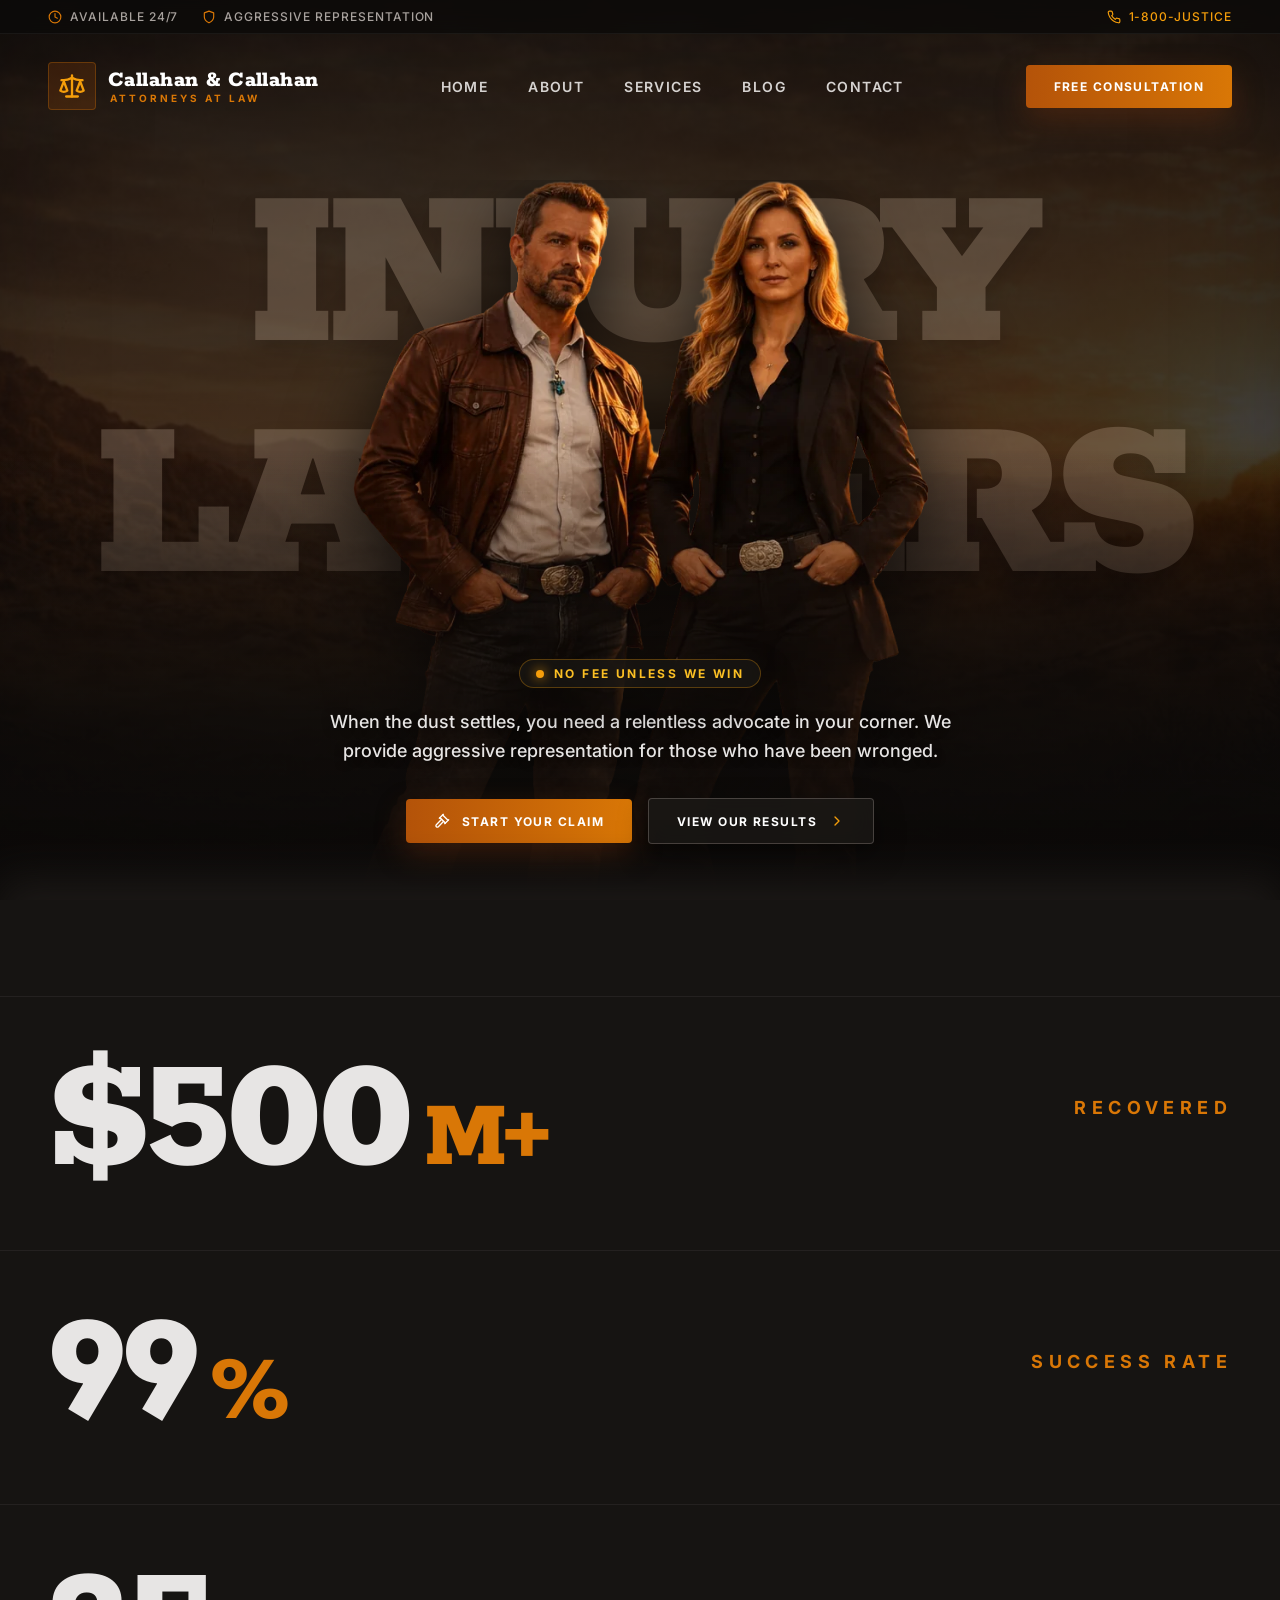
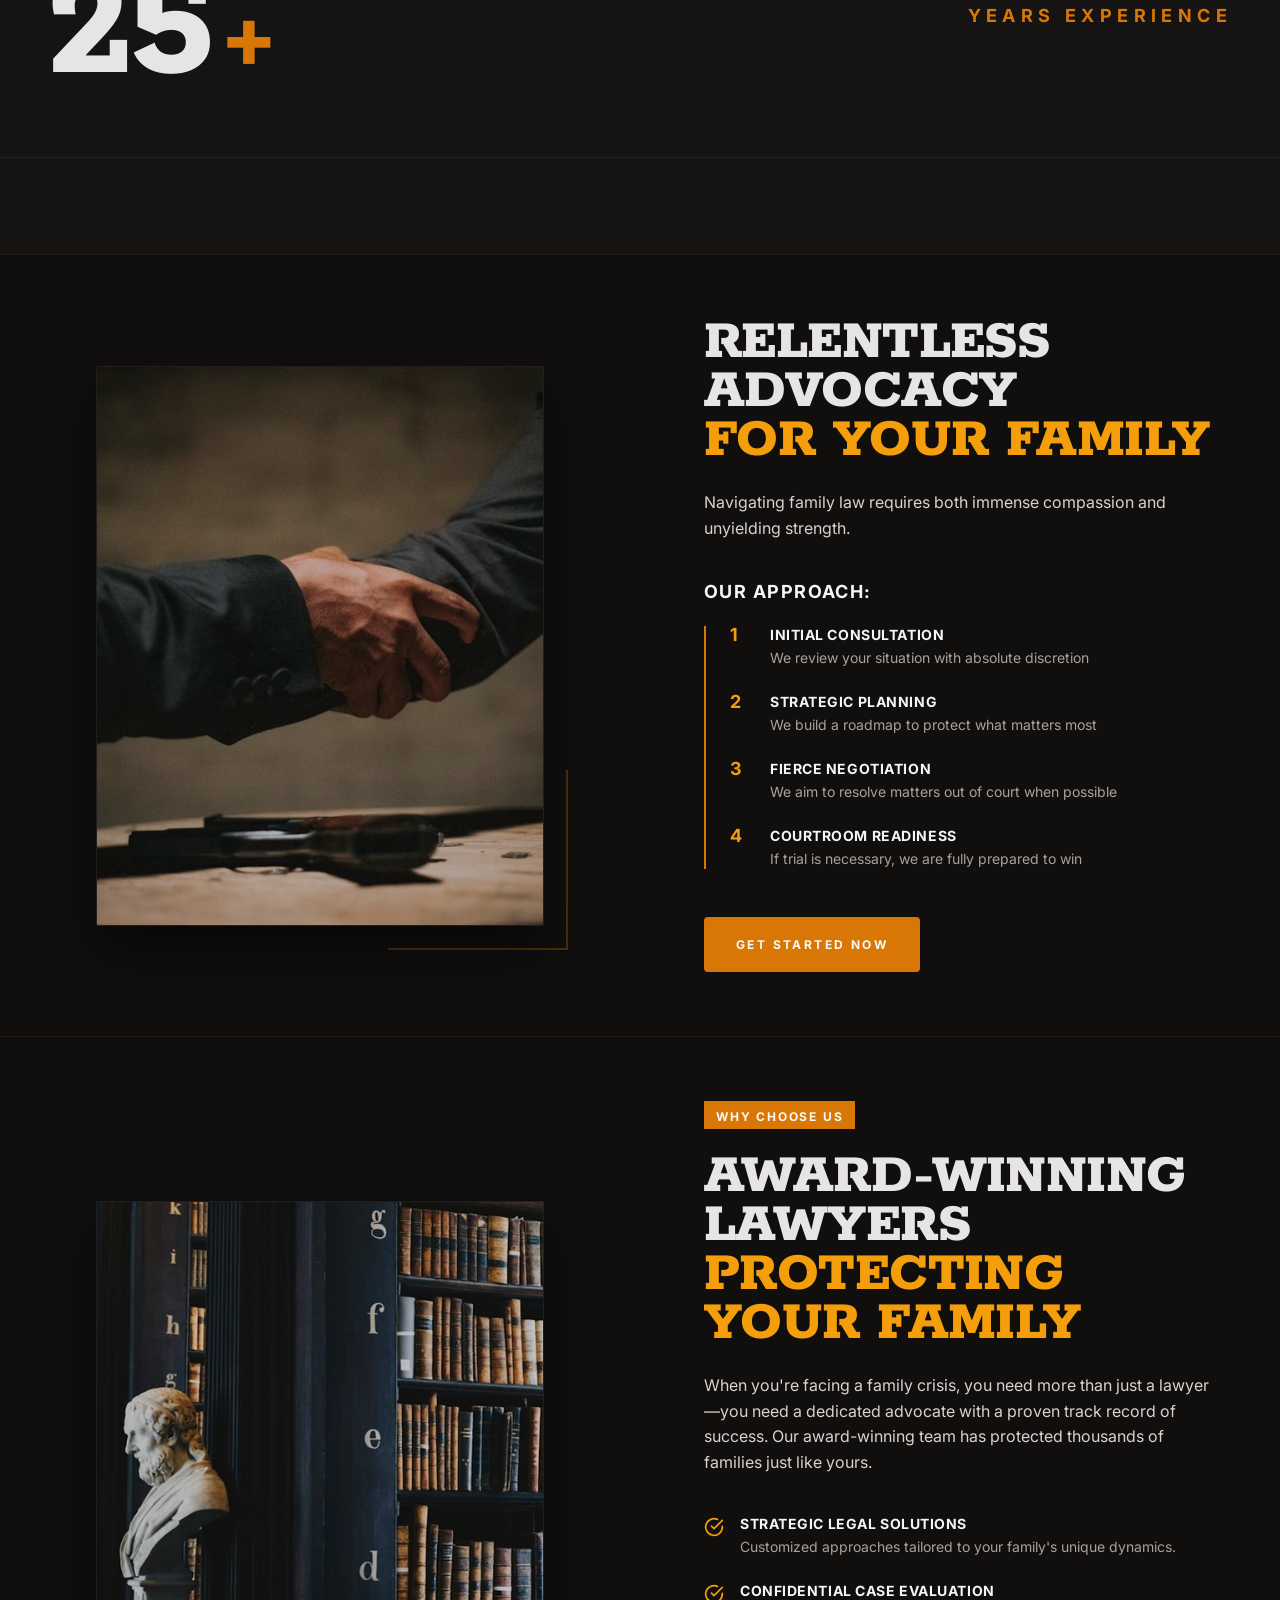
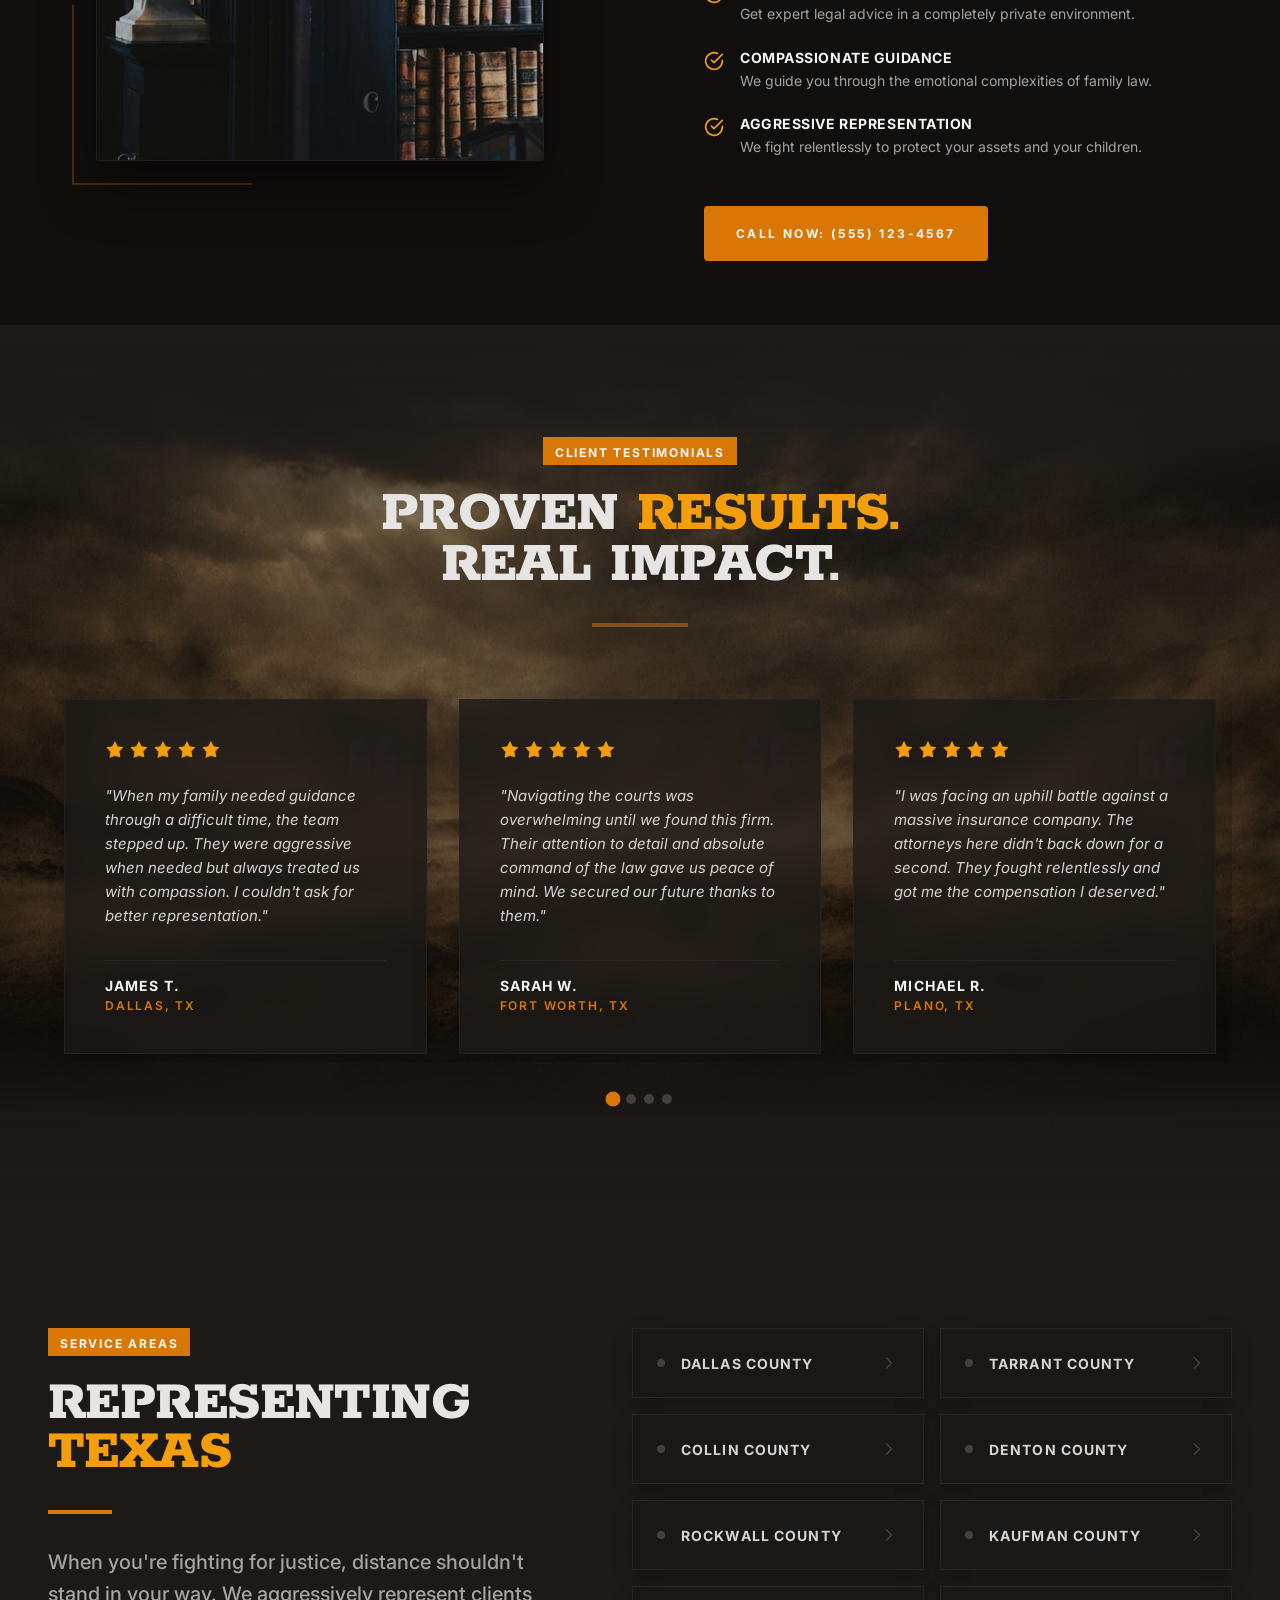
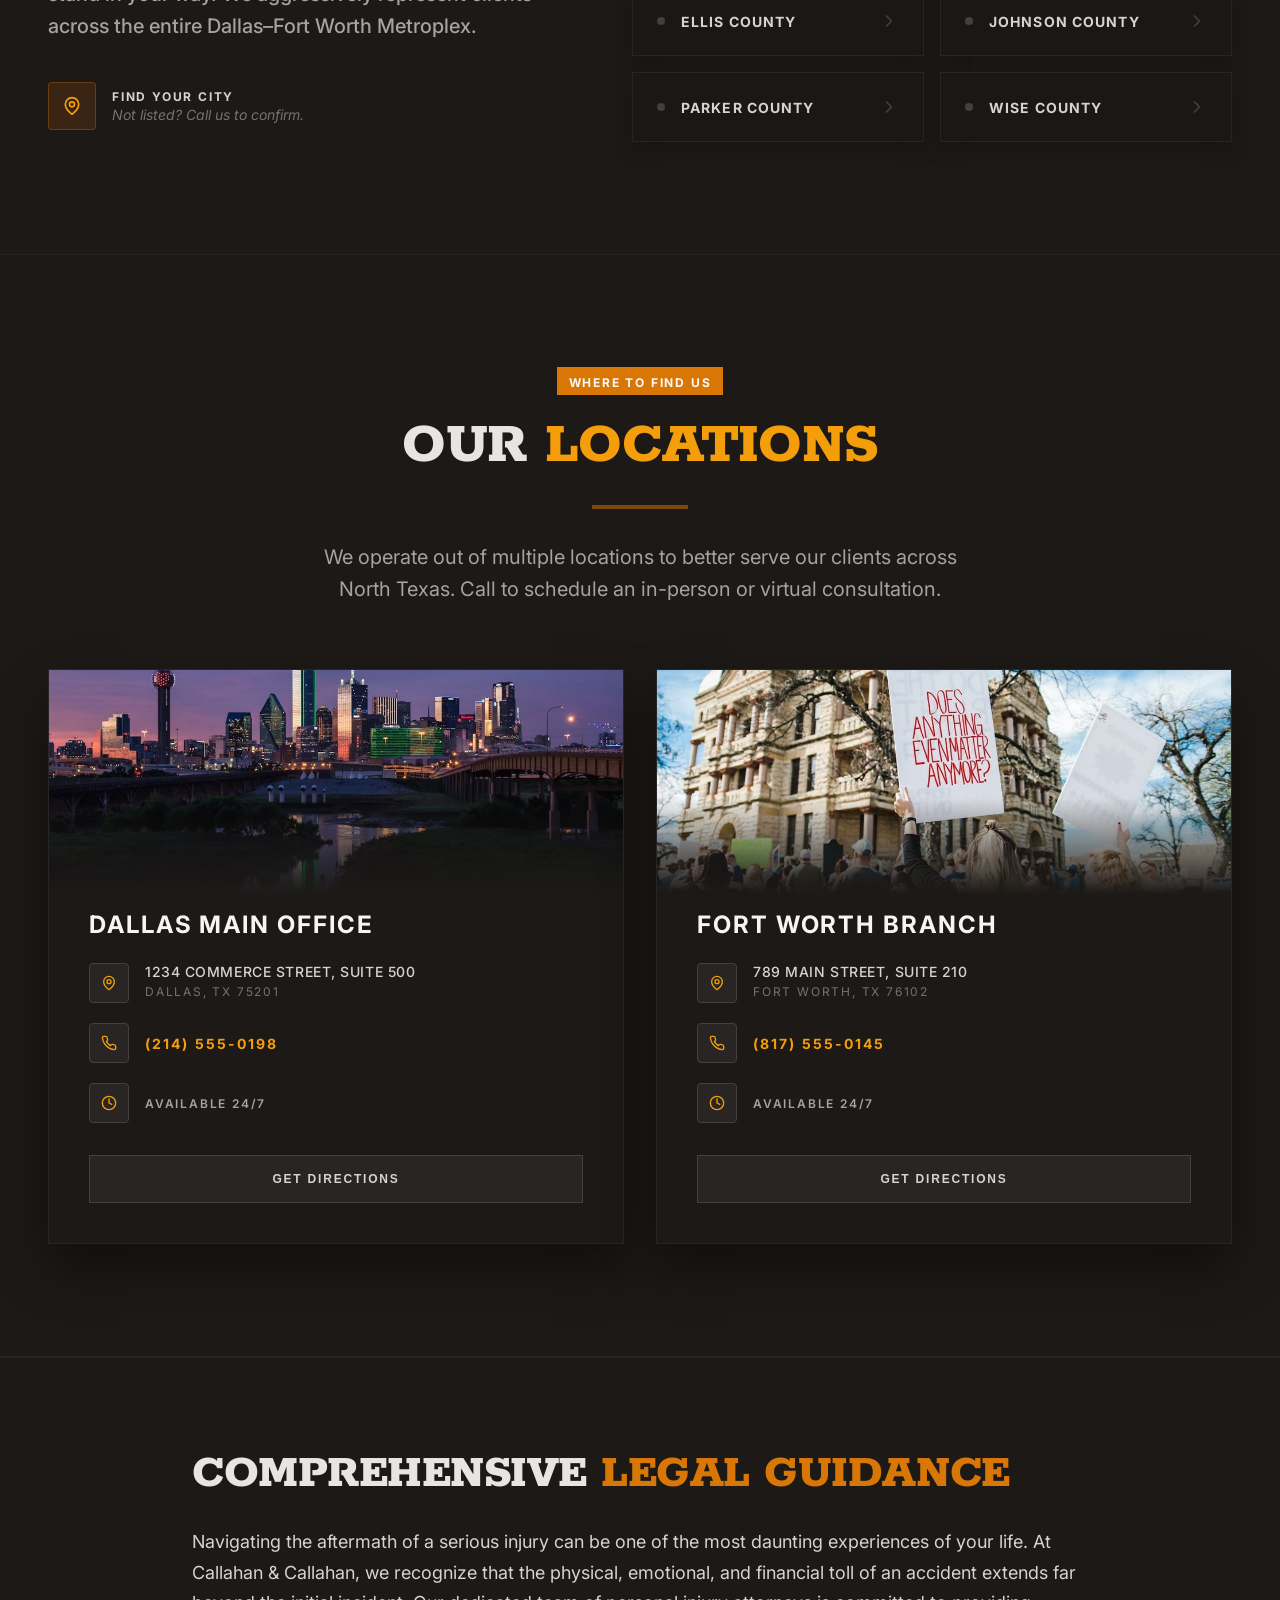
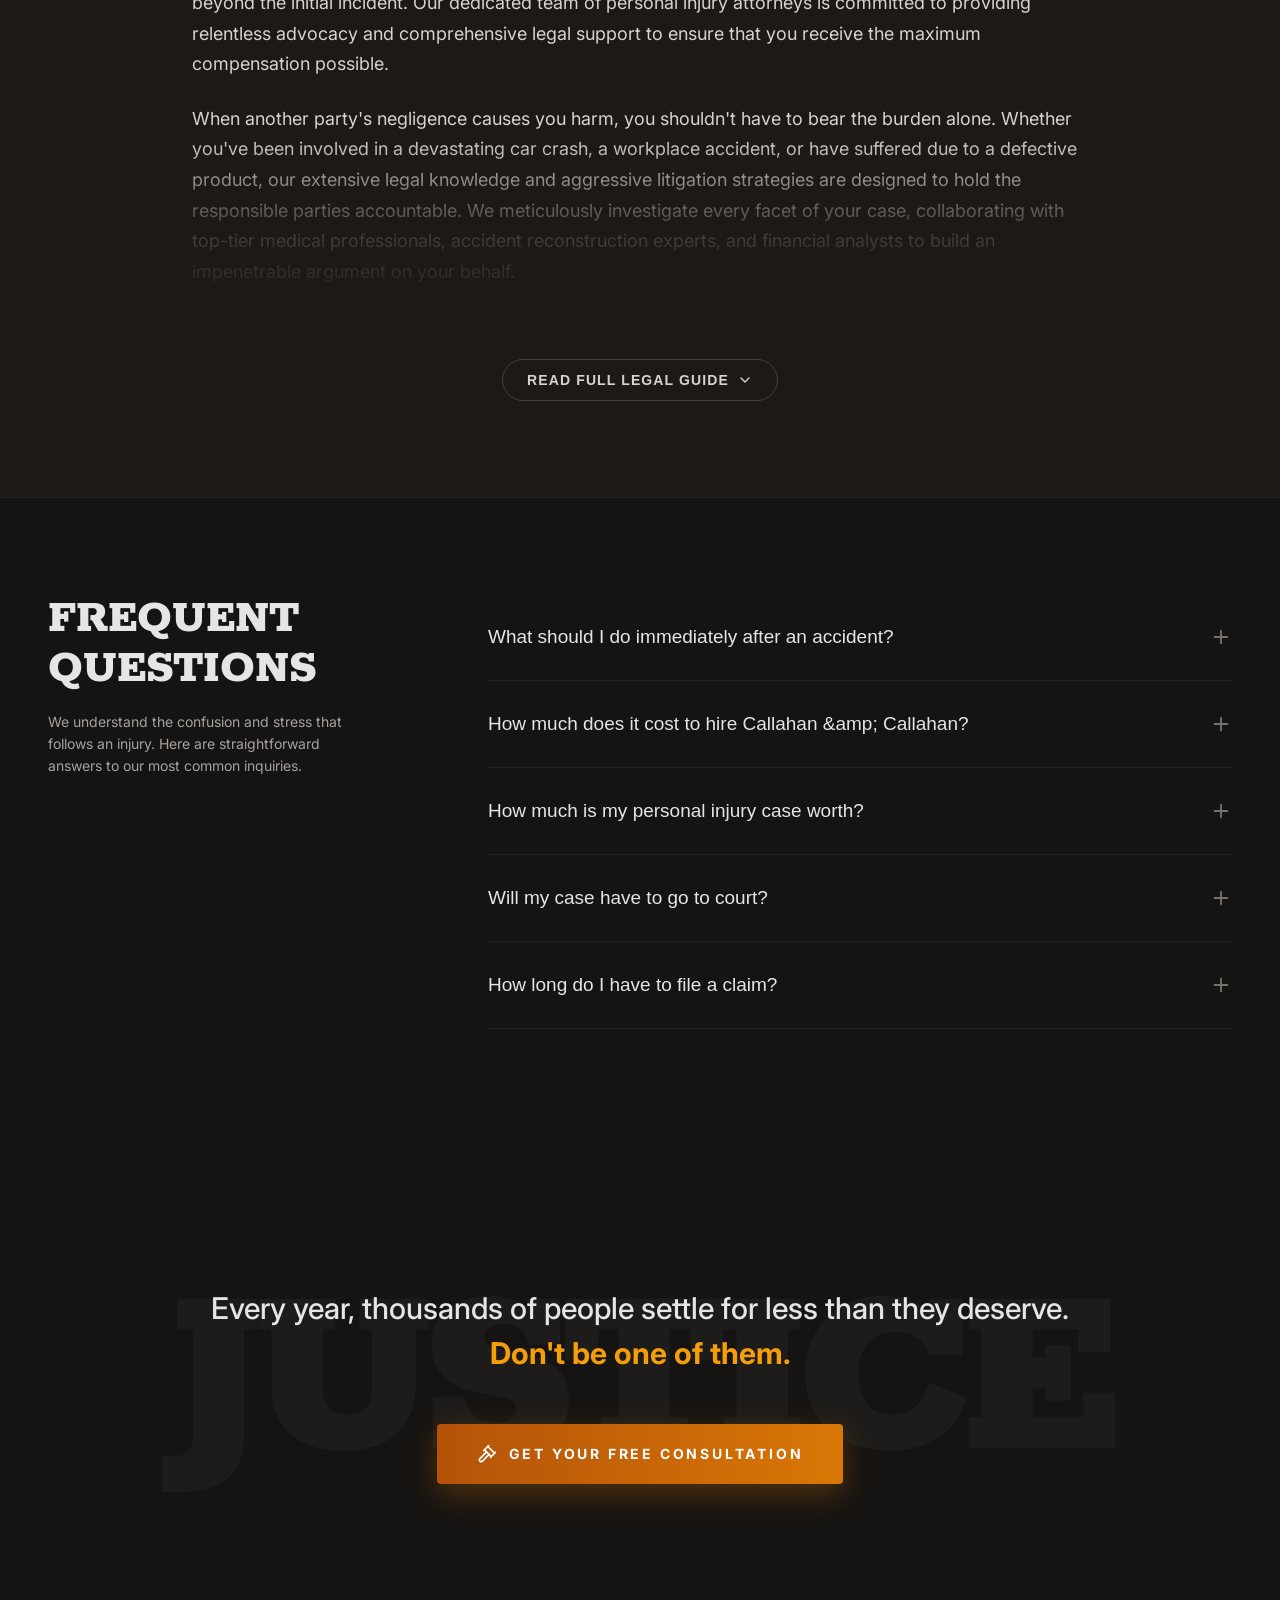
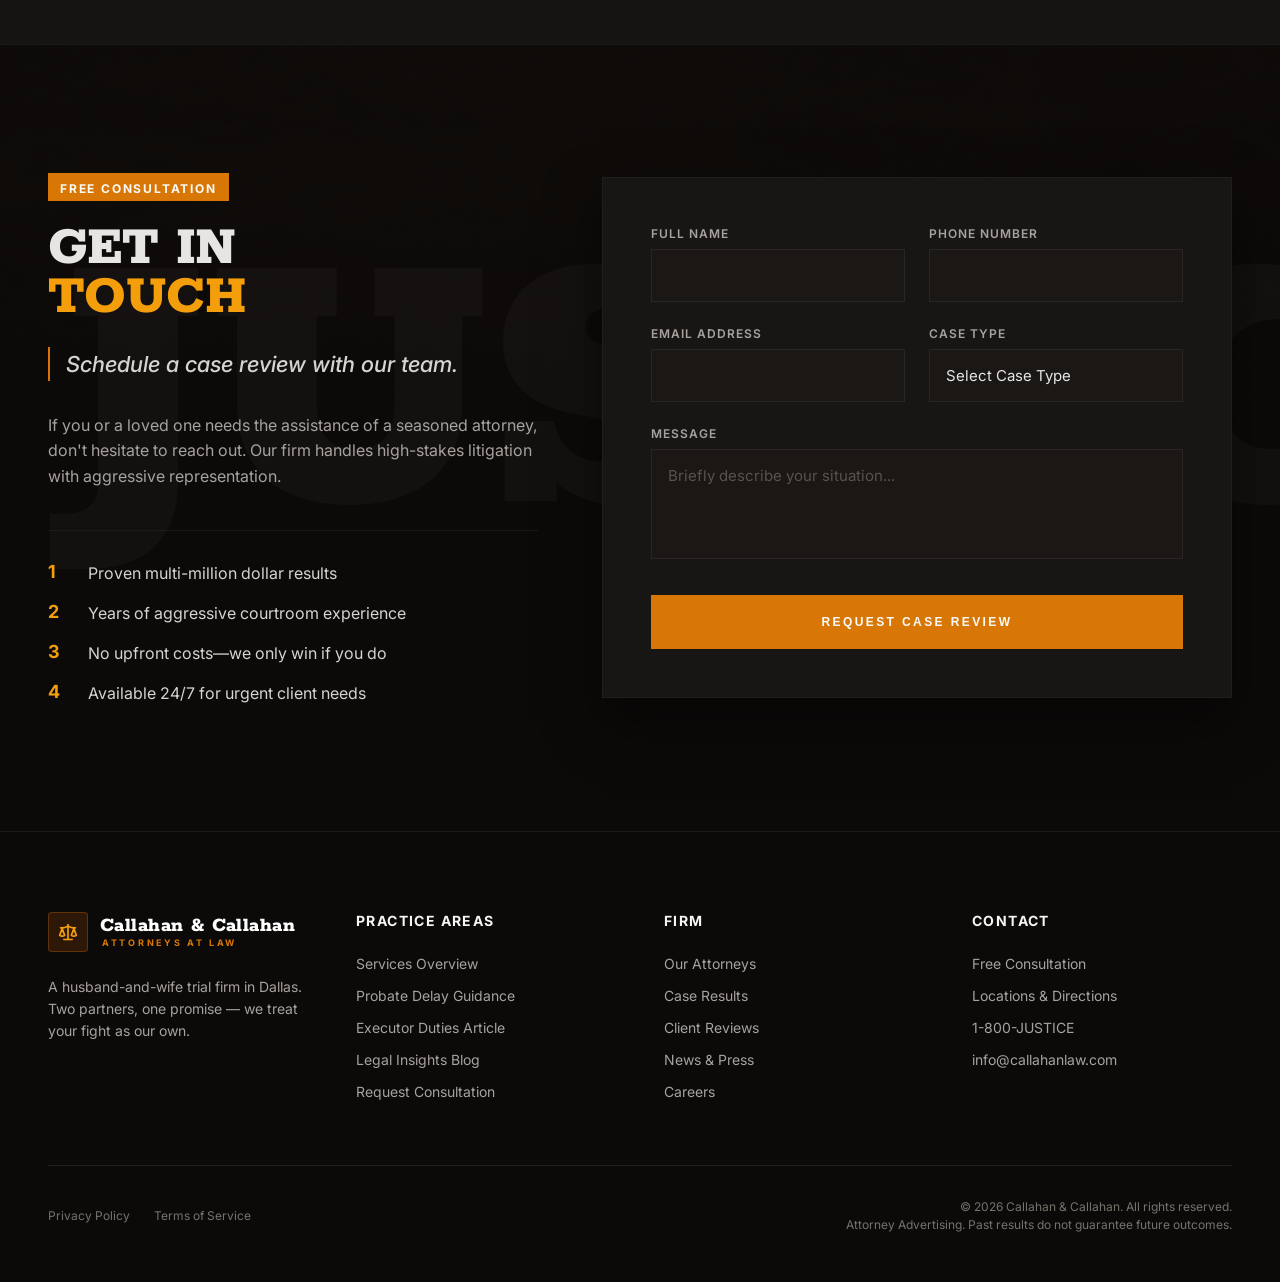
==== index.html @ 763b8dd7 "Animate hero couple sliding in from sides on load" ====
<!DOCTYPE html>
<html lang="en">
<head>
<meta charset="utf-8">
<meta name="viewport" content="width=device-width, initial-scale=1">
<title>Callahan &amp; Callahan — Injury Lawyers</title>
<link rel="preconnect" href="https://fonts.googleapis.com">
<link rel="preconnect" href="https://fonts.gstatic.com" crossorigin>
<link href="https://fonts.googleapis.com/css2?family=Inter:wght@400;500;600;700&family=Rokkitt:wght@500;700;800;900&display=swap" rel="stylesheet">
<style>
/* ===== Tokens ===== */
:root{
  --bg:#1c1917; --bg2:#161412; --bg3:#110f0e; --bg4:#0c0a09; --card:#181615; --card2:#1a1816;
  --amber:#f59e0b; --amber-2:#d97706; --amber-3:#b45309; --amber-l:#fbbf24;
  --t1:#fafaf9; --t2:#f5f5f4; --t3:#e7e5e4; --t4:#d6d3d1; --t5:#a8a29e; --t6:#78716c;
  --line:#292524; --line-2:#44403c; --line-soft:rgba(41,37,36,.8);
  --inter:'Inter',system-ui,sans-serif; --rokkitt:'Rokkitt',Georgia,serif;
}
*{box-sizing:border-box;}
html,body{margin:0;padding:0;}
body{background:var(--bg);color:var(--t1);font-family:var(--inter);-webkit-font-smoothing:antialiased;}
img{display:block;}
a{color:inherit;}
::selection{background:var(--amber-3);color:#fff;}
input::placeholder,textarea::placeholder{color:#57534e;}
@keyframes clgPulse{0%,100%{opacity:1;}50%{opacity:.35;}}

.clg{position:relative;width:100%;overflow-x:hidden;background:var(--bg);}
.clg-wrap{max-width:1280px;margin:0 auto;padding:0 48px;}
.clg-eyebrow{display:inline-block;background:var(--amber-2);padding:4px 12px;margin-bottom:24px;}
.clg-eyebrow span{color:var(--t1);font-size:12px;font-weight:700;text-transform:uppercase;letter-spacing:.15em;}
.clg-rule{width:96px;height:4px;background:var(--amber-2);opacity:.5;}

/* ===== Buttons ===== */
.clg-btn{display:inline-flex;align-items:center;justify-content:center;gap:12px;padding:14px 28px;border:none;border-radius:4px;
  font-family:var(--inter);font-weight:700;font-size:12px;text-transform:uppercase;letter-spacing:.12em;cursor:pointer;text-decoration:none;
  transition:background .3s ease,border-color .3s ease,color .3s ease;}
.clg-btn--primary{background:linear-gradient(to right,var(--amber-3),var(--amber-2));color:#fff;box-shadow:0 12px 30px rgba(120,53,15,.4);}
.clg-btn--primary:hover{background:linear-gradient(to right,var(--amber-2),var(--amber));}
.clg-btn--ghost{background:rgba(28,25,23,.8);color:#fff;border:1px solid rgba(120,113,108,.5);backdrop-filter:blur(10px);box-shadow:0 12px 30px rgba(0,0,0,.4);}
.clg-btn--ghost:hover{border-color:rgba(245,158,11,.7);}
.clg-btn--solid{background:var(--amber-2);color:var(--t1);padding:20px 32px;letter-spacing:.2em;}
.clg-btn--solid:hover{background:var(--amber-3);}

/* ===== Utility bar ===== */
.clg-util{position:absolute;top:0;left:0;right:0;z-index:40;background:rgba(12,10,9,.8);backdrop-filter:blur(10px);
  border-bottom:1px solid rgba(255,255,255,.05);padding:9px 48px;display:flex;justify-content:space-between;align-items:center;
  font-size:12px;font-weight:500;letter-spacing:.08em;color:var(--t5);text-transform:uppercase;}
.clg-util__group{display:flex;align-items:center;gap:24px;}
.clg-util__item{display:flex;align-items:center;gap:8px;}
.clg-util__phone{display:flex;align-items:center;gap:8px;color:var(--amber);text-decoration:none;}
.clg-util__phone:hover{color:var(--amber-l);}

/* ===== Header ===== */
.clg-header{position:absolute;top:38px;left:0;right:0;z-index:30;display:flex;align-items:center;justify-content:space-between;padding:24px 48px;}
.clg-logo{display:flex;align-items:center;gap:12px;cursor:pointer;text-decoration:none;}
.clg-logo__mark{width:48px;height:48px;background:rgba(180,83,9,.2);border:1px solid rgba(217,119,6,.3);border-radius:4px;
  display:flex;align-items:center;justify-content:center;flex-shrink:0;}
.clg-logo__name{font-family:var(--rokkitt);font-weight:800;font-size:30px;line-height:1;color:#fff;letter-spacing:.02em;}
.clg-logo__sub{font-size:10px;text-transform:uppercase;letter-spacing:.3em;color:var(--amber-2);font-weight:700;margin-left:2px;}
.clg-nav{display:flex;align-items:center;gap:40px;font-size:14px;font-weight:600;color:#d6d3d1;text-transform:uppercase;letter-spacing:.1em;}
.clg-nav a{text-decoration:none;color:#d6d3d1;transition:color .2s ease;}
.clg-nav a:hover{color:var(--amber);}
.clg-nav__group{position:relative;display:flex;align-items:center;}
.clg-subnav{position:absolute;top:100%;left:0;min-width:240px;padding-top:12px;display:none;z-index:60;}
.clg-subnav__inner{background:rgba(12,10,9,.97);border:1px solid var(--line);padding:8px 0;}
.clg-subnav a{display:block;padding:12px 14px;font-size:12px;letter-spacing:.12em;color:var(--t4);}
.clg-subnav a:hover,.clg-subnav a.current{background:rgba(217,119,6,.12);color:var(--amber);}
.clg-nav__group:hover .clg-subnav,.clg-nav__group:focus-within .clg-subnav{display:block;}
.clg-burger{display:none;background:none;border:1px solid var(--line-2);border-radius:4px;padding:10px;cursor:pointer;}
.clg-mobnav{display:none;position:absolute;top:100%;left:0;right:0;background:rgba(12,10,9,.97);backdrop-filter:blur(10px);
  border-top:1px solid var(--line);padding:16px 48px 24px;flex-direction:column;gap:4px;z-index:50;}
.clg-mobnav.open{display:flex;}
.clg-mobnav a{padding:14px 0;border-bottom:1px solid var(--line);color:#d6d3d1;text-decoration:none;text-transform:uppercase;
  letter-spacing:.1em;font-size:14px;font-weight:600;}
.clg-mobnav a.clg-mobnav__sub{padding-left:22px;color:var(--t5);font-size:12px;letter-spacing:.12em;}
.clg-mobnav .clg-btn{margin-top:16px;}

/* ===== Hero ===== */
.clg-hero{position:relative;min-height:100vh;width:100%;display:flex;flex-direction:column;align-items:center;justify-content:flex-end;overflow:hidden;}
.clg-hero__bg{position:absolute;inset:-10%;z-index:0;width:120%;height:120%;will-change:transform;}
.clg-hero__bg img{width:100%;height:100%;object-fit:cover;object-position:center;}
.clg-hero__bg .o1{position:absolute;inset:0;background:rgba(12,10,9,.7);mix-blend-mode:multiply;}
.clg-hero__bg .o2{position:absolute;inset:0;background:linear-gradient(to top,#0c0a09,rgba(12,10,9,.2) 50%,rgba(12,10,9,.8));}
.clg-hero__bg .o3{position:absolute;inset:0;box-shadow:inset 0 0 200px rgba(0,0,0,.9);}
.clg-hero__text{position:absolute;inset:0;z-index:10;display:flex;flex-direction:column;align-items:center;justify-content:center;
  margin-top:-12vh;pointer-events:none;will-change:transform;}
.clg-hero__text span{font-family:var(--rokkitt);font-weight:900;text-transform:uppercase;letter-spacing:-.04em;font-size:19vw;
  line-height:.9;color:#d1baa5;opacity:.25;white-space:nowrap;text-shadow:0 10px 20px rgba(0,0,0,.5);}
.clg-hero__text span+span{margin-top:1vw;}
.clg-hero__people{position:absolute;bottom:0;z-index:20;width:100%;display:flex;justify-content:center;pointer-events:none;will-change:transform;}
.clg-hero__people img{height:80vh;object-fit:contain;object-position:bottom;filter:drop-shadow(0 20px 40px rgba(0,0,0,.8));}
.clg-hero__people.has-split img{opacity:0;}
.clg-hero__people.has-split::before,.clg-hero__people.has-split::after{
  content:"";
  position:absolute;
  inset:0;
  background-image:var(--people-src);
  background-repeat:no-repeat;
  background-size:contain;
  background-position:center bottom;
  filter:drop-shadow(0 20px 40px rgba(0,0,0,.8));
  opacity:0;
  transition:transform 1.05s cubic-bezier(.16,1,.3,1),opacity .65s ease;
}
.clg-hero__people.has-split::before{clip-path:inset(0 50% 0 0);transform:translateX(-11vw);}
.clg-hero__people.has-split::after{clip-path:inset(0 0 0 50%);transform:translateX(11vw);}
.clg-hero__people.has-split.is-loaded::before,.clg-hero__people.has-split.is-loaded::after{transform:translateX(0);opacity:1;}
.clg-hero__fade{position:absolute;bottom:0;left:0;right:0;height:50vh;background:linear-gradient(to top,#0c0a09,rgba(12,10,9,.8) 40%,transparent);z-index:20;pointer-events:none;}
.clg-hero__content{position:relative;z-index:30;width:100%;padding:140px 48px 56px;display:flex;flex-direction:column;align-items:center;text-align:center;margin-top:auto;}
.clg-pill{display:inline-flex;align-items:center;gap:10px;padding:6px 16px;margin-bottom:20px;border:1px solid rgba(245,158,11,.3);
  background:rgba(28,25,23,.6);border-radius:999px;backdrop-filter:blur(10px);box-shadow:0 20px 40px rgba(0,0,0,.3);}
.clg-pill__dot{width:8px;height:8px;border-radius:50%;background:var(--amber);box-shadow:0 0 12px rgba(245,158,11,1);animation:clgPulse 2s ease-in-out infinite;}
.clg-pill span:last-child{color:var(--amber-l);font-size:12px;font-weight:700;letter-spacing:.2em;text-transform:uppercase;}
.clg-hero__lede{font-size:18px;color:var(--t3);margin:0 0 32px;max-width:640px;line-height:1.6;font-weight:500;text-shadow:0 2px 8px rgba(0,0,0,.6);}
.clg-hero__cta{display:flex;flex-wrap:wrap;align-items:center;justify-content:center;gap:16px;}

/* ===== Stats ===== */
.clg-stats{position:relative;z-index:30;background:var(--bg2);width:100%;padding:96px 0;box-shadow:0 -20px 40px var(--bg);}
.clg-stats__col{display:flex;flex-direction:column;width:100%;}
.clg-stat{width:100%;border-top:1px solid var(--line-soft);}
.clg-stat:last-child{border-bottom:1px solid var(--line-soft);}
.clg-stat__inner{max-width:1600px;margin:0 auto;display:flex;justify-content:space-between;align-items:flex-start;padding:64px 48px;gap:24px;}
.clg-stat__num{font-family:var(--rokkitt);font-weight:800;font-size:clamp(5rem,13vw,15rem);line-height:.75;color:var(--t3);letter-spacing:-.03em;}
.clg-stat__num span{color:var(--amber-2);font-size:.6em;margin-left:14px;}
.clg-stat__label{font-size:18px;color:var(--amber-2);text-transform:uppercase;letter-spacing:.3em;font-weight:700;margin-top:36px;text-align:right;}

/* ===== Split sections ===== */
.clg-split{position:relative;z-index:30;background:var(--bg3);width:100%;border-top:1px solid var(--bg);overflow:hidden;display:flex;flex-wrap:wrap;align-items:center;}
.clg-split__media{width:50%;min-width:380px;flex:1 1 380px;min-height:80vh;position:relative;display:flex;align-items:center;justify-content:center;padding:96px;}
.clg-split__frame{position:relative;width:100%;max-width:640px;aspect-ratio:4/5;}
.clg-split__img{position:absolute;inset:0;overflow:hidden;border-radius:2px;background:var(--bg);border:1px solid rgba(41,37,36,.5);box-shadow:0 25px 50px rgba(0,0,0,.5);z-index:10;}
.clg-split__img::after{content:"";position:absolute;inset:0;background:rgba(12,10,9,.2);z-index:10;}
.clg-split__img img{width:100%;height:100%;object-fit:cover;object-position:center;}
.clg-split__corner{position:absolute;width:180px;height:180px;z-index:0;}
.clg-split__corner--br{bottom:-24px;right:-24px;border-bottom:2px solid rgba(217,119,6,.3);border-right:2px solid rgba(217,119,6,.3);}
.clg-split__corner--bl{bottom:-24px;left:-24px;border-bottom:2px solid rgba(217,119,6,.3);border-left:2px solid rgba(217,119,6,.3);}
.clg-split__body{width:50%;min-width:380px;flex:1 1 380px;display:flex;flex-direction:column;justify-content:center;padding:64px;}
.clg-split__body-inner{max-width:640px;width:100%;}
.clg-h2{font-family:var(--rokkitt);font-weight:800;text-transform:uppercase;font-size:clamp(2.6rem,4.5vw,5.5rem);color:var(--t3);line-height:.85;letter-spacing:-.01em;margin:0 0 24px;}
.clg-h2 .accent{color:var(--amber);}
.clg-split__lede{color:#d6d3d1;font-size:16px;line-height:1.6;margin:0 0 40px;max-width:560px;}
.clg-approach{margin-bottom:48px;}
.clg-approach__h{font-size:18px;font-weight:700;color:var(--t2);text-transform:uppercase;letter-spacing:.08em;margin:0 0 24px;}
.clg-approach__list{display:flex;flex-direction:column;gap:24px;border-left:2px solid var(--amber-2);padding-left:24px;}
.clg-feat{display:flex;gap:16px;}
.clg-feat__n{color:var(--amber);font-weight:700;font-size:18px;line-height:1;flex-shrink:0;width:24px;}
.clg-feat__ic{flex-shrink:0;margin-top:2px;}
.clg-feat__t{color:var(--t2);font-weight:700;font-size:14px;text-transform:uppercase;letter-spacing:.04em;margin:0 0 4px;}
.clg-feat__d{color:var(--t5);font-size:14px;line-height:1.55;margin:0;}
.clg-checklist{margin-bottom:48px;display:flex;flex-direction:column;gap:24px;}

/* ===== Testimonials ===== */
.clg-testi{position:relative;z-index:30;padding:112px 0;background:var(--bg);overflow:hidden;}
.clg-testi__storm{position:absolute;inset:-10%;z-index:0;width:120%;height:120%;pointer-events:none;will-change:transform;}
.clg-testi__storm img{width:100%;height:100%;object-fit:cover;opacity:.6;mix-blend-mode:luminosity;}
.clg-testi__storm .o{position:absolute;inset:0;background:rgba(12,10,9,.2);}
.clg-testi__fade-t{position:absolute;top:0;left:0;right:0;height:200px;background:linear-gradient(to bottom,var(--bg),rgba(28,25,23,.9) 50%,transparent);z-index:10;pointer-events:none;}
.clg-testi__fade-b{position:absolute;bottom:0;left:0;right:0;height:200px;background:linear-gradient(to top,var(--bg),rgba(28,25,23,.9) 50%,transparent);z-index:10;pointer-events:none;}
.clg-testi__inner{max-width:1280px;margin:0 auto;padding:0 48px;position:relative;z-index:20;}
.clg-testi__head{text-align:center;margin-bottom:64px;}
.clg-h2--center{font-size:clamp(2.2rem,5vw,3.75rem);text-align:center;}
.clg-testi__head .clg-rule{margin:32px auto 0;}
.clg-carousel{overflow:hidden;}
.clg-carousel__track{display:flex;}
.clg-slide{flex:0 0 33.3333%;padding:8px 16px;box-sizing:border-box;}
.clg-review{background:rgba(28,25,23,.8);backdrop-filter:blur(10px);border:1px solid var(--line-soft);padding:40px;height:100%;
  display:flex;flex-direction:column;position:relative;box-shadow:0 20px 40px rgba(0,0,0,.3);}
.clg-review__quotemark{position:absolute;top:24px;right:24px;}
.clg-review__stars{display:flex;gap:4px;margin-bottom:24px;position:relative;z-index:1;}
.clg-review__text{color:#d6d3d1;font-size:15px;line-height:1.6;margin:0 0 32px;flex-grow:1;position:relative;z-index:1;font-style:italic;}
.clg-review__foot{margin-top:auto;position:relative;z-index:1;border-top:1px solid var(--line);padding-top:16px;}
.clg-review__name{font-weight:700;color:var(--t2);text-transform:uppercase;letter-spacing:.08em;font-size:14px;margin:0;}
.clg-review__loc{color:var(--amber-2);font-size:12px;text-transform:uppercase;letter-spacing:.15em;margin:4px 0 0;font-weight:600;}
.clg-dots{display:flex;justify-content:center;gap:8px;margin-top:32px;}
.clg-dot{width:10px;height:10px;border-radius:50%;cursor:pointer;transition:all .3s ease;background:var(--line-2);transform:scale(1);border:none;padding:0;}
.clg-dot.active{background:var(--amber-2);transform:scale(1.5);}

/* ===== Areas ===== */
.clg-areas{position:relative;z-index:30;background:var(--bg);padding:112px 0;overflow:hidden;border-bottom:1px solid var(--line-soft);}
.clg-areas__inner{max-width:1280px;margin:0 auto;padding:0 48px;display:flex;flex-wrap:wrap;gap:64px;}
.clg-areas__left{flex:1 1 380px;}
.clg-h2--areas{font-size:clamp(3rem,4.5vw,4.5rem);margin:0 0 32px;}
.clg-areas__copy{color:var(--t5);font-size:20px;line-height:1.6;font-weight:500;margin:0 0 40px;}
.clg-find{display:flex;align-items:center;gap:16px;cursor:pointer;}
.clg-find__ic{width:48px;height:48px;background:rgba(180,83,9,.2);border:1px solid rgba(217,119,6,.3);border-radius:4px;display:flex;align-items:center;justify-content:center;}
.clg-find__t{color:#d6d3d1;text-transform:uppercase;letter-spacing:.15em;font-size:12px;font-weight:700;margin:0;}
.clg-find__s{color:var(--t6);font-size:14px;font-style:italic;margin:2px 0 0;}
.clg-areas__right{flex:1 1 460px;}
.clg-areas__grid{display:grid;grid-template-columns:repeat(2,1fr);gap:16px;}
.clg-area{display:flex;align-items:center;justify-content:space-between;padding:24px;background:var(--card2);border:1px solid var(--line);cursor:pointer;
  box-shadow:0 8px 20px rgba(0,0,0,.2);transition:border-color .3s ease,background .3s ease;}
.clg-area:hover{border-color:rgba(217,119,6,.5);background:rgba(28,25,23,.8);}
.clg-area__l{display:flex;align-items:center;gap:16px;}
.clg-area__dot{width:8px;height:8px;border-radius:50%;background:var(--line-2);}
.clg-area__name{color:#d6d3d1;font-weight:700;text-transform:uppercase;letter-spacing:.08em;font-size:14px;}

/* ===== Locations ===== */
.clg-loc{position:relative;z-index:30;background:var(--bg);padding:112px 0;overflow:hidden;border-bottom:1px solid var(--line);}
.clg-loc__head{text-align:center;margin-bottom:64px;}
.clg-h2--loc{font-size:clamp(2.2rem,5vw,3.75rem);text-align:center;line-height:.9;margin:0;}
.clg-loc__head .clg-rule{margin:32px auto 0;}
.clg-loc__sub{margin:32px auto 0;color:var(--t5);font-size:20px;max-width:640px;line-height:1.6;}
.clg-loc__grid{display:grid;grid-template-columns:repeat(auto-fit,minmax(380px,1fr));gap:32px;}
.clg-card{position:relative;overflow:hidden;background:var(--bg);border:1px solid var(--line);box-shadow:0 25px 50px rgba(0,0,0,.4);}
.clg-card__img{height:224px;position:relative;overflow:hidden;}
.clg-card__img img{width:100%;height:100%;object-fit:cover;object-position:center;}
.clg-card__img::after{content:"";position:absolute;bottom:0;left:0;right:0;height:96px;background:linear-gradient(to top,var(--bg),transparent);}
.clg-card__body{padding:40px;position:relative;margin-top:-24px;}
.clg-card__title{font-size:24px;font-weight:700;text-transform:uppercase;color:var(--t2);letter-spacing:.08em;margin:0 0 24px;}
.clg-card__rows{display:flex;flex-direction:column;gap:20px;}
.clg-row{display:flex;align-items:flex-start;gap:16px;}
.clg-row--center{align-items:center;}
.clg-row__ic{width:40px;height:40px;background:var(--line);border:1px solid var(--line-2);border-radius:4px;display:flex;align-items:center;justify-content:center;flex-shrink:0;}
.clg-row__addr{color:#d6d3d1;font-weight:500;text-transform:uppercase;letter-spacing:.04em;font-size:14px;margin:0 0 4px;}
.clg-row__zip{color:var(--t6);text-transform:uppercase;letter-spacing:.15em;font-size:12px;margin:0;}
.clg-row__phone{color:var(--amber);font-weight:700;letter-spacing:.15em;font-size:14px;margin:0;cursor:pointer;}
.clg-row__hours{color:var(--t5);text-transform:uppercase;letter-spacing:.15em;font-size:12px;font-weight:600;margin:0;}
.clg-card__btn{margin-top:32px;width:100%;padding:16px;background:var(--line);color:#d6d3d1;font-weight:700;text-transform:uppercase;
  letter-spacing:.15em;font-size:12px;border:1px solid var(--line-2);cursor:pointer;transition:all .3s ease;}
.clg-card__btn:hover{background:var(--amber-2);color:var(--t1);border-color:var(--amber);}

/* ===== SEO ===== */
.clg-seo{position:relative;z-index:30;background:var(--bg);width:100%;padding:96px 48px;border-top:1px solid var(--line);}
.clg-seo__inner{max-width:896px;margin:0 auto;}
.clg-h2--seo{font-size:clamp(2.2rem,4vw,3rem);margin:0 0 32px;}
.clg-h2--seo .accent{color:var(--amber-2);}
.clg-seo__clip{position:relative;}
.clg-seo__body{max-height:400px;overflow:hidden;transition:max-height .7s ease;}
.clg-seo__body p{color:#d6d3d1;font-size:18px;line-height:1.7;margin:0 0 24px;}
.clg-seo__body h3{font-size:24px;font-weight:700;color:var(--t3);margin:40px 0 16px;border-left:2px solid var(--amber-2);padding-left:16px;}
.clg-seo__body ul{padding-left:24px;color:#d6d3d1;font-size:18px;line-height:1.7;margin:0 0 24px;}
.clg-seo__body li{margin-bottom:12px;}
.clg-seo__body strong{color:var(--t2);}
.clg-seo__fade{position:absolute;bottom:0;left:0;right:0;height:192px;background:linear-gradient(to top,var(--bg),rgba(28,25,23,.8) 50%,transparent);pointer-events:none;}
.clg-seo.expanded .clg-seo__fade{display:none;}
.clg-seo__btnwrap{margin-top:32px;display:flex;justify-content:center;}
.clg-seo__btn{display:inline-flex;align-items:center;gap:8px;padding:12px 24px;border:1px solid var(--line-2);border-radius:999px;background:transparent;
  color:#d6d3d1;font-weight:700;text-transform:uppercase;letter-spacing:.08em;font-size:14px;cursor:pointer;transition:all .3s ease;}
.clg-seo__btn:hover{border-color:var(--amber);color:var(--amber);}
.clg-seo__btn svg{transition:transform .3s ease;}
.clg-seo.expanded .clg-seo__btn svg{transform:rotate(180deg);}

/* ===== FAQ ===== */
.clg-faq{position:relative;z-index:30;background:var(--bg2);width:100%;padding:96px 48px;border-top:1px solid var(--line-soft);}
.clg-faq__inner{max-width:1280px;margin:0 auto;display:flex;flex-wrap:wrap;gap:48px;}
.clg-faq__left{flex:1 1 280px;}
.clg-faq__left h2{font-family:var(--rokkitt);font-weight:800;font-size:clamp(2rem,4vw,3rem);color:var(--t3);line-height:1.05;margin:0;}
.clg-faq__left p{margin:16px 0 0;color:var(--t5);font-size:14px;line-height:1.6;max-width:320px;}
.clg-faq__right{flex:2 1 520px;}
.clg-faq__item{border-bottom:1px solid var(--line-soft);padding:8px 0;}
.clg-faq__q{display:flex;justify-content:space-between;align-items:center;width:100%;padding:24px 0;text-align:left;background:none;border:none;
  cursor:pointer;color:var(--t3);transition:color .3s ease;}
.clg-faq__q span:first-child{font-size:19px;font-weight:500;padding-right:32px;}
.clg-faq__q .ic{flex-shrink:0;display:flex;}
.clg-faq__item.open .clg-faq__q{color:var(--amber);}
.clg-faq__a{overflow:hidden;transition:max-height .4s ease,opacity .4s ease;max-height:0;opacity:0;}
.clg-faq__a-inner{padding-bottom:32px;color:var(--t5);line-height:1.65;font-size:16px;}

/* ===== CTA ===== */
.clg-cta{position:relative;z-index:30;background:var(--bg2);width:100%;padding:160px 24px;border-top:1px solid var(--bg);overflow:hidden;
  display:flex;flex-direction:column;align-items:center;justify-content:center;}
.clg-cta__ghost{position:absolute;inset:0;display:flex;align-items:center;justify-content:center;overflow:hidden;pointer-events:none;opacity:.03;}
.clg-cta__ghost h2{font-family:var(--rokkitt);font-weight:900;font-size:20vw;line-height:1;color:#fff;white-space:nowrap;letter-spacing:-.04em;margin:0;}
.clg-cta__inner{position:relative;z-index:10;max-width:896px;margin:0 auto;text-align:center;display:flex;flex-direction:column;align-items:center;}
.clg-cta__statement{font-size:clamp(1.25rem,3vw,1.875rem);color:var(--t3);font-weight:500;margin:0 0 48px;line-height:1.5;}
.clg-cta__statement .accent{color:var(--amber);font-weight:700;}
.clg-btn--cta{padding:20px 40px;font-size:14px;letter-spacing:.2em;box-shadow:0 10px 30px rgba(217,119,6,.3);}

/* ===== Contact ===== */
.clg-contact{position:relative;z-index:30;width:100%;background:var(--bg4);padding:128px 48px;overflow:hidden;border-top:1px solid var(--bg);}
.clg-contact__bg{position:absolute;inset:-20%;z-index:0;width:140%;height:140%;pointer-events:none;will-change:transform;}
.clg-contact__bg img{width:100%;height:100%;object-fit:cover;opacity:.4;filter:grayscale(.2);}
.clg-contact__bg .o1{position:absolute;inset:0;background:rgba(12,10,9,.8);mix-blend-mode:multiply;}
.clg-contact__bg .o2{position:absolute;inset:0;background:linear-gradient(to top,#0c0a09,rgba(12,10,9,.7) 50%,#0c0a09);}
.clg-contact__ghost{position:absolute;top:20%;left:5%;z-index:0;pointer-events:none;opacity:.03;}
.clg-contact__ghost span{font-family:var(--rokkitt);font-weight:900;font-size:25rem;line-height:1;white-space:nowrap;color:var(--t2);}
.clg-contact__inner{max-width:1440px;margin:0 auto;position:relative;z-index:10;}
.clg-contact__cols{display:flex;flex-wrap:wrap;gap:64px;}
.clg-contact__left{flex:1 1 380px;}
.clg-h2--contact{font-size:clamp(3rem,4.5vw,4.5rem);margin:0 0 24px;}
.clg-contact__tag{font-size:22px;color:#d6d3d1;font-weight:500;font-style:italic;margin:0 0 32px;border-left:2px solid var(--amber-2);padding:4px 0 4px 16px;}
.clg-contact__copy{color:var(--t5);font-size:16px;line-height:1.6;margin:0 0 40px;max-width:560px;}
.clg-points{display:flex;flex-direction:column;gap:20px;border-top:1px solid rgba(41,37,36,.5);padding-top:32px;}
.clg-point{display:flex;gap:16px;}
.clg-point__n{color:var(--amber);font-weight:700;font-size:18px;line-height:1;flex-shrink:0;width:24px;}
.clg-point__t{color:#d6d3d1;font-size:16px;}
.clg-contact__right{flex:1 1 520px;display:flex;flex-direction:column;justify-content:center;}
.clg-formcard{background:var(--card);border:1px solid rgba(41,37,36,.5);padding:48px;position:relative;overflow:hidden;box-shadow:0 25px 50px rgba(0,0,0,.5);}
.clg-formcard .corner{position:absolute;width:128px;height:128px;}
.clg-formcard .corner.tr{top:-24px;right:-24px;border-top:2px solid rgba(217,119,6,.3);border-right:2px solid rgba(217,119,6,.3);}
.clg-formcard .corner.bl{bottom:-24px;left:-24px;border-bottom:2px solid rgba(217,119,6,.3);border-left:2px solid rgba(217,119,6,.3);}
.clg-form{position:relative;z-index:10;display:flex;flex-direction:column;gap:24px;}
.clg-form__row{display:flex;flex-wrap:wrap;gap:24px;}
.clg-field{flex:1 1 200px;}
.clg-field--full{flex:1 1 100%;}
.clg-field label{display:block;color:var(--t5);font-size:12px;text-transform:uppercase;letter-spacing:.08em;margin-bottom:8px;font-weight:600;}
.clg-field input,.clg-field select,.clg-field textarea{width:100%;background:rgba(28,25,23,.5);border:1px solid var(--line);padding:16px;
  color:var(--t3);font-family:var(--inter);font-size:15px;outline:none;transition:border-color .2s ease;}
.clg-field select{appearance:none;cursor:pointer;}
.clg-field textarea{resize:none;}
.clg-field input:focus,.clg-field select:focus,.clg-field textarea:focus{border-color:var(--amber);}
.clg-form__submit{width:100%;margin-top:8px;padding:20px;background:var(--amber-2);color:var(--t1);font-weight:700;text-transform:uppercase;
  letter-spacing:.2em;font-size:12px;border:none;cursor:pointer;transition:background .3s ease;}
.clg-form__submit:hover{background:var(--amber-3);}

/* ===== Footer ===== */
.clg-footer{position:relative;z-index:30;background:var(--bg4);border-top:1px solid var(--bg);padding:80px 48px 48px;}
.clg-footer__grid{max-width:1280px;margin:0 auto 64px;display:grid;grid-template-columns:repeat(auto-fit,minmax(220px,1fr));gap:48px;}
.clg-footer__logo{display:flex;align-items:center;gap:12px;margin-bottom:24px;}
.clg-footer__logo .clg-logo__mark{width:40px;height:40px;}
.clg-footer__logo .clg-logo__name{font-size:24px;}
.clg-footer__logo .clg-logo__sub{font-size:9px;}
.clg-footer__about{color:var(--t5);font-size:14px;line-height:1.6;margin:0;}
.clg-footer__grid h4{color:var(--t2);font-weight:700;text-transform:uppercase;letter-spacing:.1em;font-size:14px;margin:0 0 24px;}
.clg-footer__grid ul{list-style:none;padding:0;margin:0;display:flex;flex-direction:column;gap:12px;}
.clg-footer__grid a{color:var(--t5);text-decoration:none;font-size:14px;transition:color .2s ease;}
.clg-footer__grid a:hover{color:var(--amber);}
.clg-footer__bar{max-width:1280px;margin:0 auto;border-top:1px solid var(--line-soft);padding-top:32px;display:flex;flex-wrap:wrap;
  justify-content:space-between;align-items:center;gap:24px;}
.clg-footer__legal{display:flex;gap:24px;color:var(--t6);font-size:12px;}
.clg-footer__legal a{color:var(--t6);text-decoration:none;}
.clg-footer__legal a:hover{color:var(--amber);}
.clg-footer__copy{color:var(--t6);font-size:12px;text-align:right;line-height:1.5;}

/* ===== Reveal ===== */
.reveal{opacity:0;transition:opacity .8s ease,transform .9s cubic-bezier(.16,1,.3,1);}
.reveal.up{transform:translateY(40px);}
.reveal.left{transform:translateX(-50px);}
.reveal.right{transform:translateX(50px);}
.reveal.is-visible{opacity:1;transform:none;}

/* ===== Responsive ===== */
@media (max-width:1023px){
  .clg-util{padding:9px 20px;}
  .clg-util__group{gap:14px;}
  .clg-header{padding:18px 20px;}
  .clg-nav,.clg-header>.clg-btn{display:none;}
  .clg-burger{display:inline-flex;}
  .clg-wrap,.clg-testi__inner,.clg-areas__inner,.clg-faq__inner,.clg-loc__head,.clg-loc__grid{padding-left:24px;padding-right:24px;}
  .clg-hero__content{padding:120px 24px 48px;}
  .clg-stat__inner{padding:40px 24px;}
  .clg-split__media{padding:48px 24px;min-height:0;}
  .clg-split__body{padding:32px 24px 56px;}
  .clg-split__media[data-order="2"]{order:-1;}
  .clg-slide{flex-basis:100%;}
  .clg-areas__grid{grid-template-columns:1fr;}
  .clg-seo,.clg-faq,.clg-contact{padding-left:24px;padding-right:24px;}
  .clg-contact{padding-top:80px;padding-bottom:80px;}
}
@media (max-width:560px){
  .clg-util__group .clg-util__item:nth-child(2){display:none;}
  .clg-stat__inner{flex-direction:column;gap:8px;}
  .clg-stat__label{text-align:left;margin-top:0;}
  .clg-loc__grid{grid-template-columns:1fr;}
  .clg-card,.clg-loc__grid{min-width:0;}
  .clg-loc__grid{grid-template-columns:minmax(0,1fr);}
}
@media (prefers-reduced-motion:reduce){
  .reveal{opacity:1!important;transform:none!important;}
  .clg-hero__people.has-split::before,.clg-hero__people.has-split::after{transition:none;transform:none;opacity:1;}
  .clg-pill__dot{animation:none;}
  *{scroll-behavior:auto;}
}
.clg-logo__name{font-size:23px;}
.clg-footer__logo .clg-logo__name{font-size:21px;}
</style>
</head>
<body>
<div class="clg" id="clg">

  <!-- Utility bar -->
  <div class="clg-util">
    <div class="clg-util__group">
      <span class="clg-util__item">
        <svg width="14" height="14" viewBox="0 0 24 24" fill="none" stroke="#d97706" stroke-width="2" stroke-linecap="round" stroke-linejoin="round"><circle cx="12" cy="12" r="10"></circle><path d="M12 6v6l4 2"></path></svg>
        <span>Available 24/7</span>
      </span>
      <span class="clg-util__item">
        <svg width="14" height="14" viewBox="0 0 24 24" fill="none" stroke="#d97706" stroke-width="2" stroke-linecap="round" stroke-linejoin="round"><path d="M12 22s8-4 8-10V5l-8-3-8 3v7c0 6 8 10 8 10z"></path></svg>
        <span>Aggressive Representation</span>
      </span>
    </div>
    <a href="tel:18005878423" class="clg-util__phone">
      <svg width="14" height="14" viewBox="0 0 24 24" fill="none" stroke="currentColor" stroke-width="2" stroke-linecap="round" stroke-linejoin="round"><path d="M22 16.92v3a2 2 0 0 1-2.18 2 19.79 19.79 0 0 1-8.63-3.07 19.5 19.5 0 0 1-6-6 19.79 19.79 0 0 1-3.07-8.67A2 2 0 0 1 4.11 2h3a2 2 0 0 1 2 1.72c.13.96.36 1.9.7 2.81a2 2 0 0 1-.45 2.11L8.09 9.91a16 16 0 0 0 6 6l1.27-1.27a2 2 0 0 1 2.11-.45c.91.34 1.85.57 2.81.7A2 2 0 0 1 22 16.92z"></path></svg>
      <span>1-800-JUSTICE</span>
    </a>
  </div>

  <!-- Header -->
  <header class="clg-header">
    <a href="index.html" class="clg-logo">
      <span class="clg-logo__mark">
        <svg width="28" height="28" viewBox="0 0 24 24" fill="none" stroke="#f59e0b" stroke-width="2" stroke-linecap="round" stroke-linejoin="round"><path d="m16 16 3-8 3 8c-.87.65-1.92 1-3 1s-2.13-.35-3-1Z"></path><path d="m2 16 3-8 3 8c-.87.65-1.92 1-3 1s-2.13-.35-3-1Z"></path><path d="M7 21h10"></path><path d="M12 3v18"></path><path d="M3 7h2c2 0 5-1 7-2 2 1 5 2 7 2h2"></path></svg>
      </span>
      <span style="display:flex;flex-direction:column;">
        <span class="clg-logo__name">Callahan &amp; Callahan</span>
        <span class="clg-logo__sub">Attorneys at Law</span>
      </span>
    </a>
    <nav class="clg-nav">
      <a href="index.html">Home</a>
      <a href="About.html">About</a>
      <div class="clg-nav__group">
        <a href="Services.html">Services</a>
        <div class="clg-subnav" aria-label="Services submenu">
          <div class="clg-subnav__inner">
            <a href="Services-Probate-Delays.html">Probate Delay Guidance</a>
          </div>
        </div>
      </div>
      <a href="Blog.html">Blog</a>
      <a href="Contact.html">Contact</a>
    </nav>
    <button class="clg-btn clg-btn--primary">Free Consultation</button>
    <button class="clg-burger" id="clgBurger" aria-label="Menu" aria-expanded="false">
      <svg width="22" height="22" viewBox="0 0 24 24" fill="none" stroke="#f59e0b" stroke-width="2" stroke-linecap="round" stroke-linejoin="round"><path d="M3 6h18M3 12h18M3 18h18"></path></svg>
    </button>
    <div class="clg-mobnav" id="clgMobnav">
      <a href="index.html">Home</a>
      <a href="About.html">About</a>
      <a href="Services.html">Services</a>
      <a href="Services-Probate-Delays.html" class="clg-mobnav__sub">Probate Delay Guidance</a>
      <a href="Blog.html">Blog</a>
      <a href="Contact.html">Contact</a>
      <button class="clg-btn clg-btn--primary">Free Consultation</button>
    </div>
  </header>

  <!-- Hero -->
  <section class="clg-hero">
    <div class="clg-hero__bg" data-parallax="0.3">
      <img src="[data-uri]" alt="Desert landscape at sunset">
      <div class="o1"></div><div class="o2"></div><div class="o3"></div>
    </div>
    <div class="clg-hero__text" data-parallax="0.55">
      <span>INJURY</span>
      <span>LAWYERS</span>
    </div>
    <div class="clg-hero__people" data-parallax="0.12">
      <img src="[data-uri]" alt="Our injury lawyers">
    </div>
    <div class="clg-hero__fade"></div>
    <div class="clg-hero__content reveal up">
      <div class="clg-pill">
        <span class="clg-pill__dot"></span>
        <span>No Fee Unless We Win</span>
      </div>
      <p class="clg-hero__lede">When the dust settles, you need a relentless advocate in your corner. We provide aggressive representation for those who have been wronged.</p>
      <div class="clg-hero__cta">
        <button class="clg-btn clg-btn--primary">
          <svg width="16" height="16" viewBox="0 0 24 24" fill="none" stroke="currentColor" stroke-width="2" stroke-linecap="round" stroke-linejoin="round"><path d="m14.5 12.5-8 8a2.12 2.12 0 1 1-3-3l8-8"></path><path d="m16 16 6-6"></path><path d="m8 8 6-6"></path><path d="m9 7 8 8"></path><path d="m21 11-8-8"></path></svg>
          Start Your Claim
        </button>
        <button class="clg-btn clg-btn--ghost">
          View Our Results
          <svg width="16" height="16" viewBox="0 0 24 24" fill="none" stroke="#f59e0b" stroke-width="2" stroke-linecap="round" stroke-linejoin="round"><path d="m9 18 6-6-6-6"></path></svg>
        </button>
      </div>
    </div>
  </section>

  <!-- Trust stats -->
  <section class="clg-stats">
    <div class="clg-stats__col">
      <div class="clg-stat reveal left"><div class="clg-stat__inner"><div class="clg-stat__num">$500<span>M+</span></div><div class="clg-stat__label">Recovered</div></div></div>
      <div class="clg-stat reveal left"><div class="clg-stat__inner"><div class="clg-stat__num">99<span>%</span></div><div class="clg-stat__label">Success Rate</div></div></div>
      <div class="clg-stat reveal left"><div class="clg-stat__inner"><div class="clg-stat__num">25<span>+</span></div><div class="clg-stat__label">Years Experience</div></div></div>
    </div>
  </section>

  <!-- Split 1: Relentless Advocacy -->
  <section class="clg-split">
    <div class="clg-split__media reveal left">
      <div class="clg-split__frame">
        <div class="clg-split__img"><img src="[data-uri]" alt="Handshake representing agreement"></div>
        <div class="clg-split__corner clg-split__corner--br"></div>
      </div>
    </div>
    <div class="clg-split__body reveal right">
      <div class="clg-split__body-inner">
        <h2 class="clg-h2">Relentless Advocacy<br><span class="accent">For Your Family</span></h2>
        <p class="clg-split__lede">Navigating family law requires both immense compassion and unyielding strength.</p>
        <div class="clg-approach">
          <h4 class="clg-approach__h">Our Approach:</h4>
          <div class="clg-approach__list">
            <div class="clg-feat"><span class="clg-feat__n">1</span><div><h5 class="clg-feat__t">Initial Consultation</h5><p class="clg-feat__d">We review your situation with absolute discretion</p></div></div>
            <div class="clg-feat"><span class="clg-feat__n">2</span><div><h5 class="clg-feat__t">Strategic Planning</h5><p class="clg-feat__d">We build a roadmap to protect what matters most</p></div></div>
            <div class="clg-feat"><span class="clg-feat__n">3</span><div><h5 class="clg-feat__t">Fierce Negotiation</h5><p class="clg-feat__d">We aim to resolve matters out of court when possible</p></div></div>
            <div class="clg-feat"><span class="clg-feat__n">4</span><div><h5 class="clg-feat__t">Courtroom Readiness</h5><p class="clg-feat__d">If trial is necessary, we are fully prepared to win</p></div></div>
          </div>
        </div>
        <button class="clg-btn clg-btn--solid">Get Started Now</button>
      </div>
    </div>
  </section>

  <!-- Split 2: Award-Winning Lawyers -->
  <section class="clg-split">
    <div class="clg-split__media reveal right" data-order="2">
      <div class="clg-split__frame">
        <div class="clg-split__img"><img src="[data-uri]" alt="Lawyer reviewing legal documents in office"></div>
        <div class="clg-split__corner clg-split__corner--bl"></div>
      </div>
    </div>
    <div class="clg-split__body reveal left">
      <div class="clg-split__body-inner">
        <div class="clg-eyebrow"><span>Why Choose Us</span></div>
        <h2 class="clg-h2">Award-Winning Lawyers<br><span class="accent">Protecting Your Family</span></h2>
        <p class="clg-split__lede">When you're facing a family crisis, you need more than just a lawyer&mdash;you need a dedicated advocate with a proven track record of success. Our award-winning team has protected thousands of families just like yours.</p>
        <div class="clg-checklist">
          <div class="clg-feat"><svg class="clg-feat__ic" width="20" height="20" viewBox="0 0 24 24" fill="none" stroke="#f59e0b" stroke-width="2" stroke-linecap="round" stroke-linejoin="round"><path d="M22 11.08V12a10 10 0 1 1-5.93-9.14"></path><path d="m9 11 3 3L22 4"></path></svg><div><h5 class="clg-feat__t">Strategic Legal Solutions</h5><p class="clg-feat__d">Customized approaches tailored to your family's unique dynamics.</p></div></div>
          <div class="clg-feat"><svg class="clg-feat__ic" width="20" height="20" viewBox="0 0 24 24" fill="none" stroke="#f59e0b" stroke-width="2" stroke-linecap="round" stroke-linejoin="round"><path d="M22 11.08V12a10 10 0 1 1-5.93-9.14"></path><path d="m9 11 3 3L22 4"></path></svg><div><h5 class="clg-feat__t">Confidential Case Evaluation</h5><p class="clg-feat__d">Get expert legal advice in a completely private environment.</p></div></div>
          <div class="clg-feat"><svg class="clg-feat__ic" width="20" height="20" viewBox="0 0 24 24" fill="none" stroke="#f59e0b" stroke-width="2" stroke-linecap="round" stroke-linejoin="round"><path d="M22 11.08V12a10 10 0 1 1-5.93-9.14"></path><path d="m9 11 3 3L22 4"></path></svg><div><h5 class="clg-feat__t">Compassionate Guidance</h5><p class="clg-feat__d">We guide you through the emotional complexities of family law.</p></div></div>
          <div class="clg-feat"><svg class="clg-feat__ic" width="20" height="20" viewBox="0 0 24 24" fill="none" stroke="#f59e0b" stroke-width="2" stroke-linecap="round" stroke-linejoin="round"><path d="M22 11.08V12a10 10 0 1 1-5.93-9.14"></path><path d="m9 11 3 3L22 4"></path></svg><div><h5 class="clg-feat__t">Aggressive Representation</h5><p class="clg-feat__d">We fight relentlessly to protect your assets and your children.</p></div></div>
        </div>
        <button class="clg-btn clg-btn--solid">Call Now: (555) 123-4567</button>
      </div>
    </div>
  </section>

  <!-- Testimonials -->
  <section class="clg-testi">
    <div class="clg-testi__storm" data-parallax-rel="70"><img src="[data-uri]" alt="Stormy desert"><div class="o"></div></div>
    <div class="clg-testi__fade-t"></div>
    <div class="clg-testi__fade-b"></div>
    <div class="clg-testi__inner">
      <div class="clg-testi__head reveal up">
        <div class="clg-eyebrow"><span>Client Testimonials</span></div>
        <h2 class="clg-h2 clg-h2--center">Proven <span class="accent">Results.</span><br>Real Impact.</h2>
        <div class="clg-rule"></div>
      </div>
      <div class="clg-carousel">
        <div class="clg-carousel__track" id="clgTrack"></div>
      </div>
      <div class="clg-dots" id="clgDots"></div>
    </div>
  </section>

  <!-- Areas -->
  <section class="clg-areas">
    <div class="clg-areas__inner">
      <div class="clg-areas__left reveal left">
        <div class="clg-eyebrow"><span>Service Areas</span></div>
        <h2 class="clg-h2 clg-h2--areas">Representing<br><span class="accent">Texas</span></h2>
        <div class="clg-rule" style="width:64px;margin-bottom:32px;opacity:1;"></div>
        <p class="clg-areas__copy">When you're fighting for justice, distance shouldn't stand in your way. We aggressively represent clients across the entire Dallas&ndash;Fort Worth Metroplex.</p>
        <div class="clg-find">
          <div class="clg-find__ic"><svg width="20" height="20" viewBox="0 0 24 24" fill="none" stroke="#f59e0b" stroke-width="2" stroke-linecap="round" stroke-linejoin="round"><path d="M20 10c0 6-8 12-8 12s-8-6-8-12a8 8 0 0 1 16 0Z"></path><circle cx="12" cy="10" r="3"></circle></svg></div>
          <div><p class="clg-find__t">Find Your City</p><p class="clg-find__s">Not listed? Call us to confirm.</p></div>
        </div>
      </div>
      <div class="clg-areas__right reveal right">
        <div class="clg-areas__grid" id="clgAreas"></div>
      </div>
    </div>
  </section>

  <!-- Locations -->
  <section class="clg-loc">
    <div class="clg-loc__head reveal up">
      <div class="clg-eyebrow"><span>Where to Find Us</span></div>
      <h2 class="clg-h2 clg-h2--loc">Our <span class="accent">Locations</span></h2>
      <div class="clg-rule"></div>
      <p class="clg-loc__sub">We operate out of multiple locations to better serve our clients across North Texas. Call to schedule an in-person or virtual consultation.</p>
    </div>
    <div class="clg-wrap">
      <div class="clg-loc__grid">
        <div class="clg-card reveal up">
          <div class="clg-card__img"><img src="[data-uri]" alt="Dallas Main Office"></div>
          <div class="clg-card__body">
            <h3 class="clg-card__title">Dallas Main Office</h3>
            <div class="clg-card__rows">
              <div class="clg-row"><div class="clg-row__ic"><svg width="16" height="16" viewBox="0 0 24 24" fill="none" stroke="#f59e0b" stroke-width="2" stroke-linecap="round" stroke-linejoin="round"><path d="M20 10c0 6-8 12-8 12s-8-6-8-12a8 8 0 0 1 16 0Z"></path><circle cx="12" cy="10" r="3"></circle></svg></div><div><p class="clg-row__addr">1234 Commerce Street, Suite 500</p><p class="clg-row__zip">Dallas, TX 75201</p></div></div>
              <div class="clg-row clg-row--center"><div class="clg-row__ic"><svg width="16" height="16" viewBox="0 0 24 24" fill="none" stroke="#f59e0b" stroke-width="2" stroke-linecap="round" stroke-linejoin="round"><path d="M22 16.92v3a2 2 0 0 1-2.18 2 19.79 19.79 0 0 1-8.63-3.07 19.5 19.5 0 0 1-6-6 19.79 19.79 0 0 1-3.07-8.67A2 2 0 0 1 4.11 2h3a2 2 0 0 1 2 1.72c.13.96.36 1.9.7 2.81a2 2 0 0 1-.45 2.11L8.09 9.91a16 16 0 0 0 6 6l1.27-1.27a2 2 0 0 1 2.11-.45c.91.34 1.85.57 2.81.7A2 2 0 0 1 22 16.92z"></path></svg></div><p class="clg-row__phone">(214) 555-0198</p></div>
              <div class="clg-row clg-row--center"><div class="clg-row__ic"><svg width="16" height="16" viewBox="0 0 24 24" fill="none" stroke="#f59e0b" stroke-width="2" stroke-linecap="round" stroke-linejoin="round"><circle cx="12" cy="12" r="10"></circle><path d="M12 6v6l4 2"></path></svg></div><p class="clg-row__hours">Available 24/7</p></div>
            </div>
            <button class="clg-card__btn">Get Directions</button>
          </div>
        </div>
        <div class="clg-card reveal up">
          <div class="clg-card__img"><img src="[data-uri]" alt="Fort Worth Branch"></div>
          <div class="clg-card__body">
            <h3 class="clg-card__title">Fort Worth Branch</h3>
            <div class="clg-card__rows">
              <div class="clg-row"><div class="clg-row__ic"><svg width="16" height="16" viewBox="0 0 24 24" fill="none" stroke="#f59e0b" stroke-width="2" stroke-linecap="round" stroke-linejoin="round"><path d="M20 10c0 6-8 12-8 12s-8-6-8-12a8 8 0 0 1 16 0Z"></path><circle cx="12" cy="10" r="3"></circle></svg></div><div><p class="clg-row__addr">789 Main Street, Suite 210</p><p class="clg-row__zip">Fort Worth, TX 76102</p></div></div>
              <div class="clg-row clg-row--center"><div class="clg-row__ic"><svg width="16" height="16" viewBox="0 0 24 24" fill="none" stroke="#f59e0b" stroke-width="2" stroke-linecap="round" stroke-linejoin="round"><path d="M22 16.92v3a2 2 0 0 1-2.18 2 19.79 19.79 0 0 1-8.63-3.07 19.5 19.5 0 0 1-6-6 19.79 19.79 0 0 1-3.07-8.67A2 2 0 0 1 4.11 2h3a2 2 0 0 1 2 1.72c.13.96.36 1.9.7 2.81a2 2 0 0 1-.45 2.11L8.09 9.91a16 16 0 0 0 6 6l1.27-1.27a2 2 0 0 1 2.11-.45c.91.34 1.85.57 2.81.7A2 2 0 0 1 22 16.92z"></path></svg></div><p class="clg-row__phone">(817) 555-0145</p></div>
              <div class="clg-row clg-row--center"><div class="clg-row__ic"><svg width="16" height="16" viewBox="0 0 24 24" fill="none" stroke="#f59e0b" stroke-width="2" stroke-linecap="round" stroke-linejoin="round"><circle cx="12" cy="12" r="10"></circle><path d="M12 6v6l4 2"></path></svg></div><p class="clg-row__hours">Available 24/7</p></div>
            </div>
            <button class="clg-card__btn">Get Directions</button>
          </div>
        </div>
      </div>
    </div>
  </section>

  <!-- SEO -->
  <section class="clg-seo" id="clgSeo">
    <div class="clg-seo__inner reveal up">
      <h2 class="clg-h2 clg-h2--seo">Comprehensive <span class="accent">Legal Guidance</span></h2>
      <div class="clg-seo__clip">
        <div class="clg-seo__body" id="clgSeoBody">
          <p>Navigating the aftermath of a serious injury can be one of the most daunting experiences of your life. At Callahan &amp; Callahan, we recognize that the physical, emotional, and financial toll of an accident extends far beyond the initial incident. Our dedicated team of personal injury attorneys is committed to providing relentless advocacy and comprehensive legal support to ensure that you receive the maximum compensation possible.</p>
          <p>When another party's negligence causes you harm, you shouldn't have to bear the burden alone. Whether you've been involved in a devastating car crash, a workplace accident, or have suffered due to a defective product, our extensive legal knowledge and aggressive litigation strategies are designed to hold the responsible parties accountable. We meticulously investigate every facet of your case, collaborating with top-tier medical professionals, accident reconstruction experts, and financial analysts to build an impenetrable argument on your behalf.</p>
          <h3>Understanding Your Rights</h3>
          <p>The legal landscape surrounding personal injury claims is intricate and fraught with potential pitfalls. Insurance companies often employ aggressive tactics aimed at minimizing your payout or denying your claim altogether. It is imperative to have a seasoned legal professional who can navigate these complexities, anticipate defense strategies, and counter them effectively. We handle all communications and negotiations, shielding you from unnecessary stress so you can focus entirely on your recovery.</p>
          <h3>Types of Cases We Handle</h3>
          <ul>
            <li><strong>Motor Vehicle Accidents:</strong> Including car, truck, and motorcycle collisions.</li>
            <li><strong>Premises Liability:</strong> Slip and fall incidents, inadequate security, and dangerous property conditions.</li>
            <li><strong>Product Liability:</strong> Injuries caused by defective or dangerous consumer goods.</li>
            <li><strong>Medical Malpractice:</strong> Errors in treatment, misdiagnoses, and surgical mistakes.</li>
            <li><strong>Wrongful Death:</strong> Seeking justice for families who have lost loved ones due to negligence.</li>
          </ul>
          <p>Every detail matters. From the preservation of crucial evidence at the scene to the precise calculation of your long-term medical needs, our approach is exhaustive. We understand that severe injuries often require ongoing care, rehabilitation, and modifications to your daily life. Our goal is not just to secure a quick settlement, but to ensure your future is financially secure. We will take your case to trial if the insurance companies refuse to offer a fair resolution.</p>
          <p>* This section represents our commitment to providing in-depth legal knowledge. While we optimize our site for comprehensiveness, our primary focus remains the aggressive representation of our clients. Contact us today to discuss the specifics of your case in a confidential, no-obligation consultation.</p>
        </div>
        <div class="clg-seo__fade" id="clgSeoFade"></div>
      </div>
      <div class="clg-seo__btnwrap">
        <button class="clg-seo__btn" id="clgSeoBtn">
          <span id="clgSeoLabel">Read Full Legal Guide</span>
          <svg width="16" height="16" viewBox="0 0 24 24" fill="none" stroke="currentColor" stroke-width="2" stroke-linecap="round" stroke-linejoin="round"><path d="m6 9 6 6 6-6"></path></svg>
        </button>
      </div>
    </div>
  </section>

  <!-- FAQ -->
  <section class="clg-faq">
    <div class="clg-faq__inner">
      <div class="clg-faq__left reveal up">
        <h2>FREQUENT<br>QUESTIONS</h2>
        <p>We understand the confusion and stress that follows an injury. Here are straightforward answers to our most common inquiries.</p>
      </div>
      <div class="clg-faq__right reveal up" id="clgFaq"></div>
    </div>
  </section>

  <!-- CTA -->
  <section class="clg-cta">
    <div class="clg-cta__ghost"><h2>JUSTICE</h2></div>
    <div class="clg-cta__inner reveal up">
      <p class="clg-cta__statement">Every year, thousands of people settle for less than they deserve.<br><span class="accent">Don't be one of them.</span></p>
      <button class="clg-btn clg-btn--primary clg-btn--cta">
        <svg width="20" height="20" viewBox="0 0 24 24" fill="none" stroke="currentColor" stroke-width="2" stroke-linecap="round" stroke-linejoin="round"><path d="m14.5 12.5-8 8a2.12 2.12 0 1 1-3-3l8-8"></path><path d="m16 16 6-6"></path><path d="m8 8 6-6"></path><path d="m9 7 8 8"></path><path d="m21 11-8-8"></path></svg>
        Get Your Free Consultation
      </button>
    </div>
  </section>

  <!-- Contact -->
  <section class="clg-contact" id="contact">
    <div class="clg-contact__bg" data-parallax-rel="110"><img src="[data-uri]" alt="Desert background"><div class="o1"></div><div class="o2"></div></div>
    <div class="clg-contact__ghost"><span>JUSTICE</span></div>
    <div class="clg-contact__inner">
      <div class="clg-contact__cols">
        <div class="clg-contact__left reveal left">
          <div class="clg-eyebrow"><span>Free Consultation</span></div>
          <h2 class="clg-h2 clg-h2--contact">Get In<br><span class="accent">Touch</span></h2>
          <h3 class="clg-contact__tag">Schedule a case review with our team.</h3>
          <p class="clg-contact__copy">If you or a loved one needs the assistance of a seasoned attorney, don't hesitate to reach out. Our firm handles high-stakes litigation with aggressive representation.</p>
          <div class="clg-points">
            <div class="clg-point"><span class="clg-point__n">1</span><span class="clg-point__t">Proven multi-million dollar results</span></div>
            <div class="clg-point"><span class="clg-point__n">2</span><span class="clg-point__t">Years of aggressive courtroom experience</span></div>
            <div class="clg-point"><span class="clg-point__n">3</span><span class="clg-point__t">No upfront costs&mdash;we only win if you do</span></div>
            <div class="clg-point"><span class="clg-point__n">4</span><span class="clg-point__t">Available 24/7 for urgent client needs</span></div>
          </div>
        </div>
        <div class="clg-contact__right reveal right">
          <div class="clg-formcard">
            <div class="corner tr"></div><div class="corner bl"></div>
            <form class="clg-form" id="clgForm" novalidate>
              <div class="clg-form__row">
                <div class="clg-field"><label>Full Name</label><input name="name" type="text" required></div>
                <div class="clg-field"><label>Phone Number</label><input name="phone" type="tel" required></div>
              </div>
              <div class="clg-form__row">
                <div class="clg-field"><label>Email Address</label><input name="email" type="email" required></div>
                <div class="clg-field"><label>Case Type</label>
                  <select name="caseType" required>
                    <option value="">Select Case Type</option>
                    <option value="personal-injury">Personal Injury</option>
                    <option value="family-law">Family Law</option>
                    <option value="criminal-defense">Criminal Defense</option>
                    <option value="immigration">Immigration</option>
                  </select>
                </div>
              </div>
              <div class="clg-field clg-field--full"><label>Message</label><textarea name="description" rows="4" placeholder="Briefly describe your situation..." required></textarea></div>
              <button class="clg-form__submit" type="submit">Request Case Review</button>
            </form>
          </div>
        </div>
      </div>
    </div>
  </section>

  <!-- Footer -->
  <footer class="clg-footer">
    <div class="clg-footer__grid">
      <div>
        <div class="clg-footer__logo">
          <span class="clg-logo__mark"><svg width="20" height="20" viewBox="0 0 24 24" fill="none" stroke="#f59e0b" stroke-width="2" stroke-linecap="round" stroke-linejoin="round"><path d="m16 16 3-8 3 8c-.87.65-1.92 1-3 1s-2.13-.35-3-1Z"></path><path d="m2 16 3-8 3 8c-.87.65-1.92 1-3 1s-2.13-.35-3-1Z"></path><path d="M7 21h10"></path><path d="M12 3v18"></path><path d="M3 7h2c2 0 5-1 7-2 2 1 5 2 7 2h2"></path></svg></span>
          <span style="display:flex;flex-direction:column;"><span class="clg-logo__name">Callahan &amp; Callahan</span><span class="clg-logo__sub">Attorneys at Law</span></span>
        </div>
        <p class="clg-footer__about">A husband-and-wife trial firm in Dallas. Two partners, one promise — we treat your fight as our own.</p>
      </div>
      <div>
        <h4>Practice Areas</h4>
        <ul><li><a href="Services.html">Services Overview</a></li><li><a href="Services-Probate-Delays.html">Probate Delay Guidance</a></li><li><a href="Blog-Executor-Duties.html">Executor Duties Article</a></li><li><a href="Blog.html">Legal Insights Blog</a></li><li><a href="Contact.html">Request Consultation</a></li></ul>
      </div>
      <div>
        <h4>Firm</h4>
        <ul><li><a href="About.html">Our Attorneys</a></li><li><a href="About.html">Case Results</a></li><li><a href="About.html">Client Reviews</a></li><li><a href="Blog.html">News &amp; Press</a></li><li><a href="About.html">Careers</a></li></ul>
      </div>
      <div>
        <h4>Contact</h4>
        <ul><li><a href="Contact.html">Free Consultation</a></li><li><a href="Contact.html">Locations &amp; Directions</a></li><li><a href="tel:18005878423">1-800-JUSTICE</a></li><li><a href="mailto:info@callahanlaw.com">info@callahanlaw.com</a></li></ul>
      </div>
    </div>
    <div class="clg-footer__bar">
      <div class="clg-footer__legal"><a href="Privacy-Policy.html">Privacy Policy</a><a href="Terms-Of-Service.html">Terms of Service</a></div>
      <div class="clg-footer__copy">&copy; <span id="clgYear"></span> Callahan &amp; Callahan. All rights reserved.<br>Attorney Advertising. Past results do not guarantee future outcomes.</div>
    </div>
  </footer>

</div>

<script>
(function(){
  var reviews = [
    { name:"James T.", location:"Dallas, TX", text:"When my family needed guidance through a difficult time, the team stepped up. They were aggressive when needed but always treated us with compassion. I couldn't ask for better representation." },
    { name:"Sarah W.", location:"Fort Worth, TX", text:"Navigating the courts was overwhelming until we found this firm. Their attention to detail and absolute command of the law gave us peace of mind. We secured our future thanks to them." },
    { name:"Michael R.", location:"Plano, TX", text:"I was facing an uphill battle against a massive insurance company. The attorneys here didn't back down for a second. They fought relentlessly and got me the compensation I deserved." },
    { name:"Elena G.", location:"Frisco, TX", text:"Professional, fierce, and incredibly knowledgeable. From the very first consultation, I knew I was in the right hands. They took charge of my case and delivered an incredible outcome." }
  ];
  var faqs = [
    { q:"What should I do immediately after an accident?", a:"Seek medical attention first, even if you feel fine. Document the scene by taking photos, gathering witness information, and filing a police report. Finally, contact a qualified personal injury lawyer before speaking with insurance companies." },
    { q:"How much does it cost to hire Callahan &amp; Callahan?", a:"We work on a contingency fee basis. This means you pay absolutely nothing upfront. We only collect a fee if and when we successfully recover compensation for your injuries." },
    { q:"How much is my personal injury case worth?", a:"Every case is unique. The value depends on various factors including medical bills, lost wages, future rehabilitation costs, and pain and suffering. During our free consultation, we can provide a better estimate based on your specific circumstances." },
    { q:"Will my case have to go to court?", a:"While many personal injury cases are settled out of court through negotiation, our firm prepares every case as if it will go to trial. This aggressive approach often pressures insurance companies to offer fair settlements." },
    { q:"How long do I have to file a claim?", a:"The statute of limitations varies by state, but generally ranges from one to three years from the date of the injury. It's critical to act quickly so crucial evidence isn't lost." }
  ];
  var areas = ["Dallas County","Tarrant County","Collin County","Denton County","Rockwall County","Kaufman County","Ellis County","Johnson County","Parker County","Wise County"];

  function esc(s){ return s.replace(/&/g,'&amp;').replace(/</g,'&lt;').replace(/>/g,'&gt;'); }
  var STAR = '<svg width="20" height="20" viewBox="0 0 24 24" fill="#f59e0b" stroke="#f59e0b" stroke-width="1"><path d="M12 2l2.9 6.1 6.6.9-4.8 4.6 1.2 6.6L12 18.5 5.9 20.8l1.2-6.6L2.3 9l6.6-.9z"></path></svg>';
  var QUOTE = '<svg class="clg-review__quotemark" width="64" height="64" viewBox="0 0 24 24" fill="rgba(41,37,36,.4)"><path d="M9.5 4A5.5 5.5 0 0 0 4 9.5V19a1 1 0 0 0 1 1h6a1 1 0 0 0 1-1v-6a1 1 0 0 0-1-1H7a3.5 3.5 0 0 1 3.5-3.5 1 1 0 0 0 0-2zm10 0A5.5 5.5 0 0 0 14 9.5V19a1 1 0 0 0 1 1h6a1 1 0 0 0 1-1v-6a1 1 0 0 0-1-1h-4a3.5 3.5 0 0 1 3.5-3.5 1 1 0 0 0 0-2z"></path></svg>';

  // ----- Areas -----
  document.getElementById('clgAreas').innerHTML = areas.map(function(a){
    return '<div class="clg-area"><div class="clg-area__l"><span class="clg-area__dot"></span><span class="clg-area__name">'+a+'</span></div>'+
      '<svg width="20" height="20" viewBox="0 0 24 24" fill="none" stroke="#44403c" stroke-width="2" stroke-linecap="round" stroke-linejoin="round"><path d="m9 18 6-6-6-6"></path></svg></div>';
  }).join('');

  // ----- FAQ -----
  var faqWrap = document.getElementById('clgFaq');
  faqWrap.innerHTML = faqs.map(function(f,i){
    return '<div class="clg-faq__item" data-i="'+i+'">'+
      '<button class="clg-faq__q"><span>'+esc(f.q)+'</span><span class="ic"></span></button>'+
      '<div class="clg-faq__a"><div class="clg-faq__a-inner">'+esc(f.a)+'</div></div></div>';
  }).join('');
  var PLUS = '<svg width="22" height="22" viewBox="0 0 24 24" fill="none" stroke="#78716c" stroke-width="2" stroke-linecap="round" stroke-linejoin="round"><path d="M5 12h14"></path><path d="M12 5v14"></path></svg>';
  var MINUS = '<svg width="22" height="22" viewBox="0 0 24 24" fill="none" stroke="#f59e0b" stroke-width="2" stroke-linecap="round" stroke-linejoin="round"><path d="M5 12h14"></path></svg>';
  var faqOpen = -1;
  function renderFaq(){
    Array.prototype.forEach.call(faqWrap.children, function(item,i){
      var open = (i===faqOpen);
      item.classList.toggle('open', open);
      item.querySelector('.ic').innerHTML = open ? MINUS : PLUS;
      var ans = item.querySelector('.clg-faq__a');
      ans.style.maxHeight = open ? '320px' : '0px';
      ans.style.opacity = open ? '1' : '0';
    });
  }
  Array.prototype.forEach.call(faqWrap.children, function(item,i){
    item.querySelector('.clg-faq__q').addEventListener('click', function(){
      faqOpen = (faqOpen===i) ? -1 : i; renderFaq();
    });
  });
  renderFaq();

  // ----- Carousel -----
  var track = document.getElementById('clgTrack');
  var dotsWrap = document.getElementById('clgDots');
  var doubled = reviews.concat(reviews);
  track.innerHTML = doubled.map(function(r){
    return '<div class="clg-slide"><div class="clg-review">'+QUOTE+
      '<div class="clg-review__stars">'+STAR+STAR+STAR+STAR+STAR+'</div>'+
      '<p class="clg-review__text">"'+esc(r.text)+'"</p>'+
      '<div class="clg-review__foot"><p class="clg-review__name">'+esc(r.name)+'</p>'+
      '<p class="clg-review__loc">'+esc(r.location)+'</p></div></div></div>';
  }).join('');
  dotsWrap.innerHTML = reviews.map(function(_,i){ return '<button class="clg-dot" data-i="'+i+'" aria-label="Go to review '+(i+1)+'"></button>'; }).join('');

  var n = reviews.length, basis = 100/3, cIndex = 0, timer = null;
  function applyCarousel(anim){
    track.style.transition = anim ? 'transform .6s cubic-bezier(.4,0,.2,1)' : 'none';
    track.style.transform = 'translateX(-'+(cIndex*basis)+'%)';
    var active = ((cIndex % n)+n)%n;
    Array.prototype.forEach.call(dotsWrap.children, function(d,i){ d.classList.toggle('active', i===active); });
  }
  function advance(){
    cIndex++; applyCarousel(true);
    if(cIndex >= n){
      setTimeout(function(){
        track.style.transition='none'; cIndex=0; applyCarousel(false);
        requestAnimationFrame(function(){ applyCarousel(true); });
      }, 650);
    }
  }
  function startTimer(){ clearInterval(timer); timer=setInterval(advance,5000); }
  Array.prototype.forEach.call(dotsWrap.children, function(d,i){
    d.addEventListener('click', function(){ cIndex=i; applyCarousel(true); startTimer(); });
  });
  applyCarousel(false); startTimer();

  // ----- SEO read more -----
  var seo = document.getElementById('clgSeo');
  var seoBody = document.getElementById('clgSeoBody');
  var seoBtn = document.getElementById('clgSeoBtn');
  var seoLabel = document.getElementById('clgSeoLabel');
  var seoExpanded = false;
  seoBtn.addEventListener('click', function(){
    seoExpanded = !seoExpanded;
    seo.classList.toggle('expanded', seoExpanded);
    seoBody.style.maxHeight = seoExpanded ? (seoBody.scrollHeight+80)+'px' : '400px';
    seoLabel.textContent = seoExpanded ? 'Read Less' : 'Read Full Legal Guide';
  });

  // ----- Mobile nav -----
  var burger = document.getElementById('clgBurger');
  var mobnav = document.getElementById('clgMobnav');
  burger.addEventListener('click', function(){
    var open = mobnav.classList.toggle('open');
    burger.setAttribute('aria-expanded', open ? 'true':'false');
  });
  Array.prototype.forEach.call(mobnav.querySelectorAll('a'), function(a){
    a.addEventListener('click', function(){ mobnav.classList.remove('open'); });
  });

  // ----- Form -----
  document.getElementById('clgForm').addEventListener('submit', function(e){
    e.preventDefault();
    if(this.checkValidity()){ window.alert('Thank you! Your case review request has been submitted.'); this.reset(); }
    else { this.reportValidity(); }
  });

  // ----- Year -----
  document.getElementById('clgYear').textContent = new Date().getFullYear();

  // ----- Reveal on scroll -----
  var revealEls = Array.prototype.slice.call(document.querySelectorAll('.reveal'));
  if('IntersectionObserver' in window){
    var io = new IntersectionObserver(function(entries){
      entries.forEach(function(en){ if(en.isIntersecting){ en.target.classList.add('is-visible'); io.unobserve(en.target); } });
    }, { rootMargin:'0px 0px -8% 0px', threshold:0.04 });
    revealEls.forEach(function(el){ io.observe(el); });
    setTimeout(function(){ revealEls.forEach(function(el){ el.classList.add('is-visible'); }); }, 2600);
  } else {
    revealEls.forEach(function(el){ el.classList.add('is-visible'); });
  }

  // ----- Hero split entrance -----
  var heroPeople = document.querySelector('.clg-hero__people');
  if(heroPeople){
    var peopleImg = heroPeople.querySelector('img');
    if(peopleImg){
      heroPeople.style.setProperty('--people-src','url("'+peopleImg.src.replace(/"/g,'\\"')+'")');
      heroPeople.classList.add('has-split');
      var playSplit = function(){ heroPeople.classList.add('is-loaded'); };
      if(peopleImg.complete){
        requestAnimationFrame(function(){ requestAnimationFrame(playSplit); });
      } else {
        peopleImg.addEventListener('load', playSplit, { once:true });
      }
    }
  }

  // ----- Parallax -----
  var pAbs = Array.prototype.slice.call(document.querySelectorAll('[data-parallax]'));
  var pRel = Array.prototype.slice.call(document.querySelectorAll('[data-parallax-rel]'));
  var reduce = window.matchMedia('(prefers-reduced-motion: reduce)').matches;
  function onScroll(){
    if(reduce) return;
    var y = window.scrollY || window.pageYOffset || 0;
    pAbs.forEach(function(el){ el.style.transform = 'translateY('+(y*parseFloat(el.getAttribute('data-parallax')))+'px)'; });
    var vh = window.innerHeight || 800;
    pRel.forEach(function(el){
      var amt = parseFloat(el.getAttribute('data-parallax-rel'));
      var p = el.parentElement; if(!p) return;
      var rect = p.getBoundingClientRect();
      var prog = (vh - rect.top) / (vh + rect.height);
      el.style.transform = 'translateY('+((prog-0.5)*amt)+'px)';
    });
  }
  window.addEventListener('scroll', onScroll, { passive:true });
  onScroll();
})();
</script>
</body>
</html>
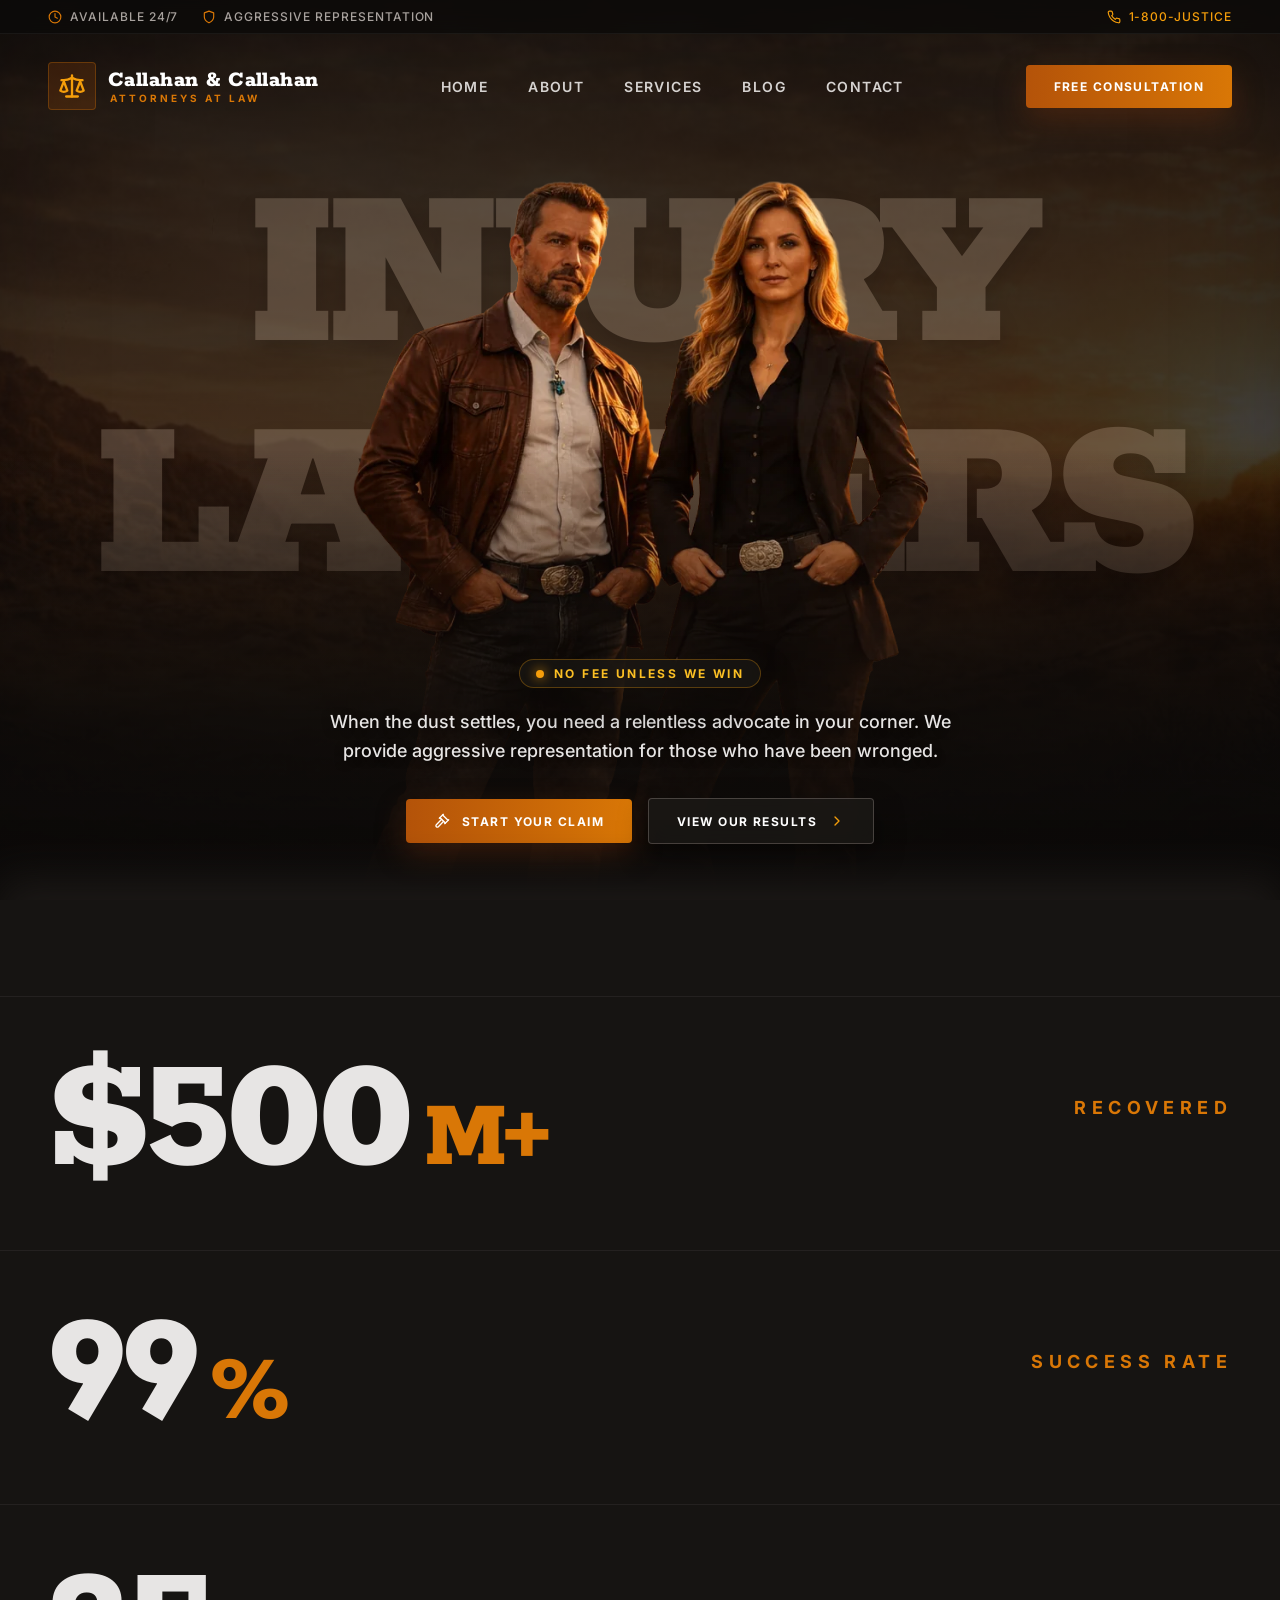
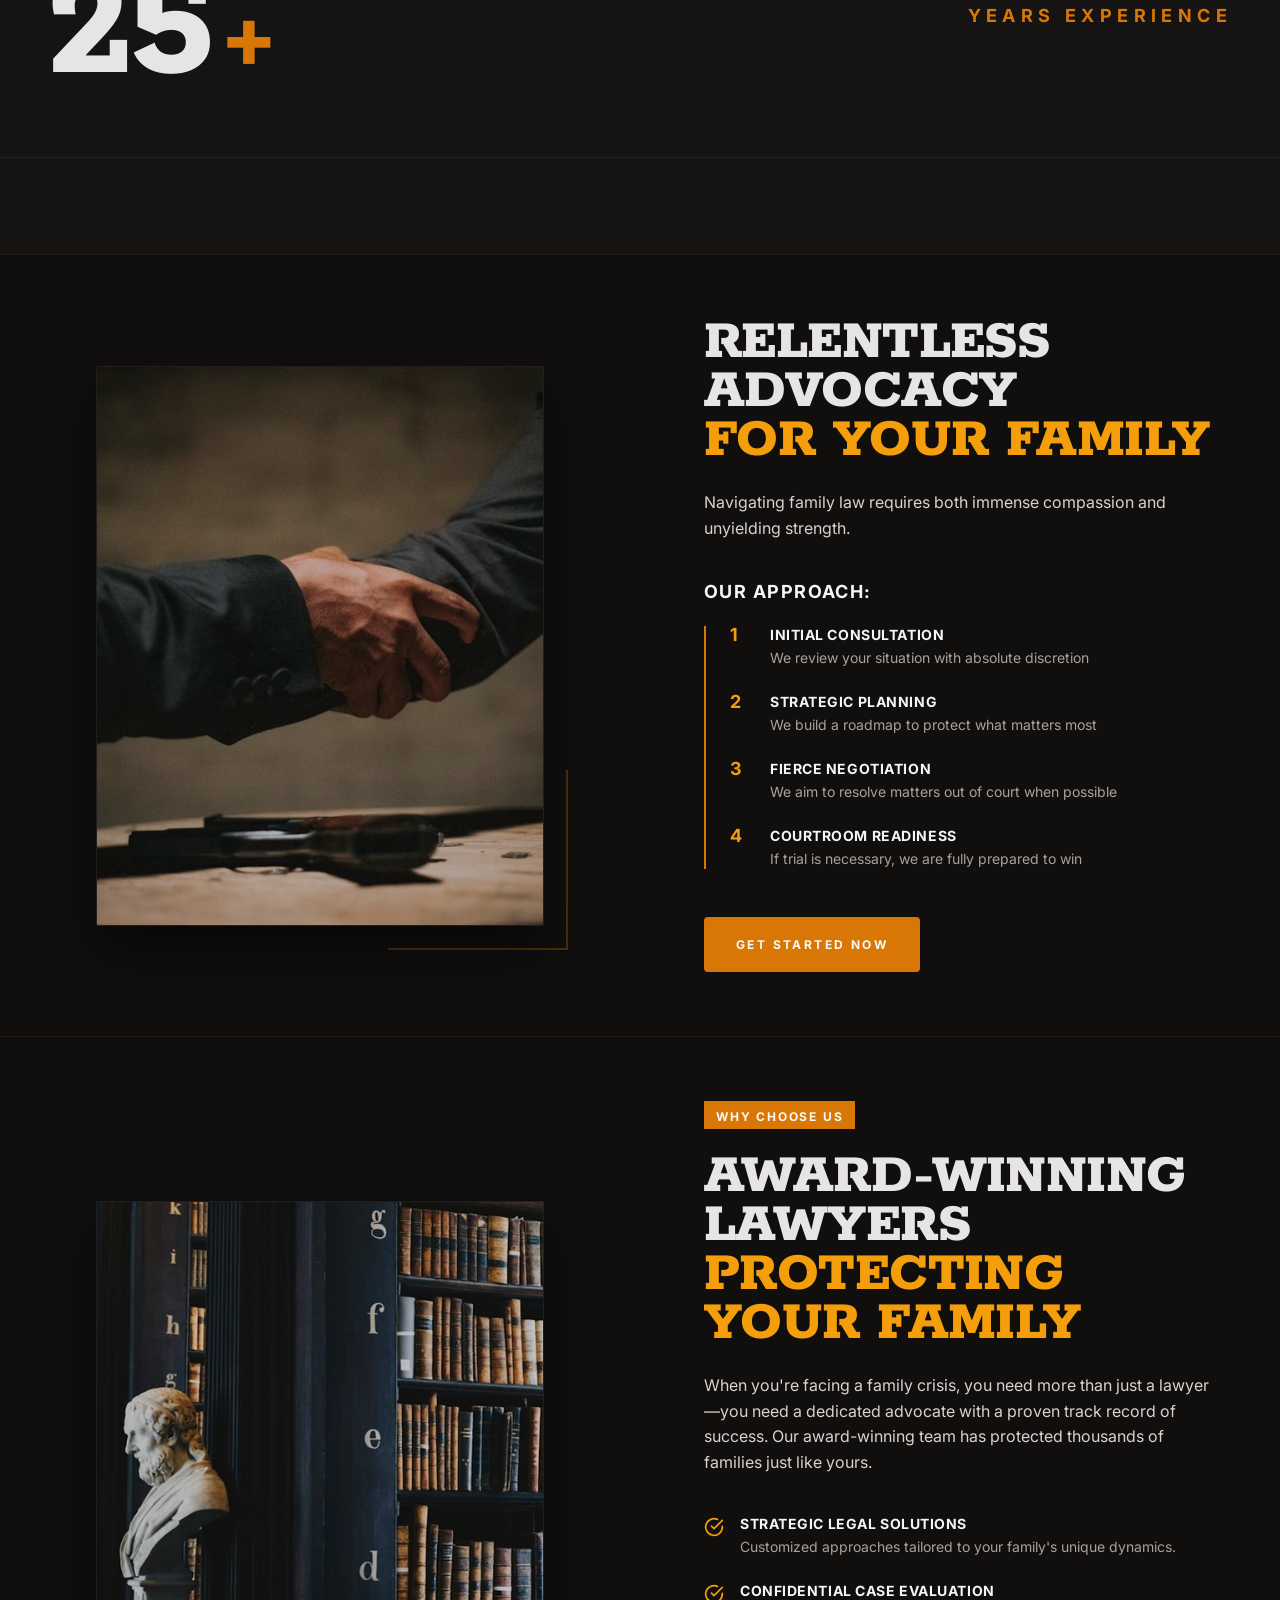
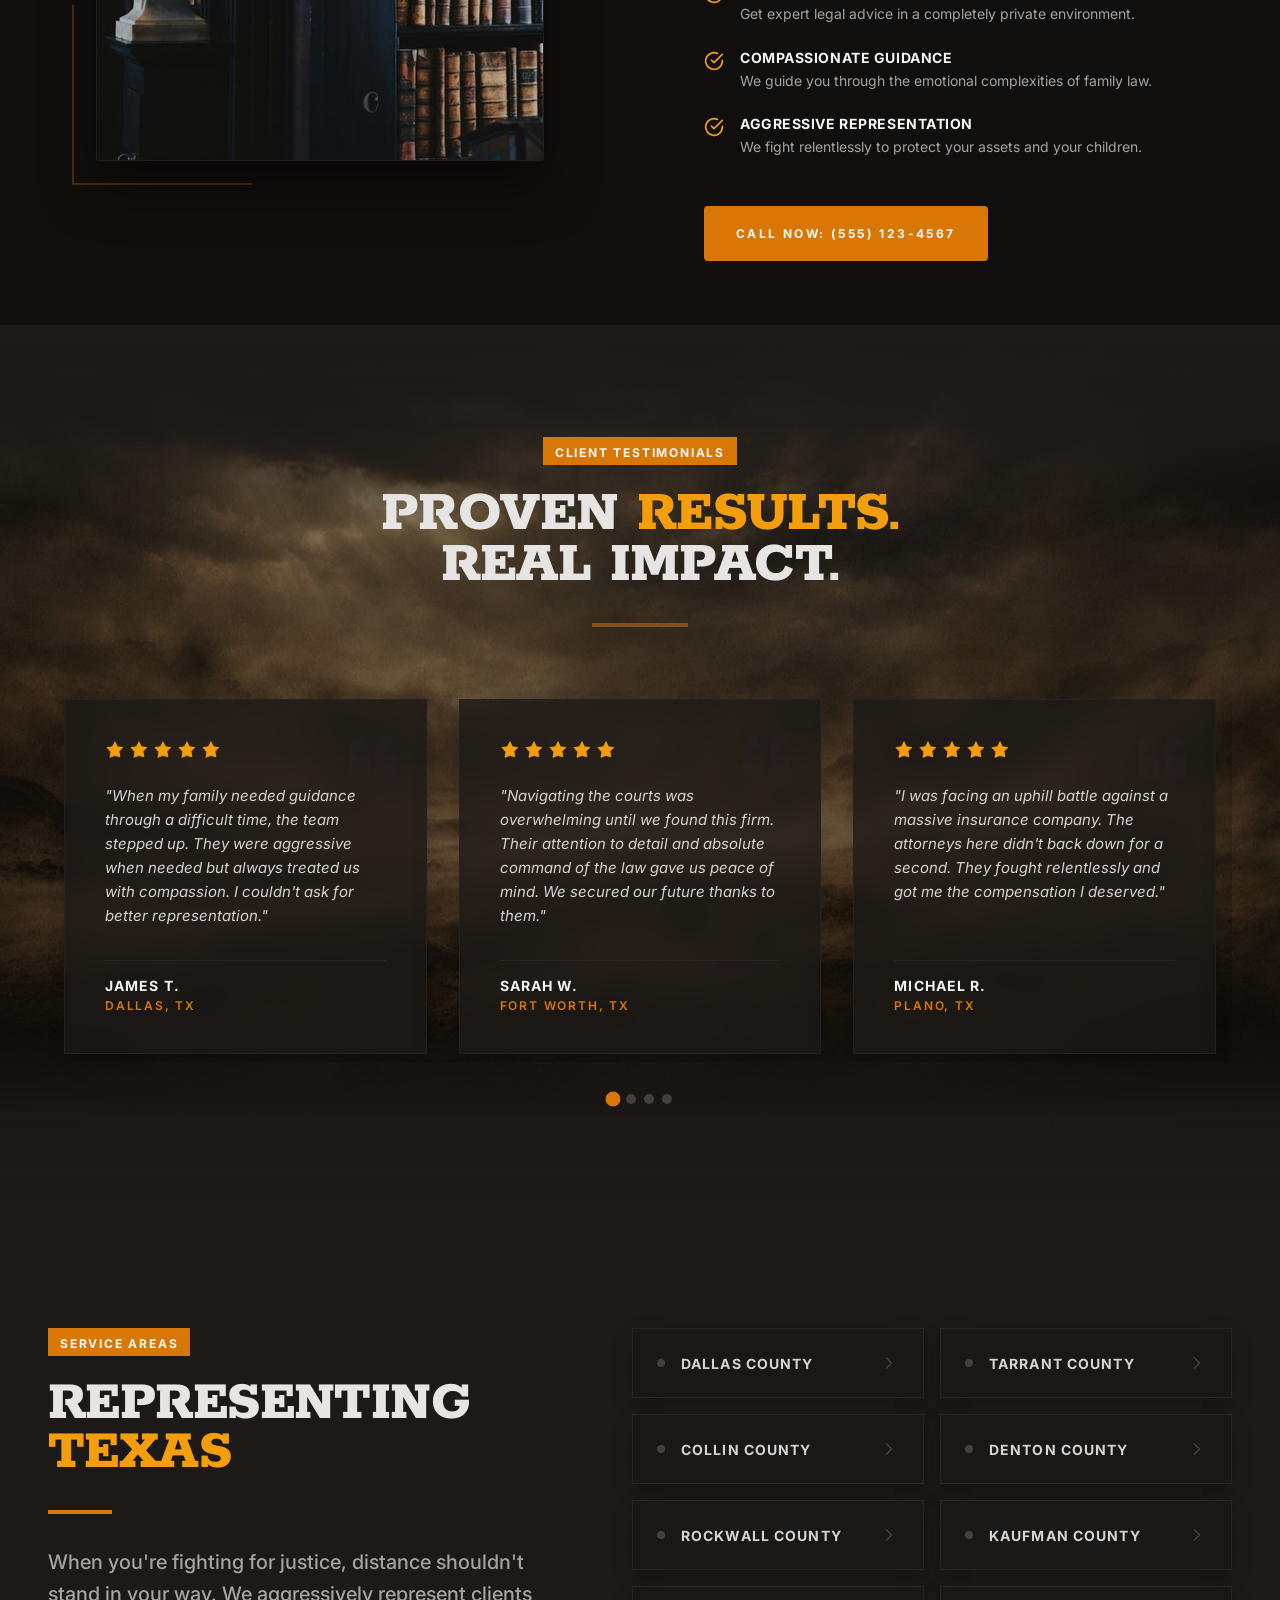
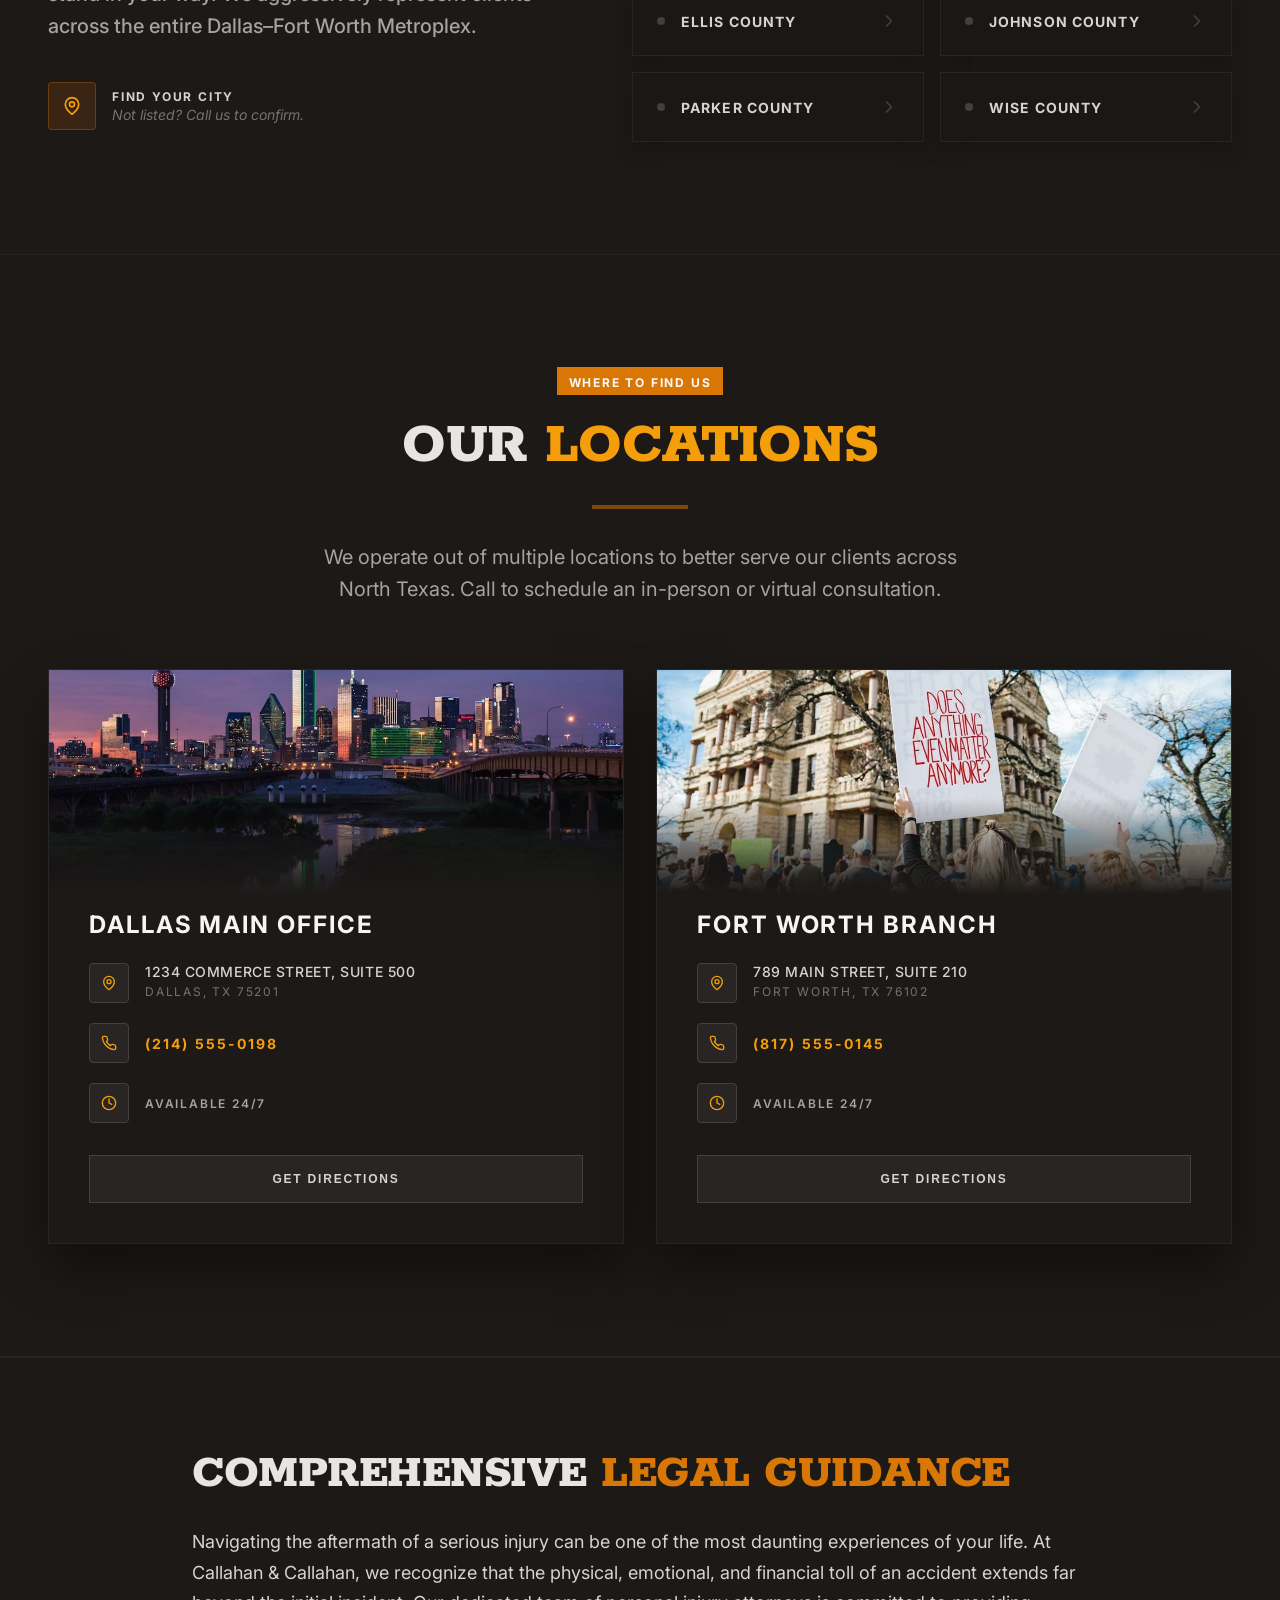
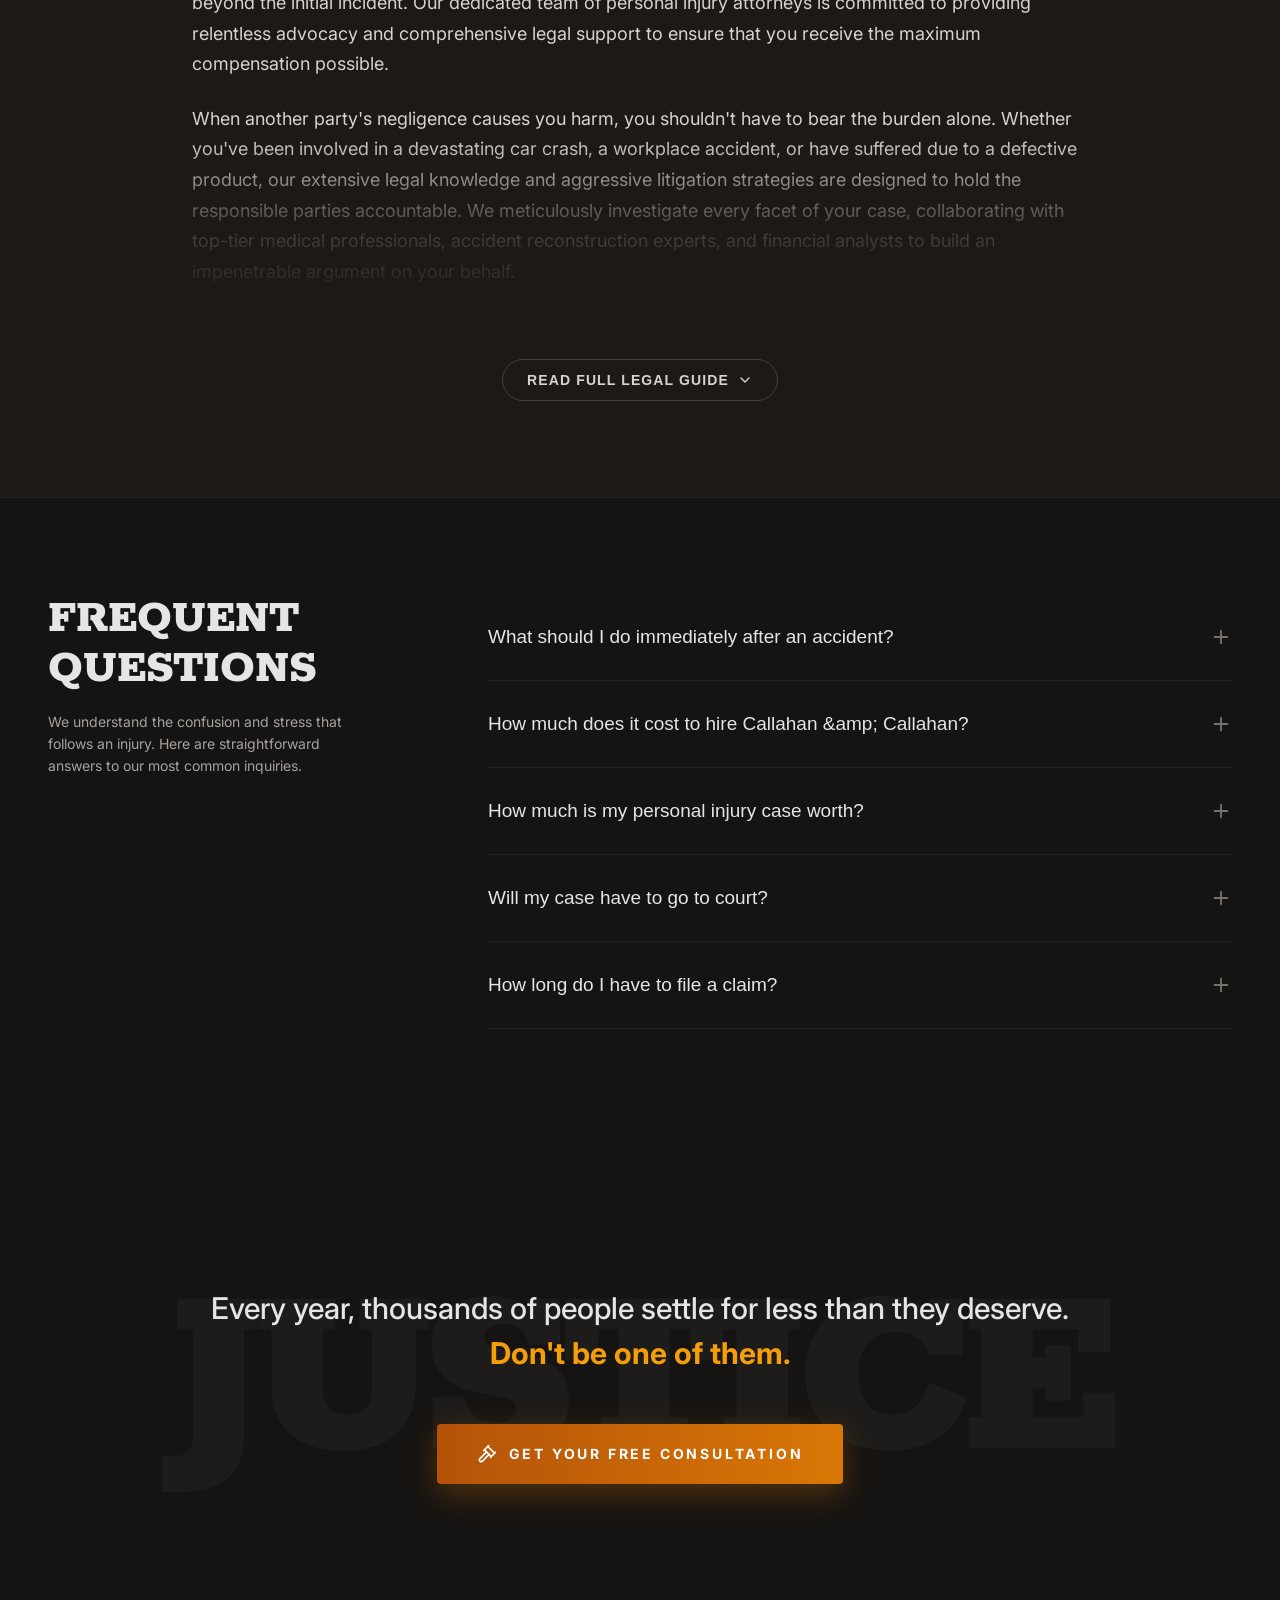
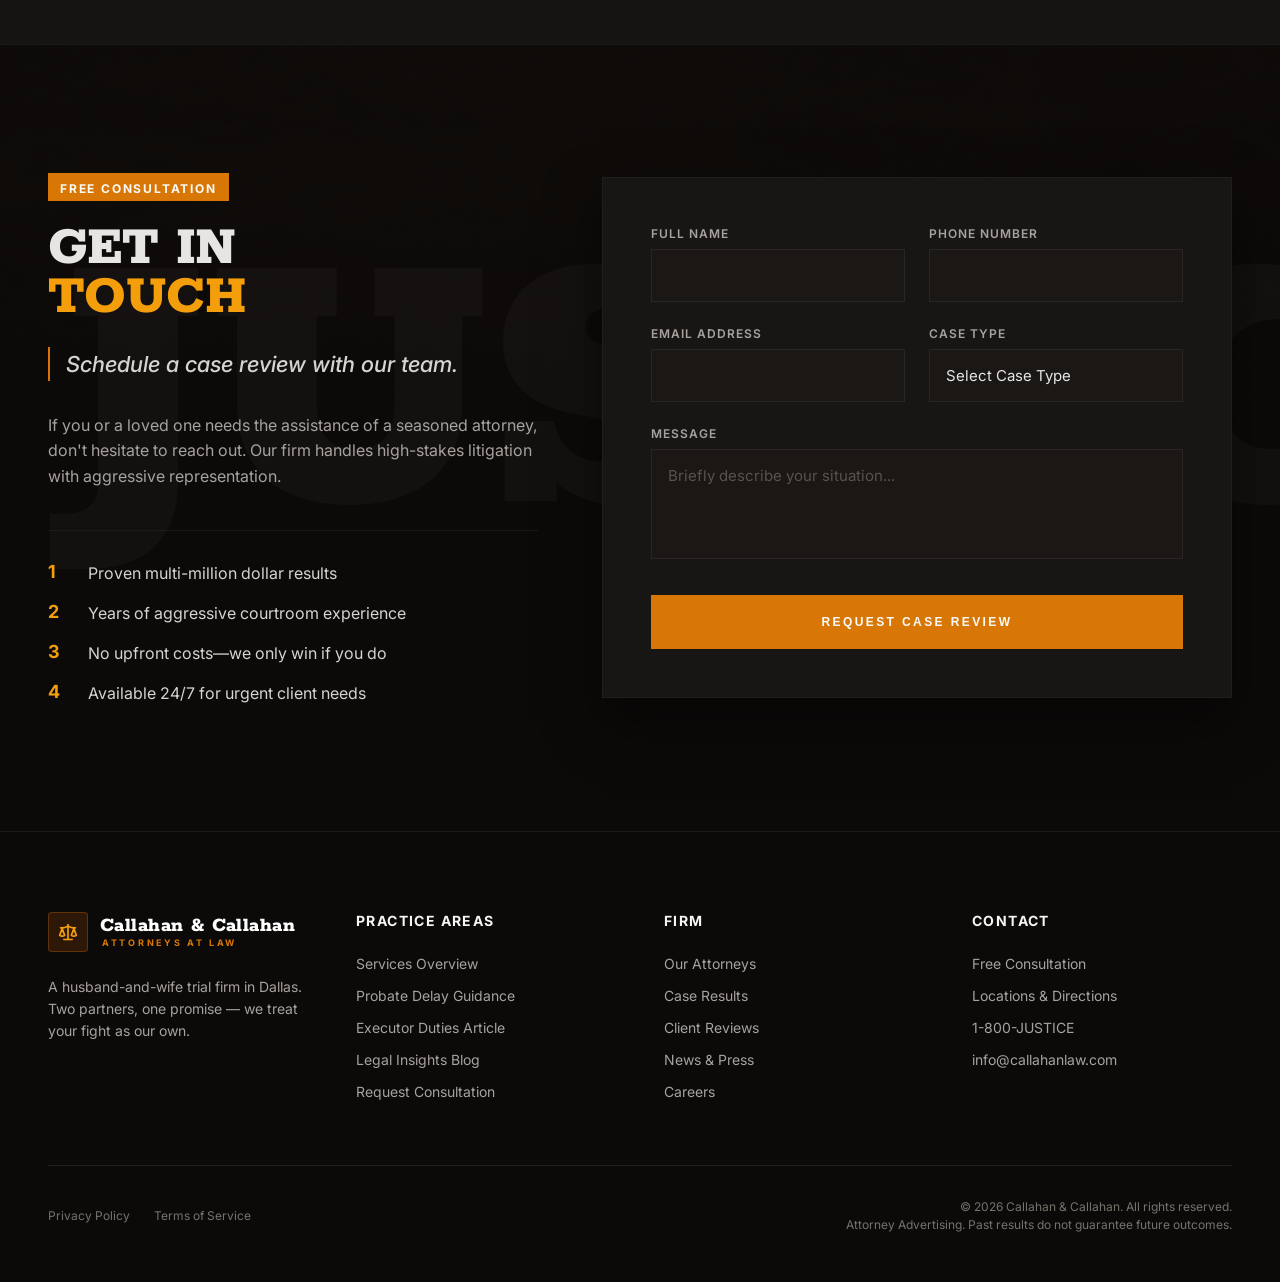
==== commit 773acf5a: "Remove dark shadow behind hero couple" ====
--- a/index.html
+++ b/index.html
@@ -89,7 +89,7 @@
   line-height:.9;color:#d1baa5;opacity:.25;white-space:nowrap;text-shadow:0 10px 20px rgba(0,0,0,.5);}
 .clg-hero__text span+span{margin-top:1vw;}
 .clg-hero__people{position:absolute;bottom:0;z-index:20;width:100%;display:flex;justify-content:center;pointer-events:none;will-change:transform;}
-.clg-hero__people img{height:80vh;object-fit:contain;object-position:bottom;filter:drop-shadow(0 20px 40px rgba(0,0,0,.8));}
+.clg-hero__people img{height:80vh;object-fit:contain;object-position:bottom;filter:none;}
 .clg-hero__people.has-split img{opacity:0;}
 .clg-hero__people.has-split::before,.clg-hero__people.has-split::after{
   content:"";
@@ -99,7 +99,7 @@
   background-repeat:no-repeat;
   background-size:contain;
   background-position:center bottom;
-  filter:drop-shadow(0 20px 40px rgba(0,0,0,.8));
+  filter:none;
   opacity:0;
   transition:transform 1.05s cubic-bezier(.16,1,.3,1),opacity .65s ease;
 }
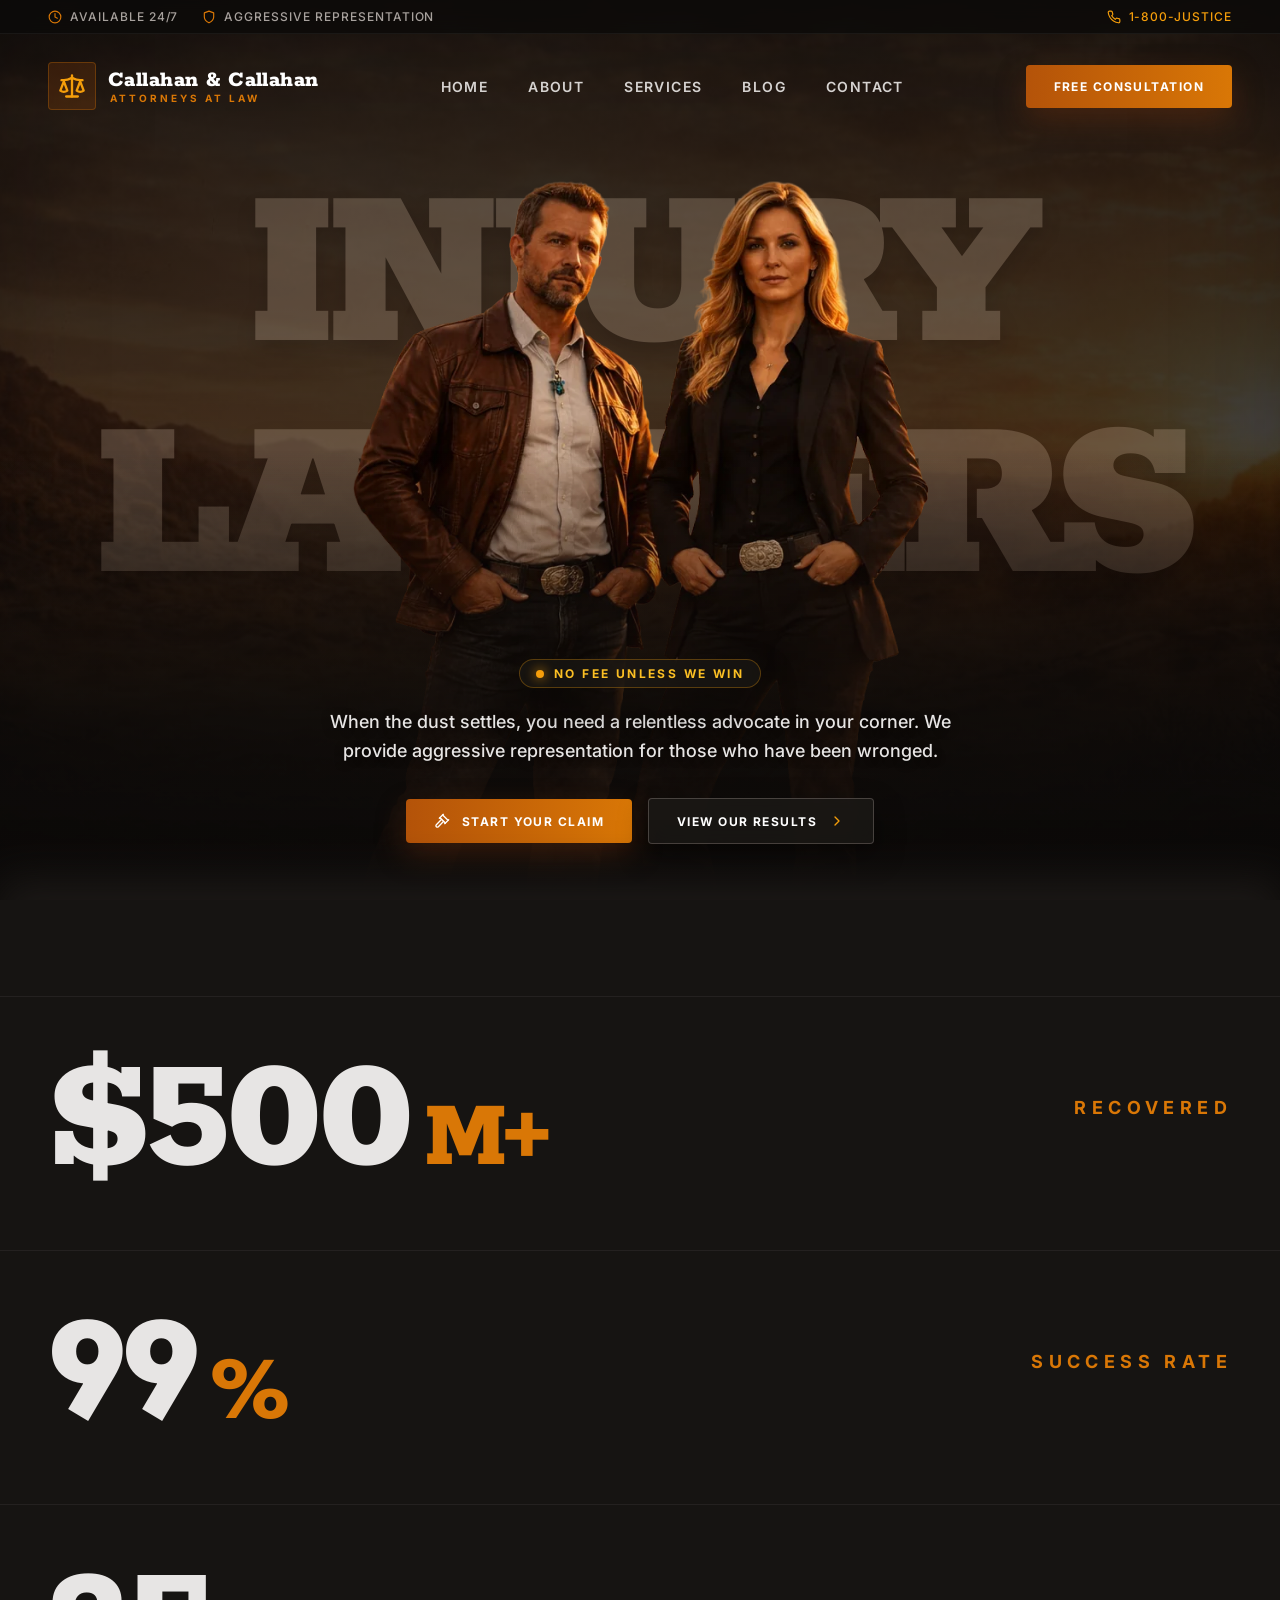
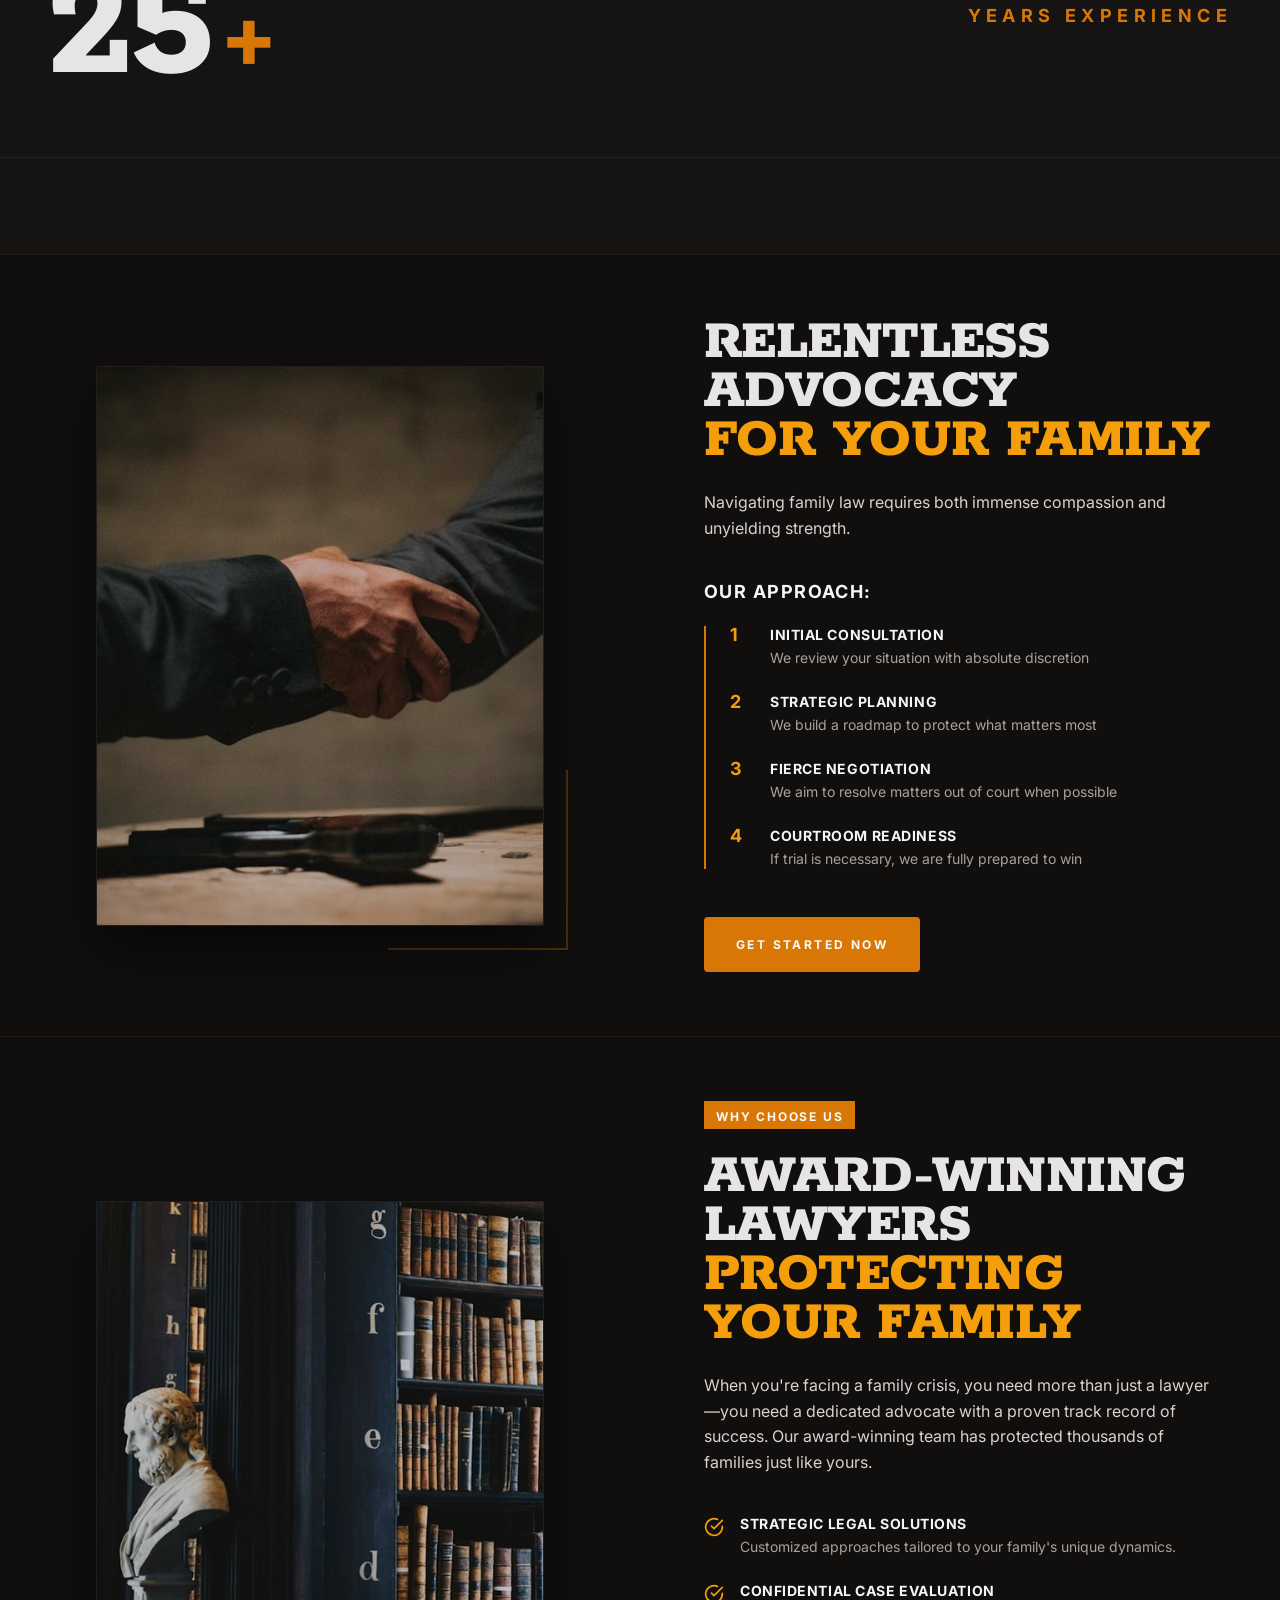
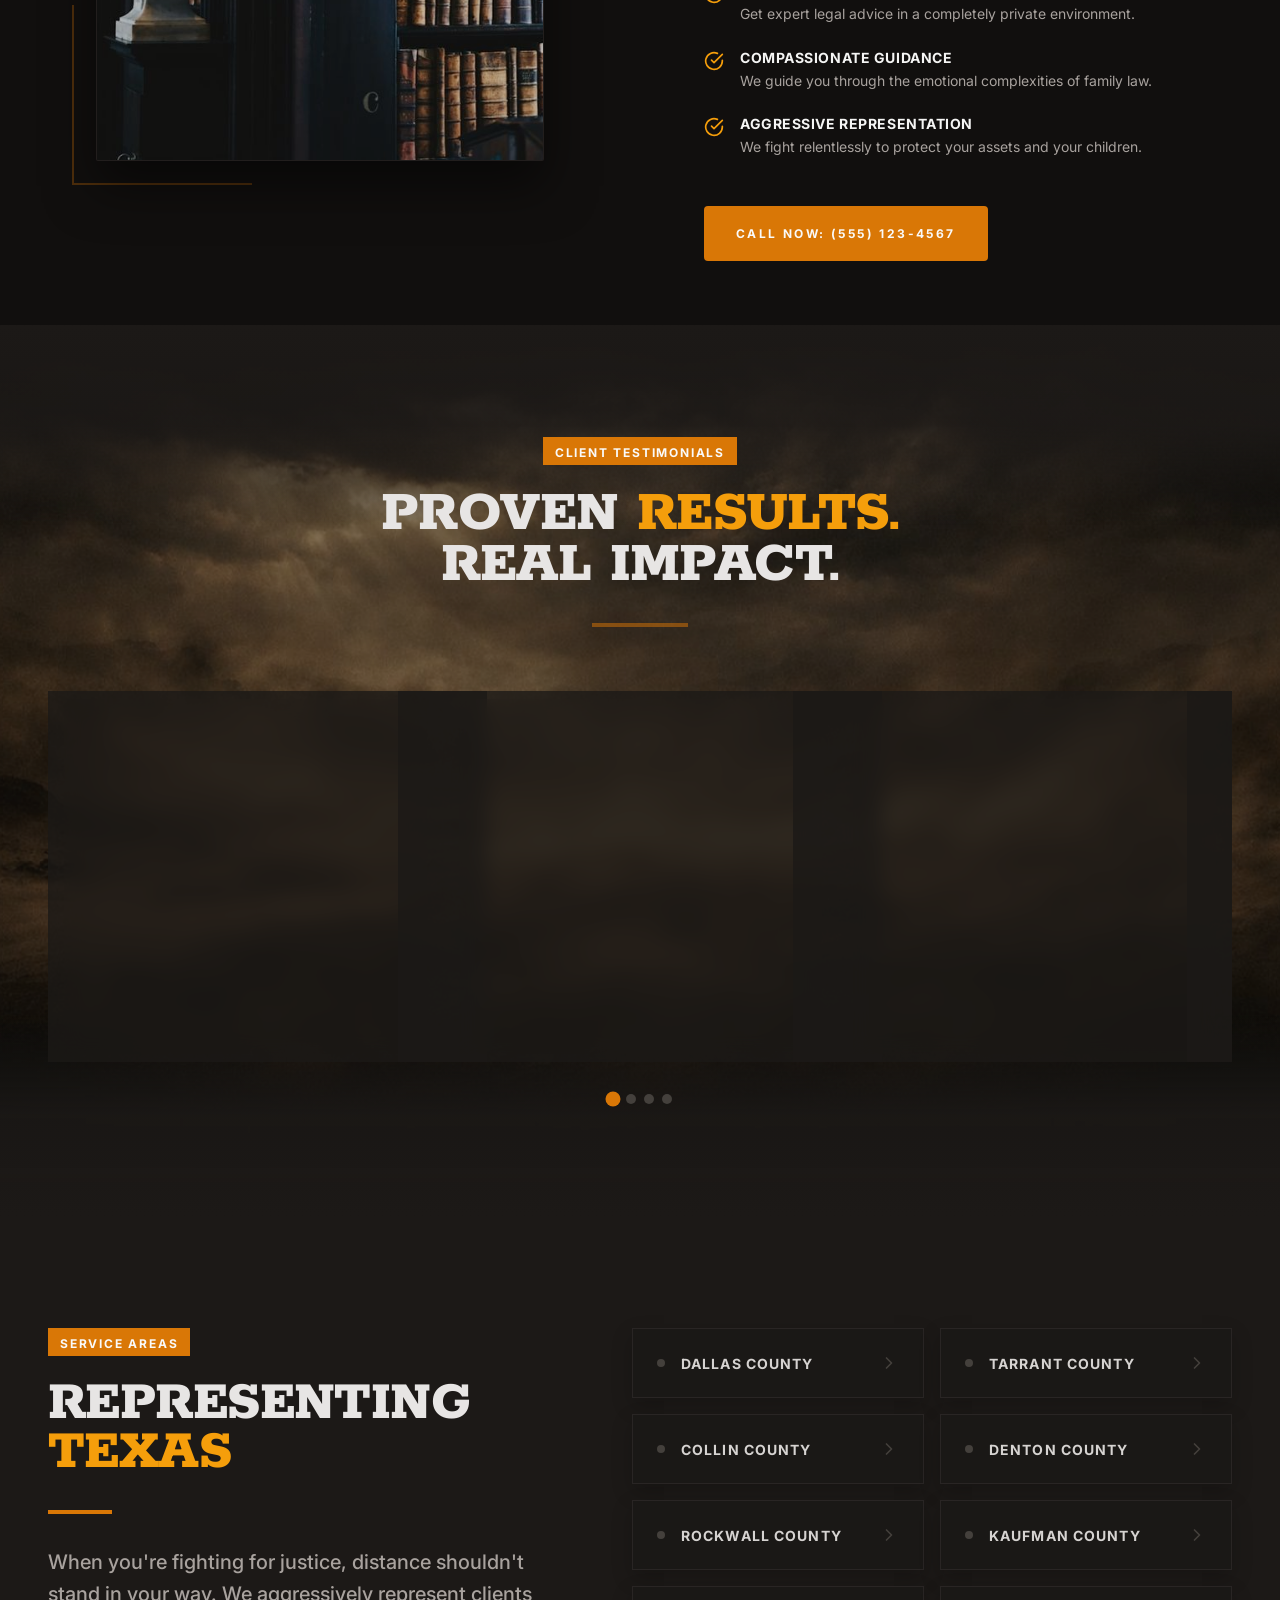
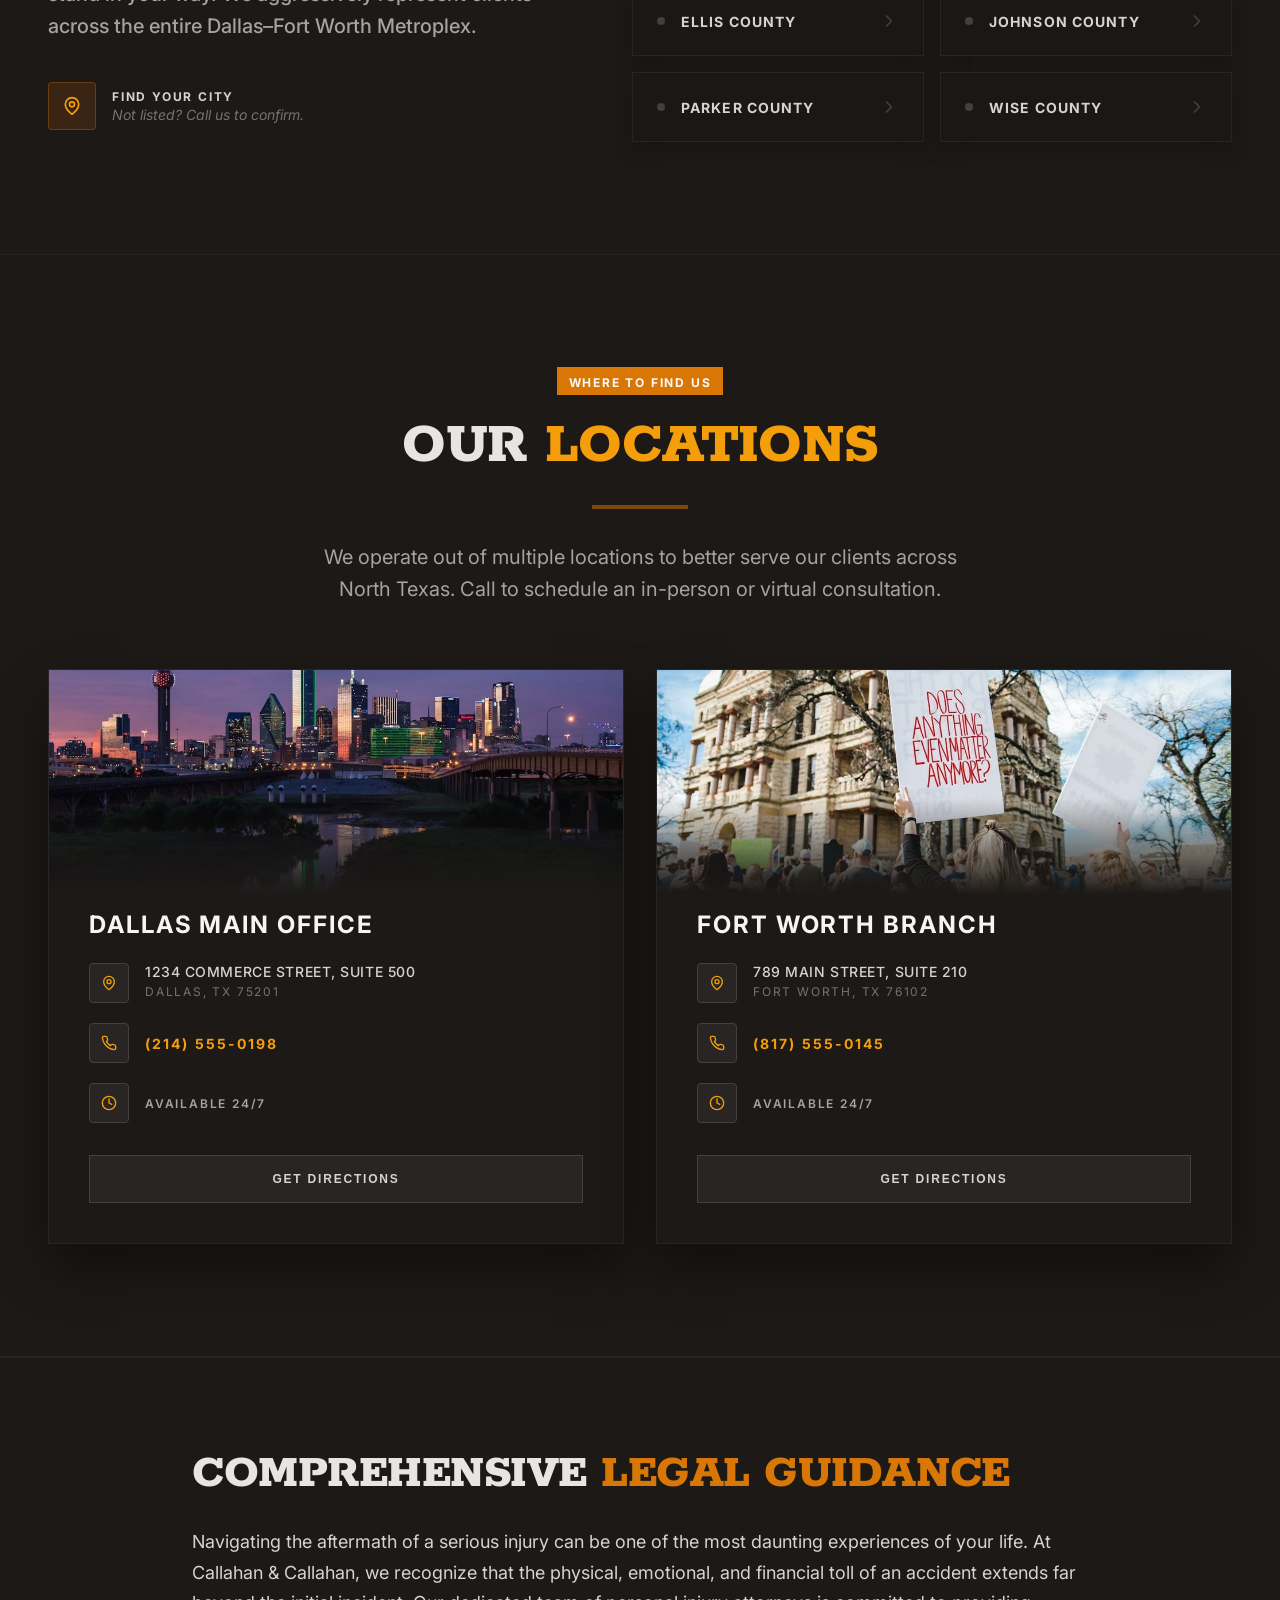
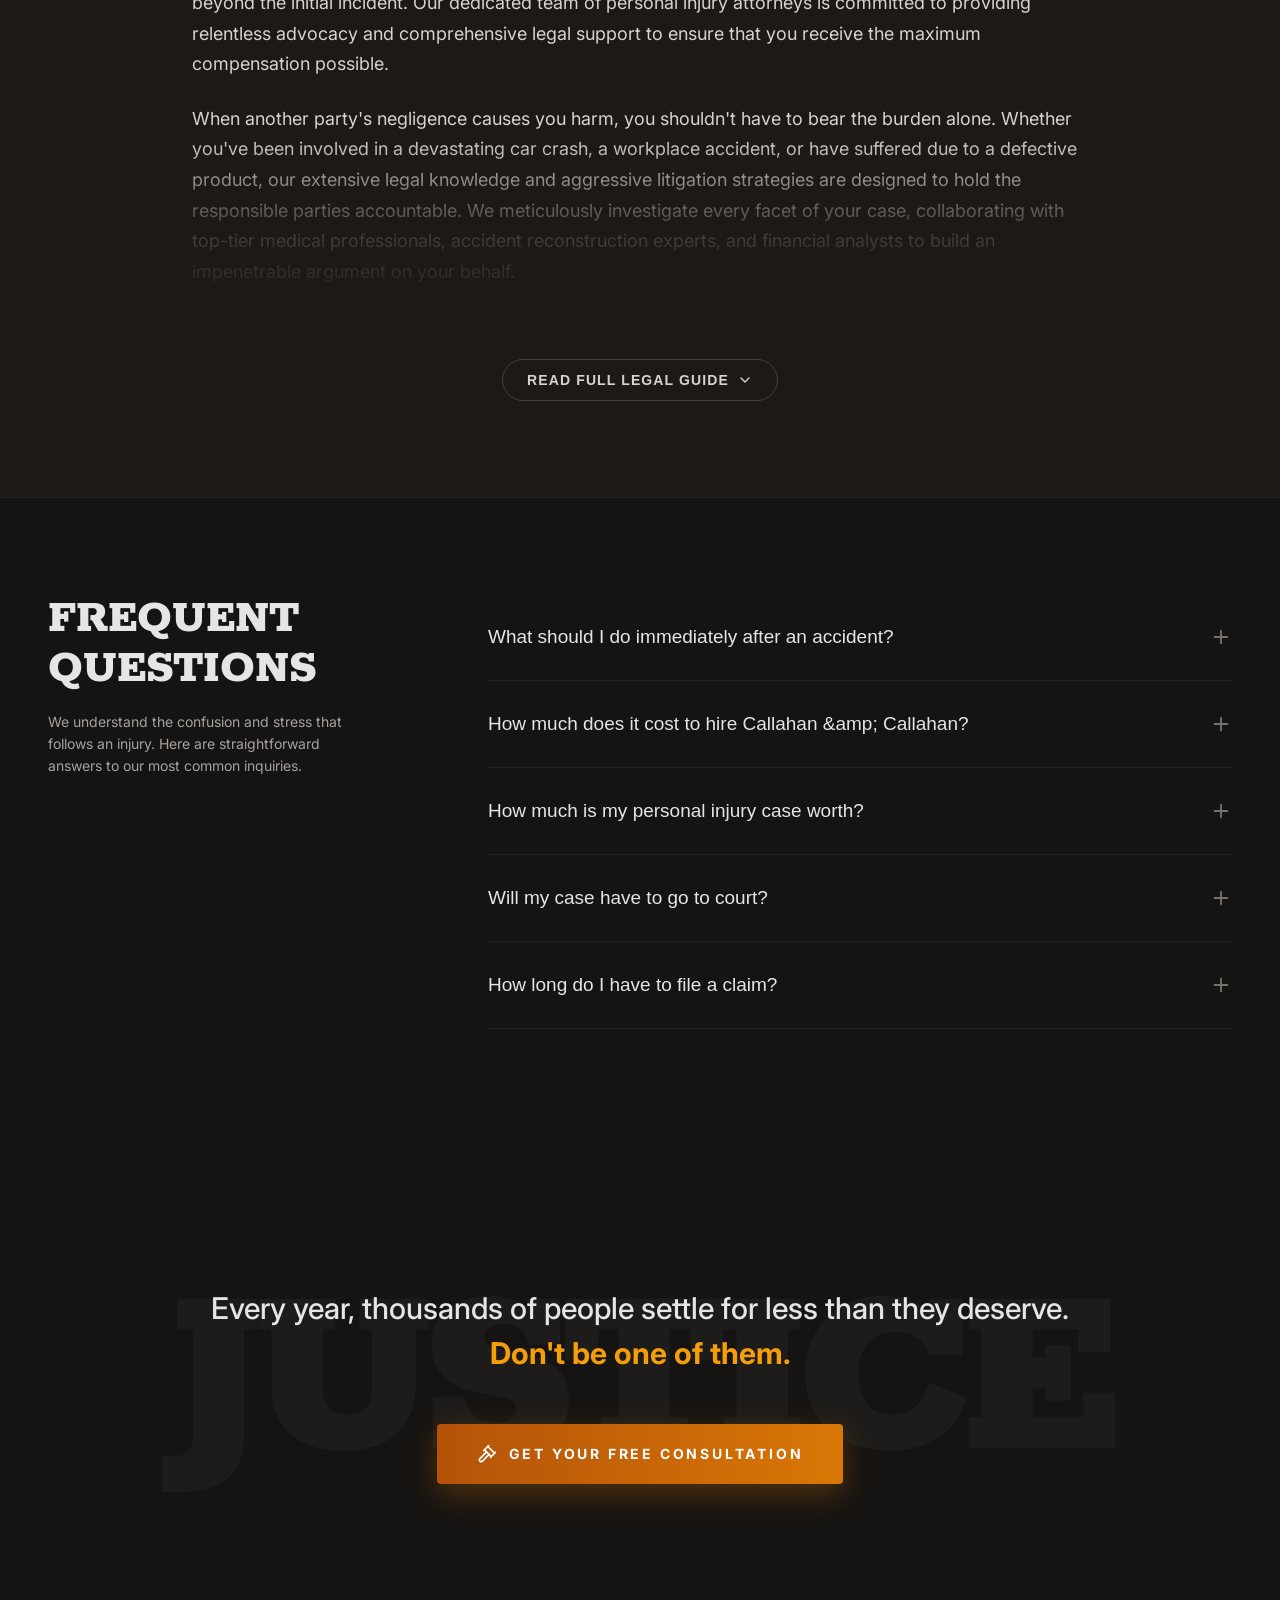
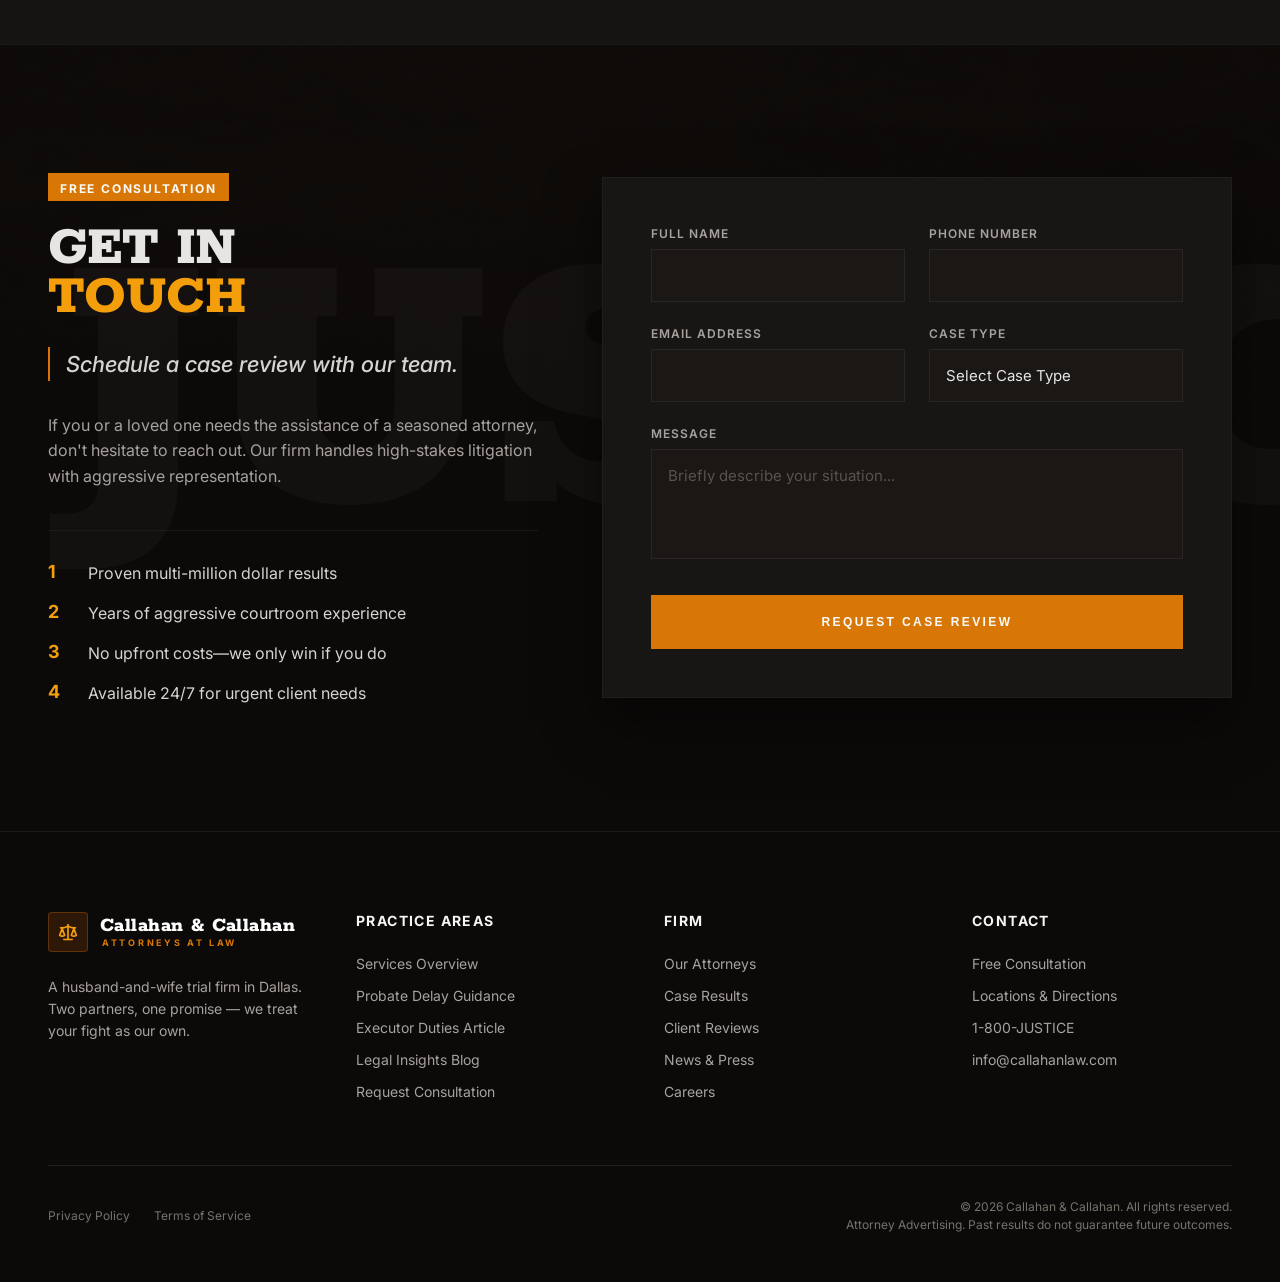
==== commit 06732d4d: "Slow down hero couple entrance animation" ====
--- a/index.html
+++ b/index.html
@@ -101,7 +101,7 @@
   background-position:center bottom;
   filter:none;
   opacity:0;
-  transition:transform 1.05s cubic-bezier(.16,1,.3,1),opacity .65s ease;
+  transition:transform 1.8s cubic-bezier(.16,1,.3,1),opacity .95s ease;
 }
 .clg-hero__people.has-split::before{clip-path:inset(0 50% 0 0);transform:translateX(-11vw);}
 .clg-hero__people.has-split::after{clip-path:inset(0 0 0 50%);transform:translateX(11vw);}
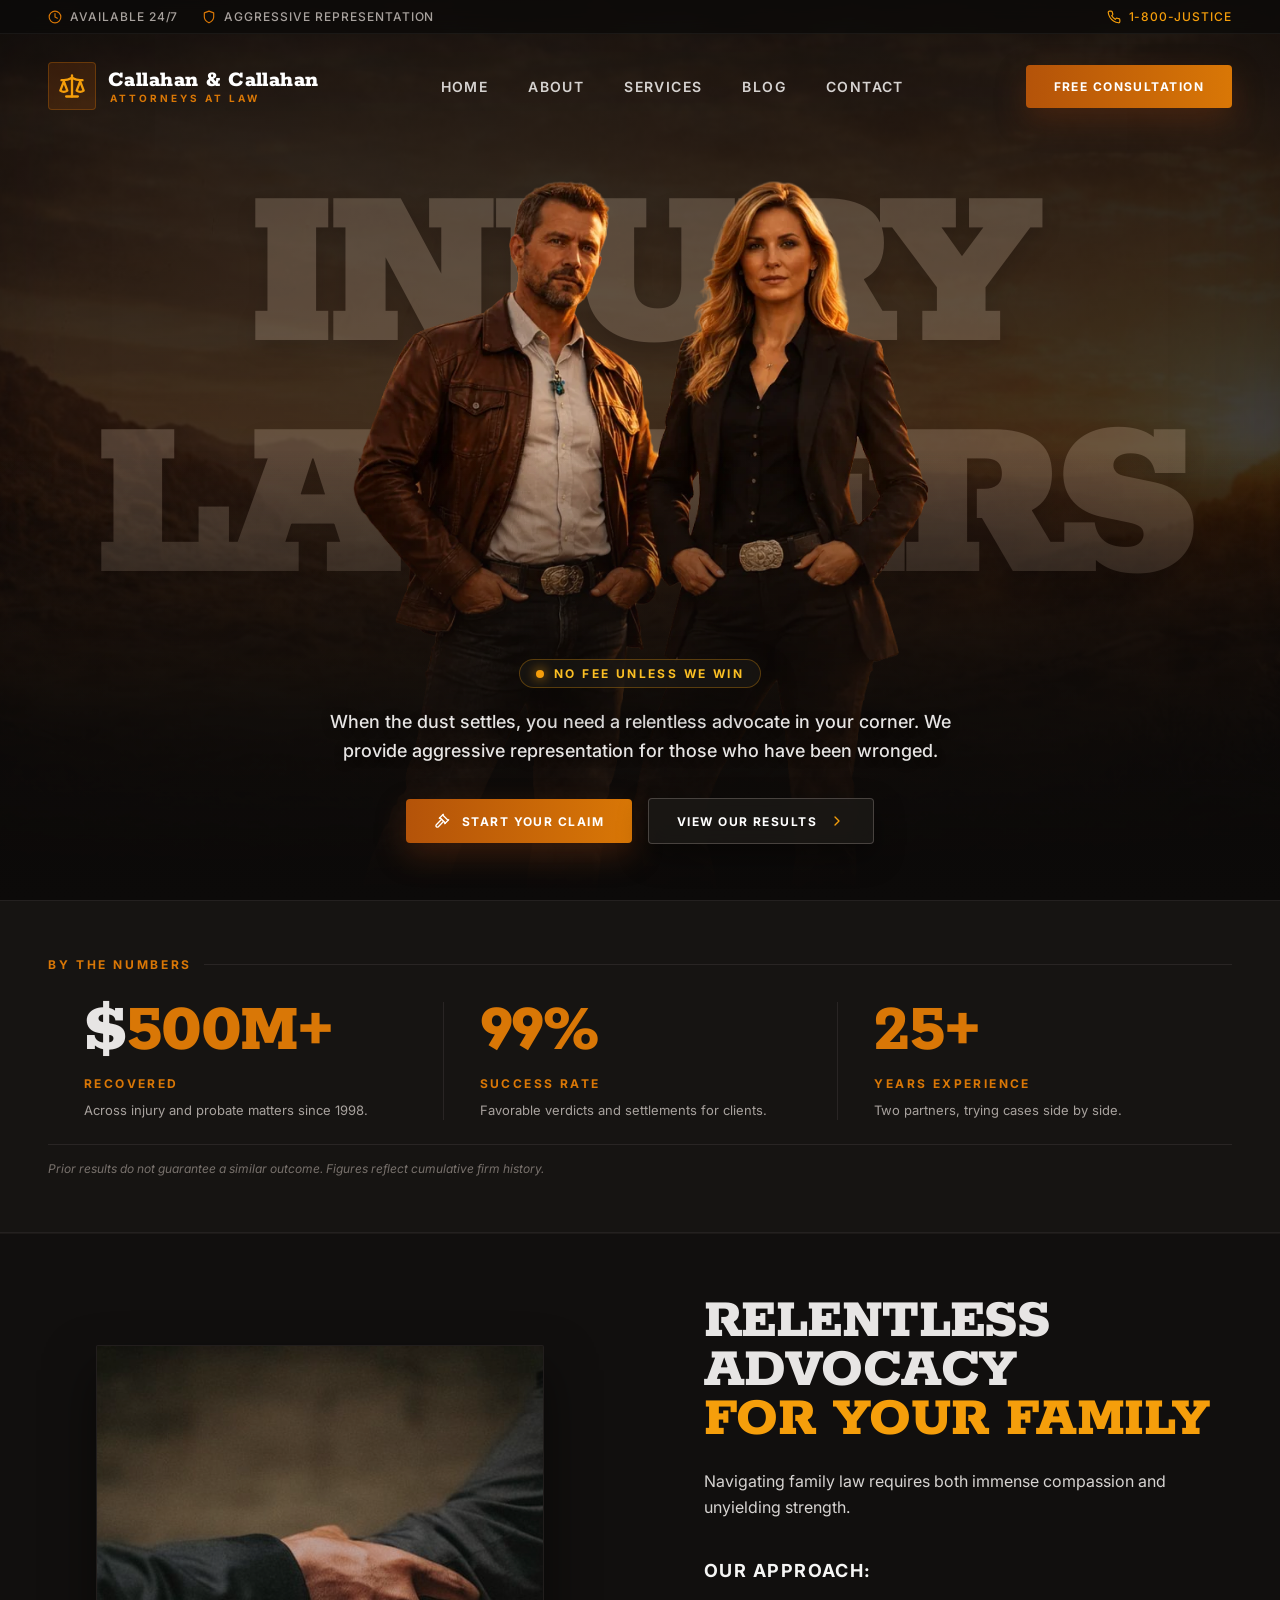
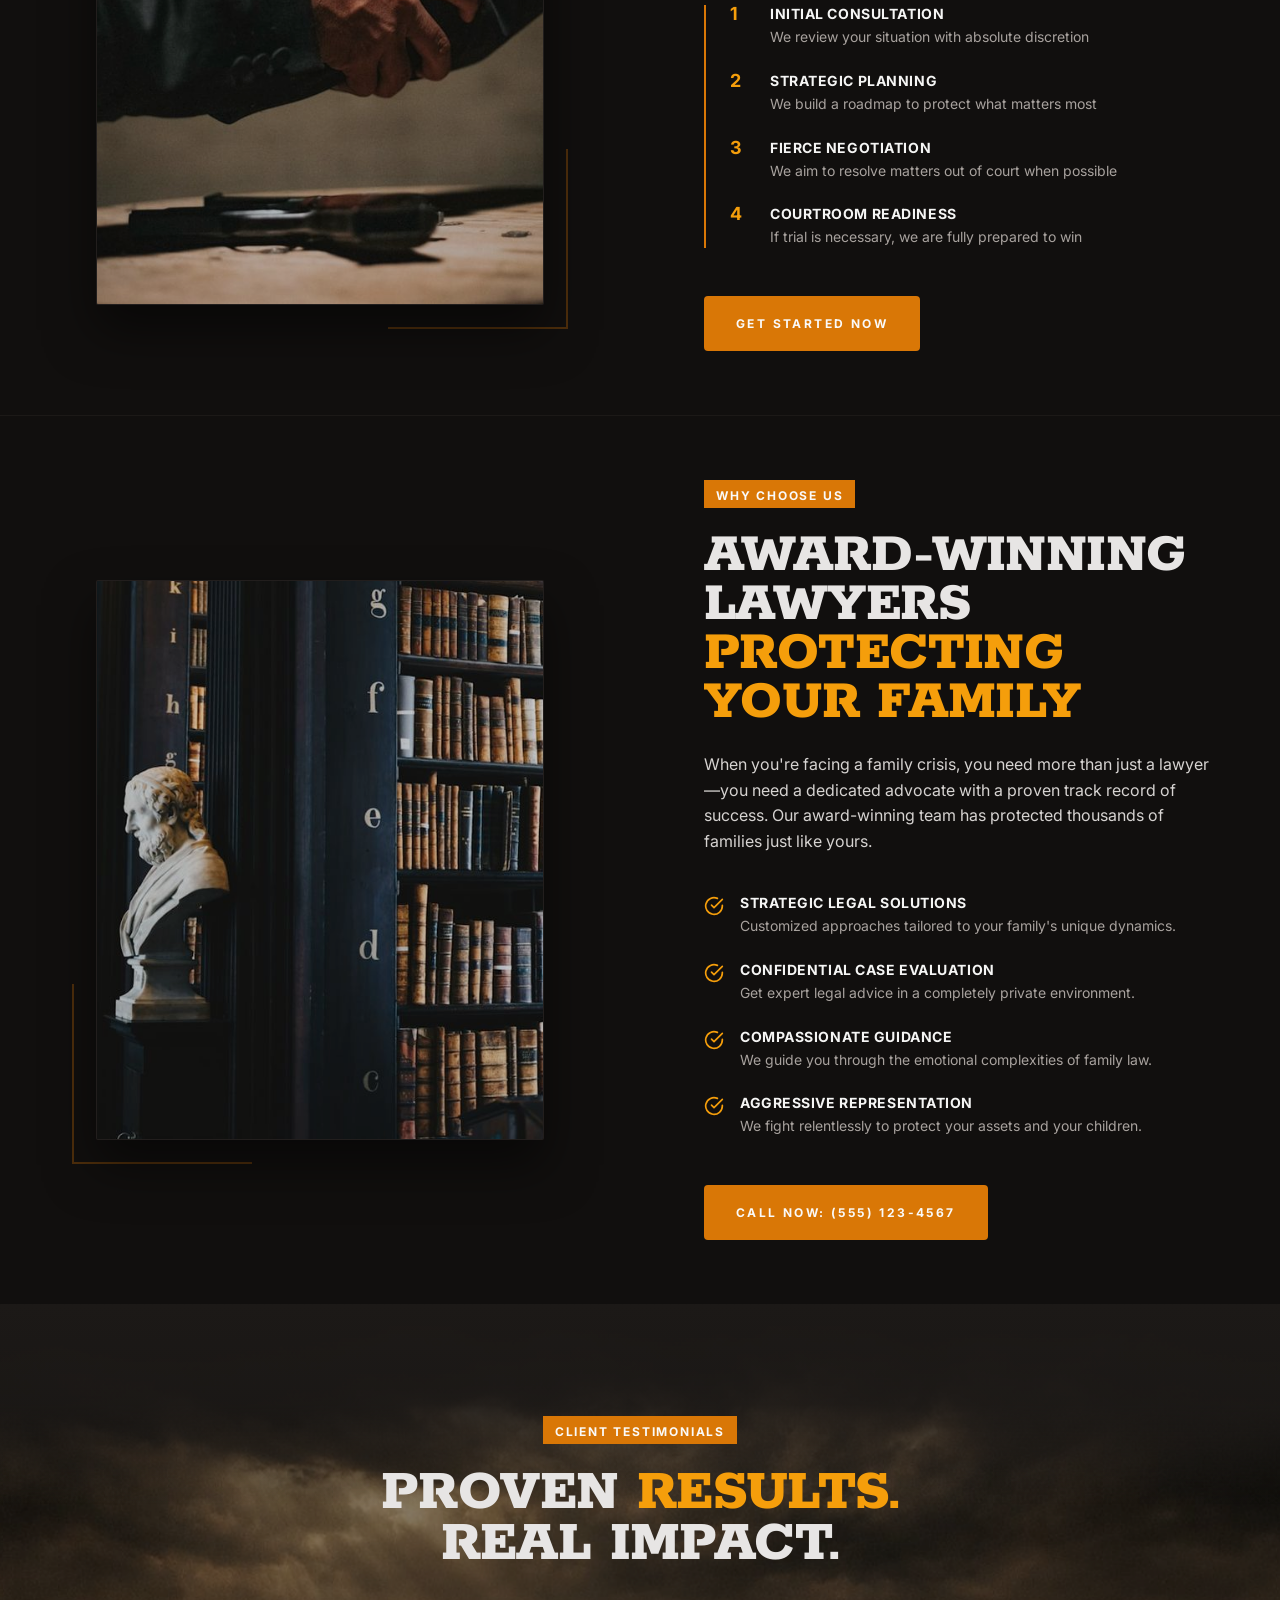
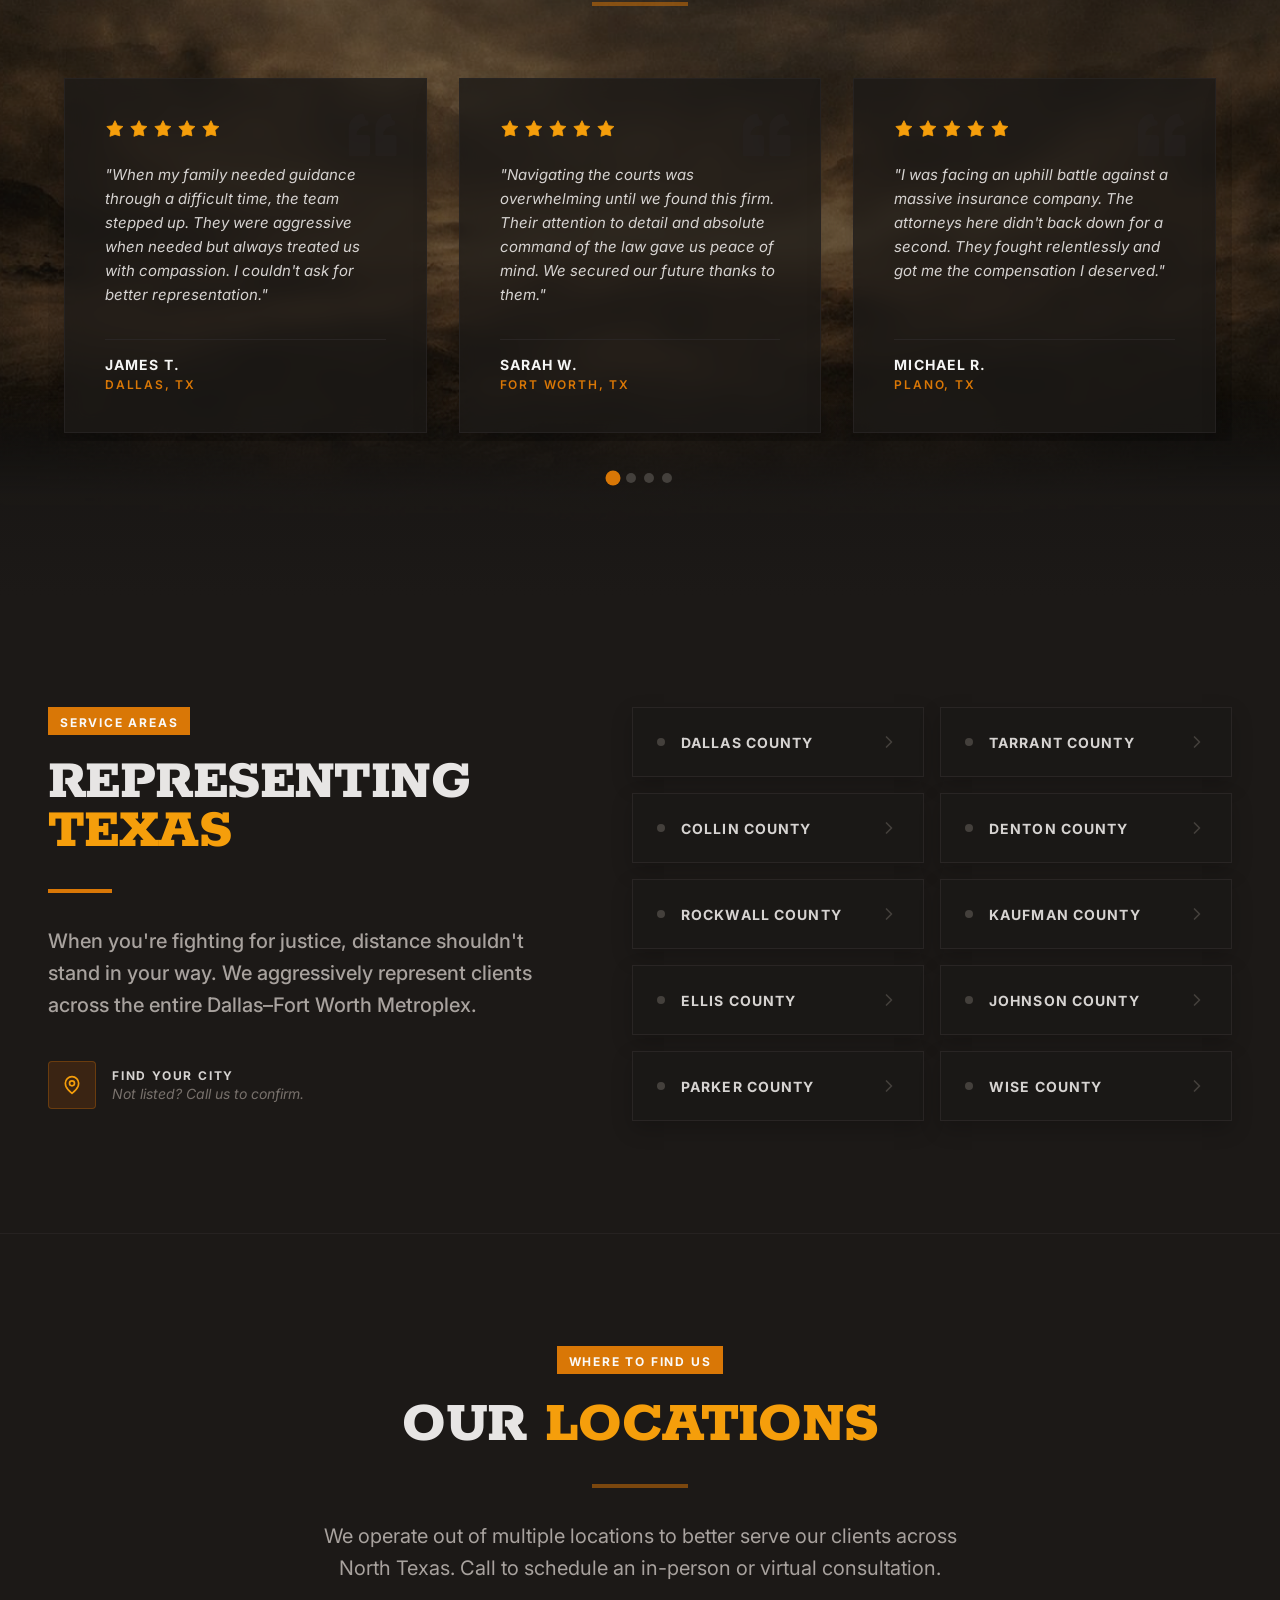
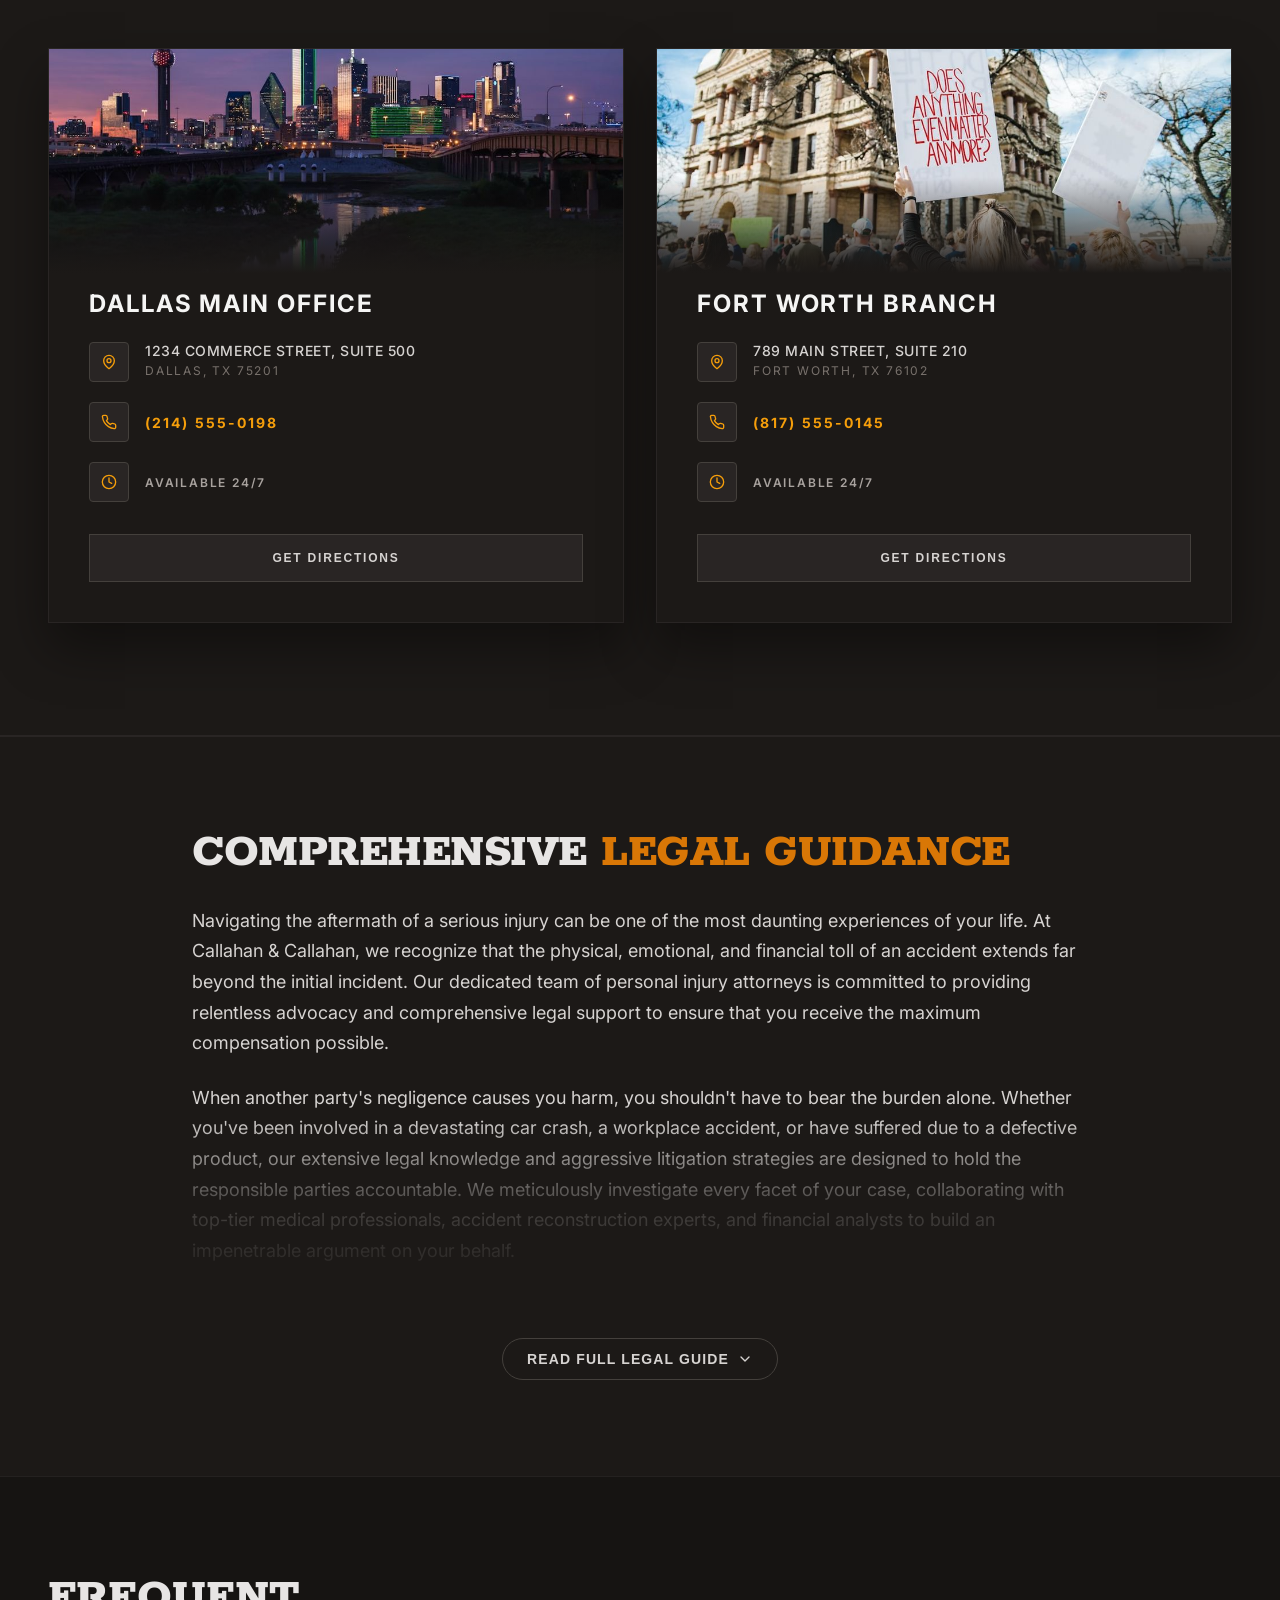
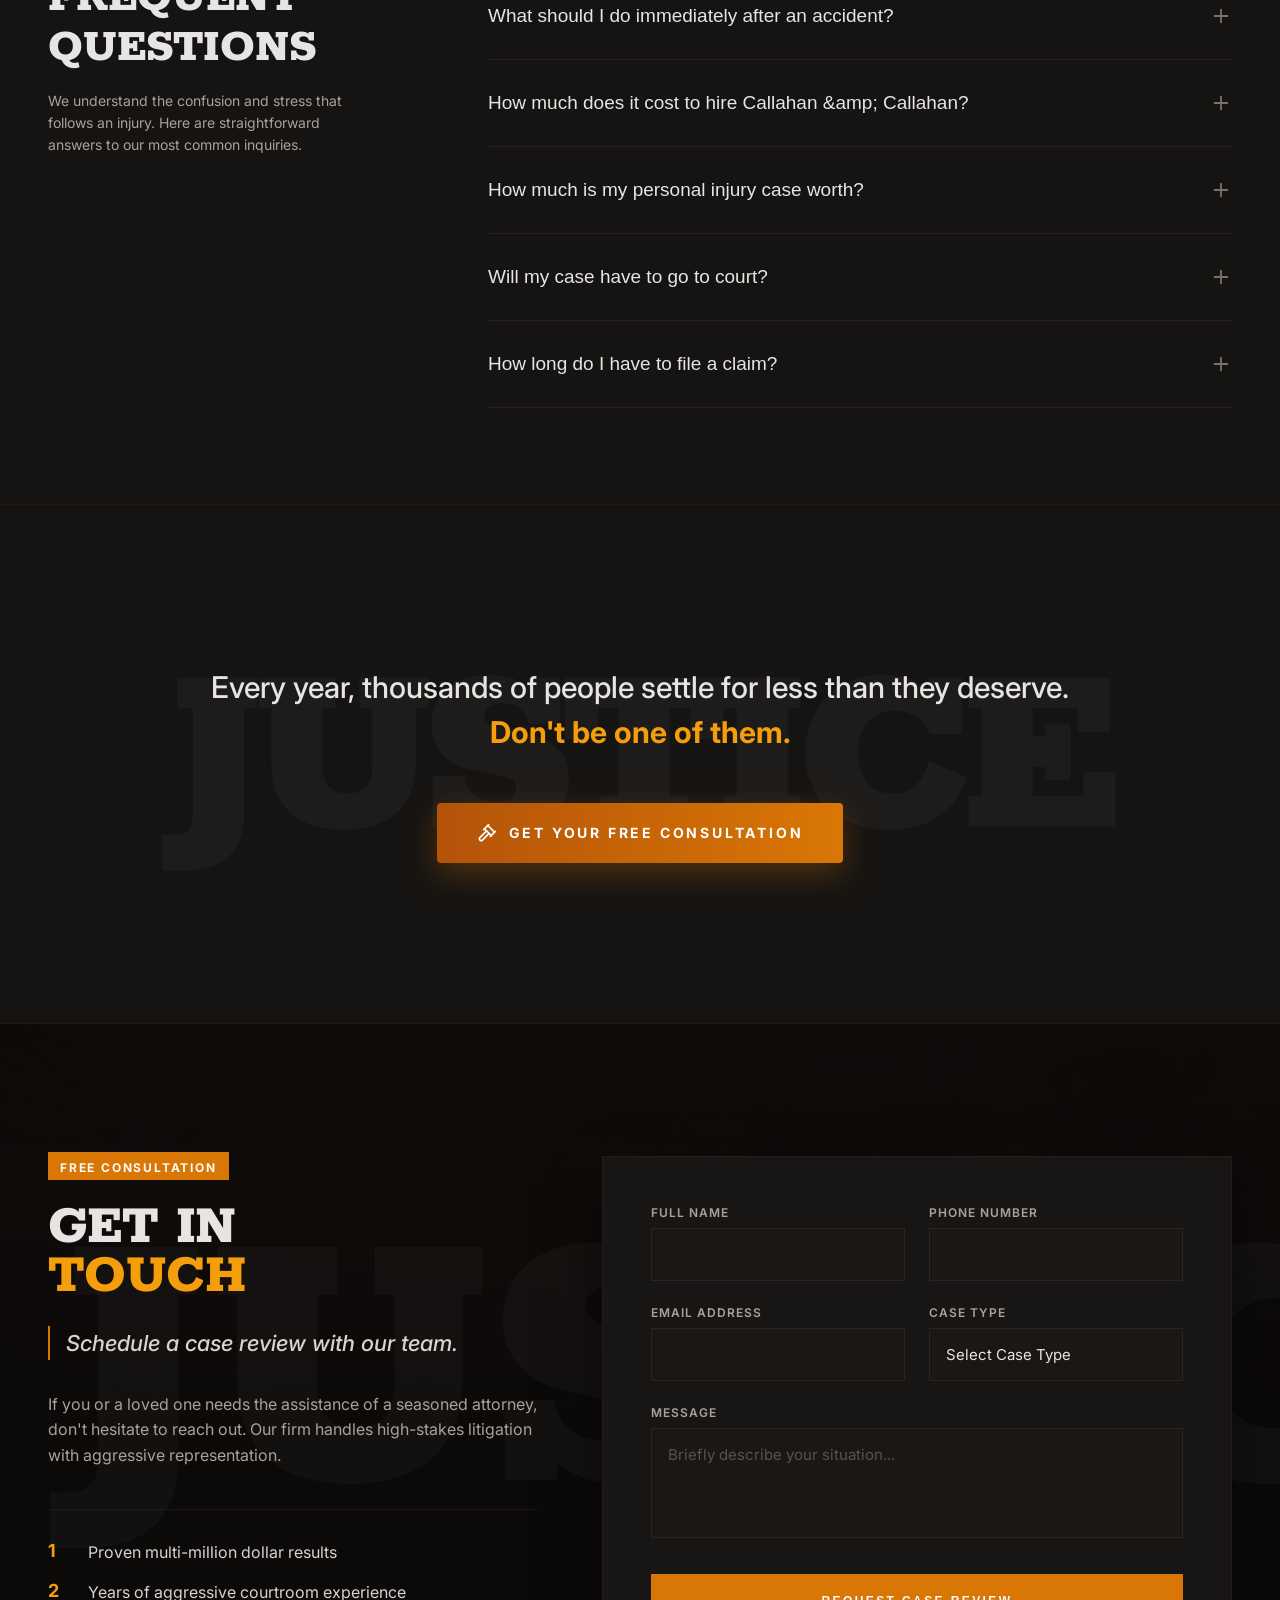
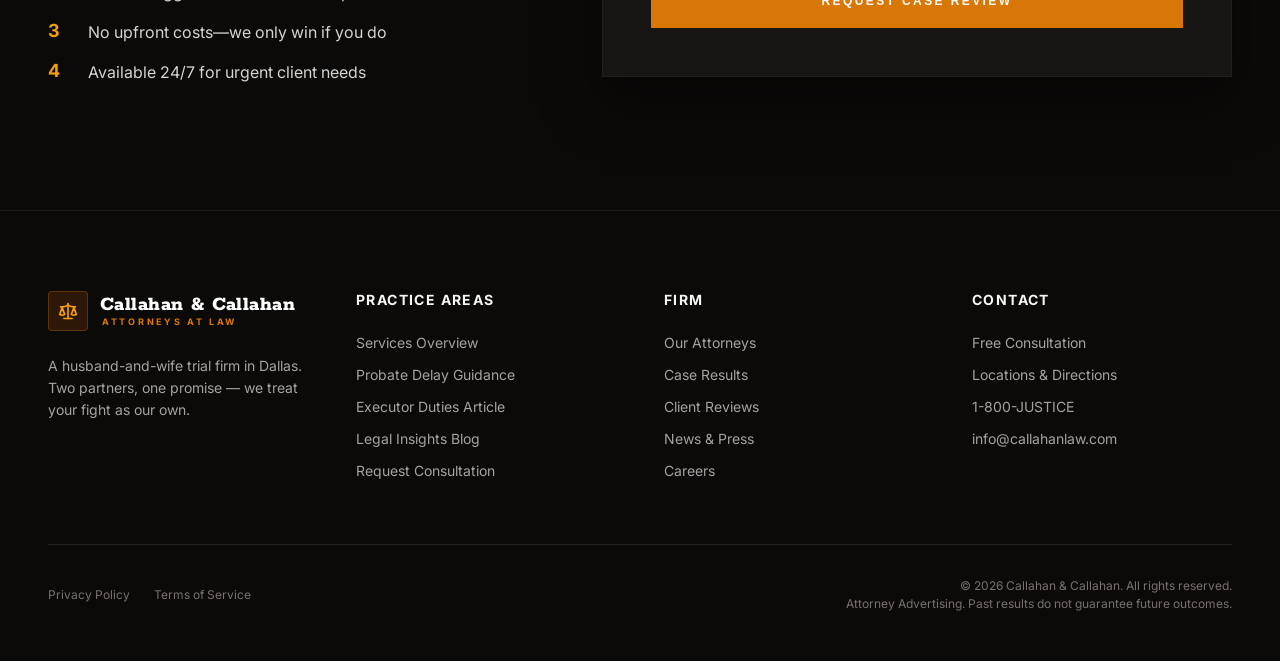
==== commit c61a30c9: "Sync uploaded Home/About updates and implement compact stats section" ====
--- a/index.html
+++ b/index.html
@@ -3,6 +3,8 @@
 <head>
 <meta charset="utf-8">
 <meta name="viewport" content="width=device-width, initial-scale=1">
+<meta name="description" content="Callahan & Callahan is a husband-and-wife trial firm serving the Dallas–Fort Worth Metroplex with personal injury and probate representation. No fee unless we win — free 24/7 consultations.">
+<link rel="canonical" href="https://www.callahanlaw.com/">
 <title>Callahan &amp; Callahan — Injury Lawyers</title>
 <link rel="preconnect" href="https://fonts.googleapis.com">
 <link rel="preconnect" href="https://fonts.gstatic.com" crossorigin>
@@ -116,14 +118,19 @@
 .clg-hero__cta{display:flex;flex-wrap:wrap;align-items:center;justify-content:center;gap:16px;}
 
 /* ===== Stats ===== */
-.clg-stats{position:relative;z-index:30;background:var(--bg2);width:100%;padding:96px 0;box-shadow:0 -20px 40px var(--bg);}
-.clg-stats__col{display:flex;flex-direction:column;width:100%;}
-.clg-stat{width:100%;border-top:1px solid var(--line-soft);}
-.clg-stat:last-child{border-bottom:1px solid var(--line-soft);}
-.clg-stat__inner{max-width:1600px;margin:0 auto;display:flex;justify-content:space-between;align-items:flex-start;padding:64px 48px;gap:24px;}
-.clg-stat__num{font-family:var(--rokkitt);font-weight:800;font-size:clamp(5rem,13vw,15rem);line-height:.75;color:var(--t3);letter-spacing:-.03em;}
-.clg-stat__num span{color:var(--amber-2);font-size:.6em;margin-left:14px;}
-.clg-stat__label{font-size:18px;color:var(--amber-2);text-transform:uppercase;letter-spacing:.3em;font-weight:700;margin-top:36px;text-align:right;}
+.clg-stats{position:relative;z-index:30;background:var(--bg2);width:100%;padding:56px 0;border-top:1px solid var(--line-soft);border-bottom:1px solid var(--line-soft);}
+.clg-stats__inner{max-width:1280px;margin:0 auto;padding:0 48px;}
+.clg-stats__head{display:flex;align-items:center;gap:12px;margin-bottom:30px;}
+.clg-stats__kicker{font-family:var(--inter);font-size:12px;font-weight:700;letter-spacing:.22em;text-transform:uppercase;color:var(--amber-2);}
+.clg-stats__line{flex:1;height:1px;background:var(--line);}
+.clg-stats__col{display:grid;grid-template-columns:repeat(3,minmax(0,1fr));}
+.clg-stat{padding:0 36px;}
+.clg-stat+.clg-stat{border-left:1px solid var(--line);}
+.clg-stat__num{font-family:var(--rokkitt);font-weight:800;font-size:clamp(3rem,5.7vw,4.4rem);line-height:.85;color:var(--t3);letter-spacing:-.02em;}
+.clg-stat__num span{color:var(--amber-2);}
+.clg-stat__label{font-family:var(--inter);font-size:12px;color:var(--amber-2);text-transform:uppercase;letter-spacing:.2em;font-weight:700;margin-top:14px;}
+.clg-stat__desc{font-size:13px;color:var(--t5);line-height:1.5;margin:10px 0 0;}
+.clg-stats__disclaimer{font-size:12px;color:var(--t6);font-style:italic;margin:24px 0 0;padding-top:16px;border-top:1px solid var(--line);}
 
 /* ===== Split sections ===== */
 .clg-split{position:relative;z-index:30;background:var(--bg3);width:100%;border-top:1px solid var(--bg);overflow:hidden;display:flex;flex-wrap:wrap;align-items:center;}
@@ -194,6 +201,28 @@
 .clg-area__l{display:flex;align-items:center;gap:16px;}
 .clg-area__dot{width:8px;height:8px;border-radius:50%;background:var(--line-2);}
 .clg-area__name{color:#d6d3d1;font-weight:700;text-transform:uppercase;letter-spacing:.08em;font-size:14px;}
+
+/* ===== Modal ===== */
+.clg-modal{position:fixed;inset:0;z-index:200;display:none;align-items:center;justify-content:center;padding:24px;}
+.clg-modal.open{display:flex;}
+.clg-modal__overlay{position:absolute;inset:0;background:rgba(12,10,9,.82);backdrop-filter:blur(6px);}
+.clg-modal__panel{position:relative;z-index:1;width:100%;max-width:520px;background:#201c1a;border:1px solid #292524;box-shadow:0 30px 70px rgba(0,0,0,.6);padding:40px;animation:clgModalIn .28s cubic-bezier(.16,1,.3,1);}
+@keyframes clgModalIn{from{opacity:0;transform:translateY(16px) scale(.98);}to{opacity:1;transform:none;}}
+.clg-modal__close{position:absolute;top:12px;right:16px;background:none;border:none;color:#a8a29e;font-size:28px;line-height:1;cursor:pointer;padding:6px;}
+.clg-modal__close:hover{color:#f59e0b;}
+.clg-modal__eyebrow{display:inline-block;color:#d97706;font-size:11px;font-weight:700;letter-spacing:.22em;text-transform:uppercase;margin-bottom:14px;}
+.clg-modal__title{font-family:'Rokkitt',serif;font-weight:800;font-size:34px;line-height:1.02;color:#f5f5f4;margin:0 0 8px;}
+.clg-modal__tag{color:#f59e0b;font-size:12px;text-transform:uppercase;letter-spacing:.16em;font-weight:700;margin:0 0 20px;}
+.clg-modal__body{color:#a8a29e;font-size:15px;line-height:1.7;margin:0 0 24px;}
+.clg-modal__rows{display:flex;flex-direction:column;gap:12px;margin-bottom:28px;border-top:1px solid #292524;padding-top:20px;}
+.clg-modal__row{display:flex;justify-content:space-between;gap:16px;font-size:13px;}
+.clg-modal__row .k{color:#78716c;text-transform:uppercase;letter-spacing:.1em;font-weight:600;}
+.clg-modal__row .v{color:#e7e5e4;font-weight:600;text-align:right;}
+.clg-modal__actions{display:flex;flex-wrap:wrap;gap:12px;}
+.clg-modal__actions .clg-btn{flex:1;min-width:150px;}
+.clg-modal__call{background:transparent;border:1px solid #44403c;color:#e7e5e4;}
+.clg-modal__call:hover{border-color:#f59e0b;color:#f59e0b;}
+@media (max-width:560px){.clg-modal__panel{padding:28px 22px;}.clg-modal__title{font-size:28px;}}
 
 /* ===== Locations ===== */
 .clg-loc{position:relative;z-index:30;background:var(--bg);padding:112px 0;overflow:hidden;border-bottom:1px solid var(--line);}
@@ -339,7 +368,9 @@
   .clg-burger{display:inline-flex;}
   .clg-wrap,.clg-testi__inner,.clg-areas__inner,.clg-faq__inner,.clg-loc__head,.clg-loc__grid{padding-left:24px;padding-right:24px;}
   .clg-hero__content{padding:120px 24px 48px;}
-  .clg-stat__inner{padding:40px 24px;}
+  .clg-stats{padding:44px 0;}
+  .clg-stats__inner{padding:0 24px;}
+  .clg-stat{padding:0 18px;}
   .clg-split__media{padding:48px 24px;min-height:0;}
   .clg-split__body{padding:32px 24px 56px;}
   .clg-split__media[data-order="2"]{order:-1;}
@@ -350,8 +381,10 @@
 }
 @media (max-width:560px){
   .clg-util__group .clg-util__item:nth-child(2){display:none;}
-  .clg-stat__inner{flex-direction:column;gap:8px;}
-  .clg-stat__label{text-align:left;margin-top:0;}
+  .clg-stats__head{margin-bottom:18px;}
+  .clg-stats__col{grid-template-columns:1fr;gap:18px;}
+  .clg-stat{padding:0;border-left:none!important;}
+  .clg-stat+.clg-stat{padding-top:18px;border-top:1px solid var(--line);}
   .clg-loc__grid{grid-template-columns:1fr;}
   .clg-card,.clg-loc__grid{min-width:0;}
   .clg-loc__grid{grid-template-columns:minmax(0,1fr);}
@@ -462,10 +495,26 @@
 
   <!-- Trust stats -->
   <section class="clg-stats">
-    <div class="clg-stats__col">
-      <div class="clg-stat reveal left"><div class="clg-stat__inner"><div class="clg-stat__num">$500<span>M+</span></div><div class="clg-stat__label">Recovered</div></div></div>
-      <div class="clg-stat reveal left"><div class="clg-stat__inner"><div class="clg-stat__num">99<span>%</span></div><div class="clg-stat__label">Success Rate</div></div></div>
-      <div class="clg-stat reveal left"><div class="clg-stat__inner"><div class="clg-stat__num">25<span>+</span></div><div class="clg-stat__label">Years Experience</div></div></div>
+    <div class="clg-stats__inner">
+      <div class="clg-stats__head reveal up"><span class="clg-stats__kicker">By The Numbers</span><span class="clg-stats__line"></span></div>
+      <div class="clg-stats__col">
+        <div class="clg-stat reveal up">
+          <div class="clg-stat__num">$<span data-count="500">500</span><span>M+</span></div>
+          <div class="clg-stat__label">Recovered</div>
+          <p class="clg-stat__desc">Across injury and probate matters since 1998.</p>
+        </div>
+        <div class="clg-stat reveal up">
+          <div class="clg-stat__num"><span data-count="99">99</span><span>%</span></div>
+          <div class="clg-stat__label">Success Rate</div>
+          <p class="clg-stat__desc">Favorable verdicts and settlements for clients.</p>
+        </div>
+        <div class="clg-stat reveal up">
+          <div class="clg-stat__num"><span data-count="25">25</span><span>+</span></div>
+          <div class="clg-stat__label">Years Experience</div>
+          <p class="clg-stat__desc">Two partners, trying cases side by side.</p>
+        </div>
+      </div>
+      <p class="clg-stats__disclaimer reveal up">Prior results do not guarantee a similar outcome. Figures reflect cumulative firm history.</p>
     </div>
   </section>
 
@@ -727,6 +776,22 @@
 
 </div>
 
+  <div class="clg-modal" id="clgAreaModal" aria-hidden="true">
+    <div class="clg-modal__overlay" data-close></div>
+    <div class="clg-modal__panel" role="dialog" aria-modal="true" aria-labelledby="clgAreaTitle">
+      <button class="clg-modal__close" data-close aria-label="Close">&times;</button>
+      <span class="clg-modal__eyebrow">Service Area</span>
+      <h3 class="clg-modal__title" id="clgAreaTitle"></h3>
+      <p class="clg-modal__tag">Probate &amp; Injury Representation</p>
+      <p class="clg-modal__body" id="clgAreaBody"></p>
+      <div class="clg-modal__rows" id="clgAreaRows"></div>
+      <div class="clg-modal__actions">
+        <a class="clg-btn clg-btn--primary" href="Contact.html">Free Consultation</a>
+        <a class="clg-btn clg-modal__call" href="tel:18005878423">Call 1-800-JUSTICE</a>
+      </div>
+    </div>
+  </div>
+
 <script>
 (function(){
   var reviews = [
@@ -749,10 +814,39 @@
   var QUOTE = '<svg class="clg-review__quotemark" width="64" height="64" viewBox="0 0 24 24" fill="rgba(41,37,36,.4)"><path d="M9.5 4A5.5 5.5 0 0 0 4 9.5V19a1 1 0 0 0 1 1h6a1 1 0 0 0 1-1v-6a1 1 0 0 0-1-1H7a3.5 3.5 0 0 1 3.5-3.5 1 1 0 0 0 0-2zm10 0A5.5 5.5 0 0 0 14 9.5V19a1 1 0 0 0 1 1h6a1 1 0 0 0 1-1v-6a1 1 0 0 0-1-1h-4a3.5 3.5 0 0 1 3.5-3.5 1 1 0 0 0 0-2z"></path></svg>';
 
   // ----- Areas -----
-  document.getElementById('clgAreas').innerHTML = areas.map(function(a){
-    return '<div class="clg-area"><div class="clg-area__l"><span class="clg-area__dot"></span><span class="clg-area__name">'+a+'</span></div>'+
+  var countyInfo = {
+    "Dallas County": {seat:"Dallas", office:"Dallas Main Office", blurb:"Our primary office sits in downtown Dallas, minutes from the courts. We handle injury and probate matters throughout Dallas, Irving, Garland, and Mesquite."},
+    "Tarrant County": {seat:"Fort Worth", office:"Fort Worth Branch", blurb:"Our Fort Worth branch serves all of Tarrant County, with regular appearances at the Tom Vandergriff Civil Courts Building in downtown Fort Worth."},
+    "Collin County": {seat:"McKinney", office:"Dallas Main Office", blurb:"We represent clients across Collin County — McKinney, Plano, Frisco, and Allen — from our nearby Dallas office."},
+    "Denton County": {seat:"Denton", office:"Fort Worth Branch", blurb:"From Denton to Lewisville and Flower Mound, we handle Denton County matters out of our Fort Worth branch."},
+    "Rockwall County": {seat:"Rockwall", office:"Dallas Main Office", blurb:"We serve Rockwall and Rowlett families from our Dallas office, a short drive east on I-30."},
+    "Kaufman County": {seat:"Kaufman", office:"Dallas Main Office", blurb:"Terrell, Forney, and Kaufman clients are represented from our Dallas office."},
+    "Ellis County": {seat:"Waxahachie", office:"Dallas Main Office", blurb:"We appear in the Ellis County courts in Waxahachie and serve Midlothian and Ennis."},
+    "Johnson County": {seat:"Cleburne", office:"Fort Worth Branch", blurb:"Burleson, Cleburne, and Johnson County matters are handled from our Fort Worth branch."},
+    "Parker County": {seat:"Weatherford", office:"Fort Worth Branch", blurb:"We serve Weatherford and all of Parker County from our nearby Fort Worth office."},
+    "Wise County": {seat:"Decatur", office:"Fort Worth Branch", blurb:"Decatur, Bridgeport, and Wise County clients are served from our Fort Worth branch."}
+  };
+  var areasEl = document.getElementById('clgAreas');
+  areasEl.innerHTML = areas.map(function(a){
+    return '<div class="clg-area" role="button" tabindex="0" data-county="'+a+'"><div class="clg-area__l"><span class="clg-area__dot"></span><span class="clg-area__name">'+a+'</span></div>'+
       '<svg width="20" height="20" viewBox="0 0 24 24" fill="none" stroke="#44403c" stroke-width="2" stroke-linecap="round" stroke-linejoin="round"><path d="m9 18 6-6-6-6"></path></svg></div>';
   }).join('');
+  var areaModal = document.getElementById('clgAreaModal');
+  function openArea(name){
+    var d = countyInfo[name]; if(!d) return;
+    areaModal.querySelector('#clgAreaTitle').textContent = name;
+    areaModal.querySelector('#clgAreaBody').textContent = d.blurb;
+    areaModal.querySelector('#clgAreaRows').innerHTML =
+      '<div class="clg-modal__row"><span class="k">County Seat</span><span class="v">'+d.seat+'</span></div>'+
+      '<div class="clg-modal__row"><span class="k">Nearest Office</span><span class="v">'+d.office+'</span></div>'+
+      '<div class="clg-modal__row"><span class="k">Consultations</span><span class="v">Free &middot; 24/7</span></div>';
+    areaModal.classList.add('open'); areaModal.setAttribute('aria-hidden','false'); document.body.style.overflow='hidden';
+  }
+  function closeArea(){ areaModal.classList.remove('open'); areaModal.setAttribute('aria-hidden','true'); document.body.style.overflow=''; }
+  areasEl.addEventListener('click', function(e){ var c=e.target.closest('.clg-area'); if(c) openArea(c.getAttribute('data-county')); });
+  areasEl.addEventListener('keydown', function(e){ if(e.key==='Enter'||e.key===' '){ var c=e.target.closest('.clg-area'); if(c){ e.preventDefault(); openArea(c.getAttribute('data-county')); } } });
+  areaModal.addEventListener('click', function(e){ if(e.target.hasAttribute('data-close')) closeArea(); });
+  document.addEventListener('keydown', function(e){ if(e.key==='Escape') closeArea(); });
 
   // ----- FAQ -----
   var faqWrap = document.getElementById('clgFaq');
@@ -862,6 +956,32 @@
     revealEls.forEach(function(el){ el.classList.add('is-visible'); });
   }
 
+  // ----- Stats count-up -----
+  var countEls = Array.prototype.slice.call(document.querySelectorAll('[data-count]'));
+  function runCounts(){
+    countEls.forEach(function(el){
+      if(el.dataset.done==='1') return;
+      var target = parseInt(el.getAttribute('data-count'),10) || 0;
+      var start = performance.now();
+      var dur = 1400;
+      function tick(now){
+        var p = Math.min((now-start)/dur,1);
+        el.textContent = String(Math.round(target * (1 - Math.pow(1-p,3))));
+        if(p<1){ requestAnimationFrame(tick); } else { el.dataset.done='1'; }
+      }
+      requestAnimationFrame(tick);
+    });
+  }
+  var statsSec = document.querySelector('.clg-stats');
+  if(statsSec && 'IntersectionObserver' in window){
+    var cIo = new IntersectionObserver(function(entries){
+      entries.forEach(function(en){ if(en.isIntersecting){ runCounts(); cIo.disconnect(); } });
+    }, { threshold:0.3 });
+    cIo.observe(statsSec);
+  } else {
+    runCounts();
+  }
+
   // ----- Hero split entrance -----
   var heroPeople = document.querySelector('.clg-hero__people');
   if(heroPeople){
@@ -899,5 +1019,67 @@
   onScroll();
 })();
 </script>
+
+<script type="application/ld+json">
+{
+  "@context": "https://schema.org",
+  "@type": "LegalService",
+  "name": "Callahan & Callahan",
+  "description": "Husband-and-wife trial firm handling personal injury and probate matters across the Dallas-Fort Worth Metroplex.",
+  "url": "https://www.callahanlaw.com/",
+  "telephone": "+1-800-587-8423",
+  "email": "info@callahanlaw.com",
+  "priceRange": "Free consultation; contingency fees available",
+  "areaServed": "Dallas-Fort Worth Metroplex, Texas",
+  "address": {
+    "@type": "PostalAddress",
+    "streetAddress": "1234 Commerce Street, Suite 500",
+    "addressLocality": "Dallas",
+    "addressRegion": "TX",
+    "postalCode": "75201",
+    "addressCountry": "US"
+  },
+  "openingHoursSpecification": {
+    "@type": "OpeningHoursSpecification",
+    "dayOfWeek": ["Monday","Tuesday","Wednesday","Thursday","Friday","Saturday","Sunday"],
+    "opens": "00:00",
+    "closes": "23:59"
+  }
+}
+</script>
+<script type="application/ld+json">
+{
+  "@context": "https://schema.org",
+  "@type": "WebSite",
+  "name": "Callahan & Callahan",
+  "url": "https://www.callahanlaw.com/"
+}
+</script>
+<script>
+(function(){
+  function animateCount(el){
+    var target=parseFloat(el.getAttribute('data-count'));
+    if(isNaN(target)) return;
+    var dur=1500, start=null;
+    el.textContent='0';
+    function step(ts){
+      if(!start) start=ts;
+      var t=Math.min(1,(ts-start)/dur);
+      var e=1-Math.pow(1-t,3);
+      el.textContent=Math.round(e*target);
+      if(t<1) requestAnimationFrame(step); else el.textContent=String(target);
+    }
+    requestAnimationFrame(step);
+  }
+  var nums=[].slice.call(document.querySelectorAll('[data-count]'));
+  if(!nums.length) return;
+  if('IntersectionObserver' in window){
+    var io=new IntersectionObserver(function(entries){
+      entries.forEach(function(en){ if(en.isIntersecting){ animateCount(en.target); io.unobserve(en.target); } });
+    },{threshold:0.4});
+    nums.forEach(function(n){ io.observe(n); });
+  } else { nums.forEach(animateCount); }
+})();
+</script>
 </body>
 </html>
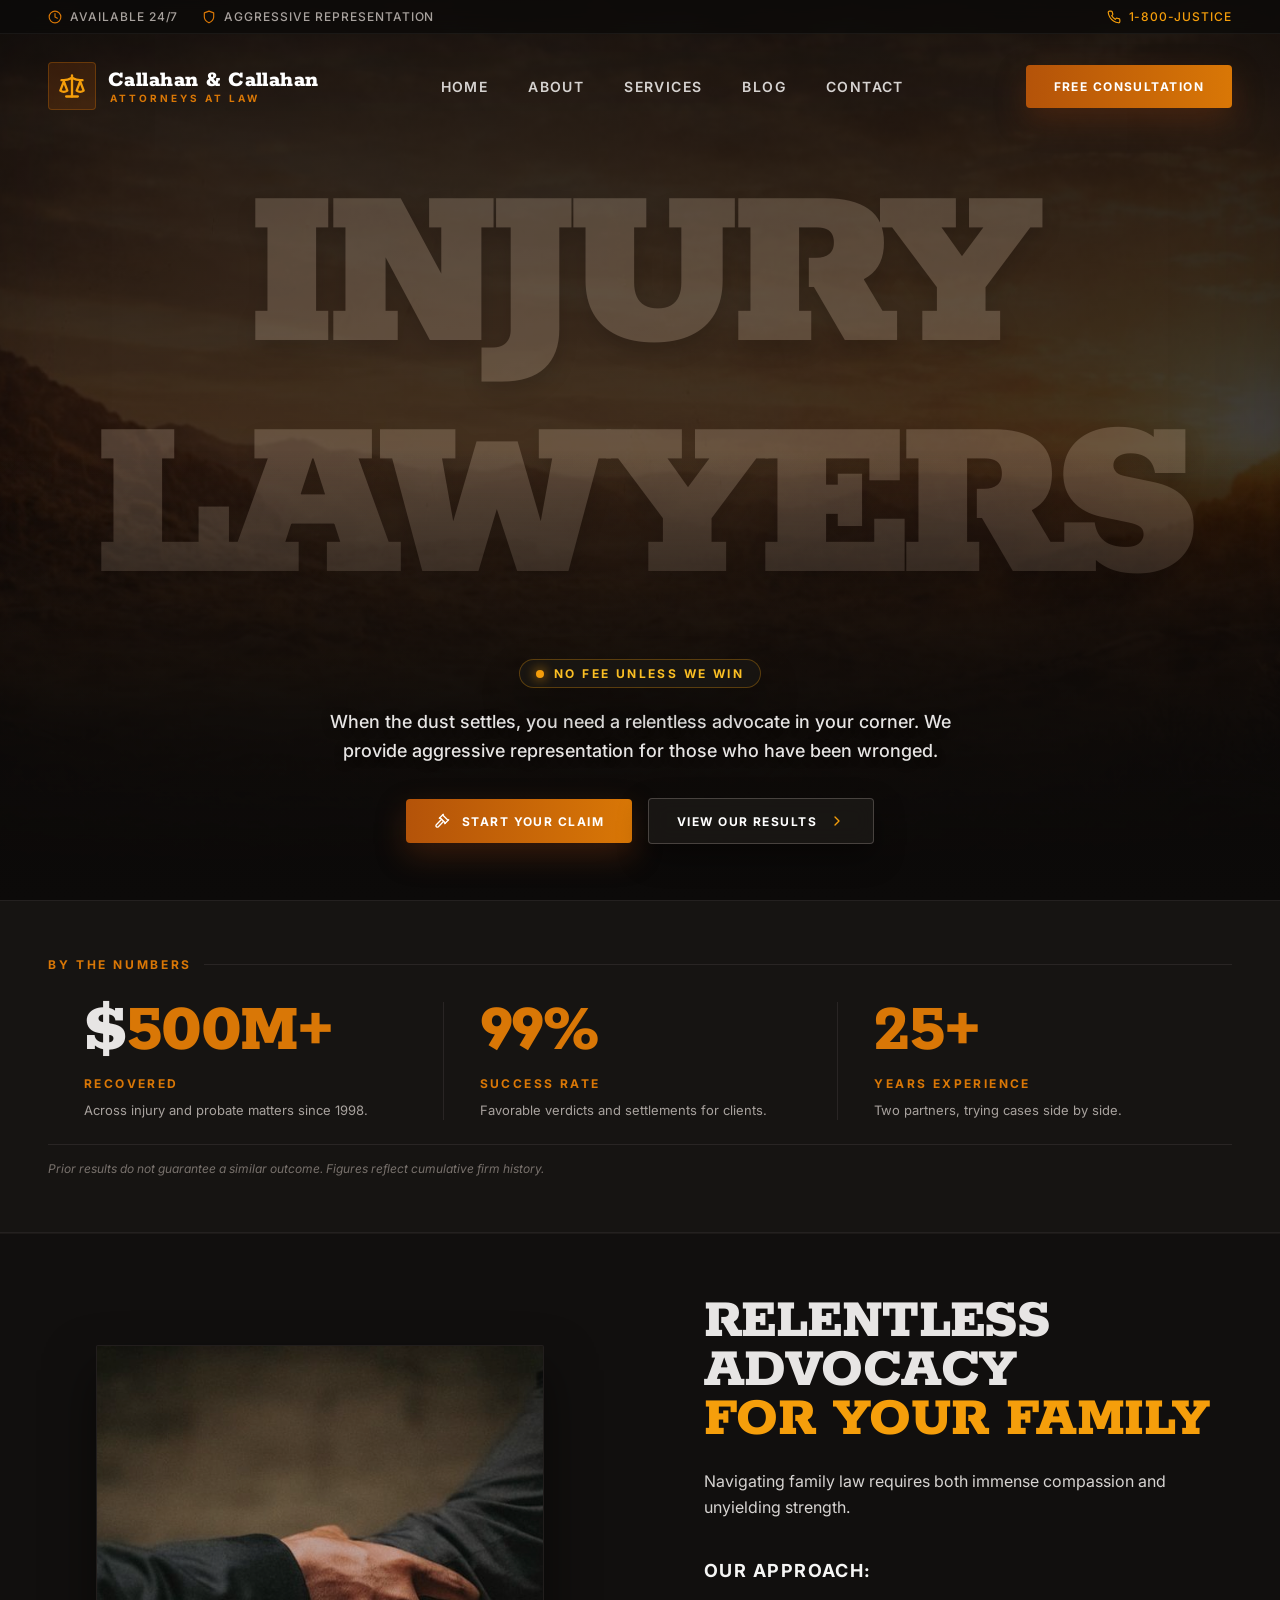
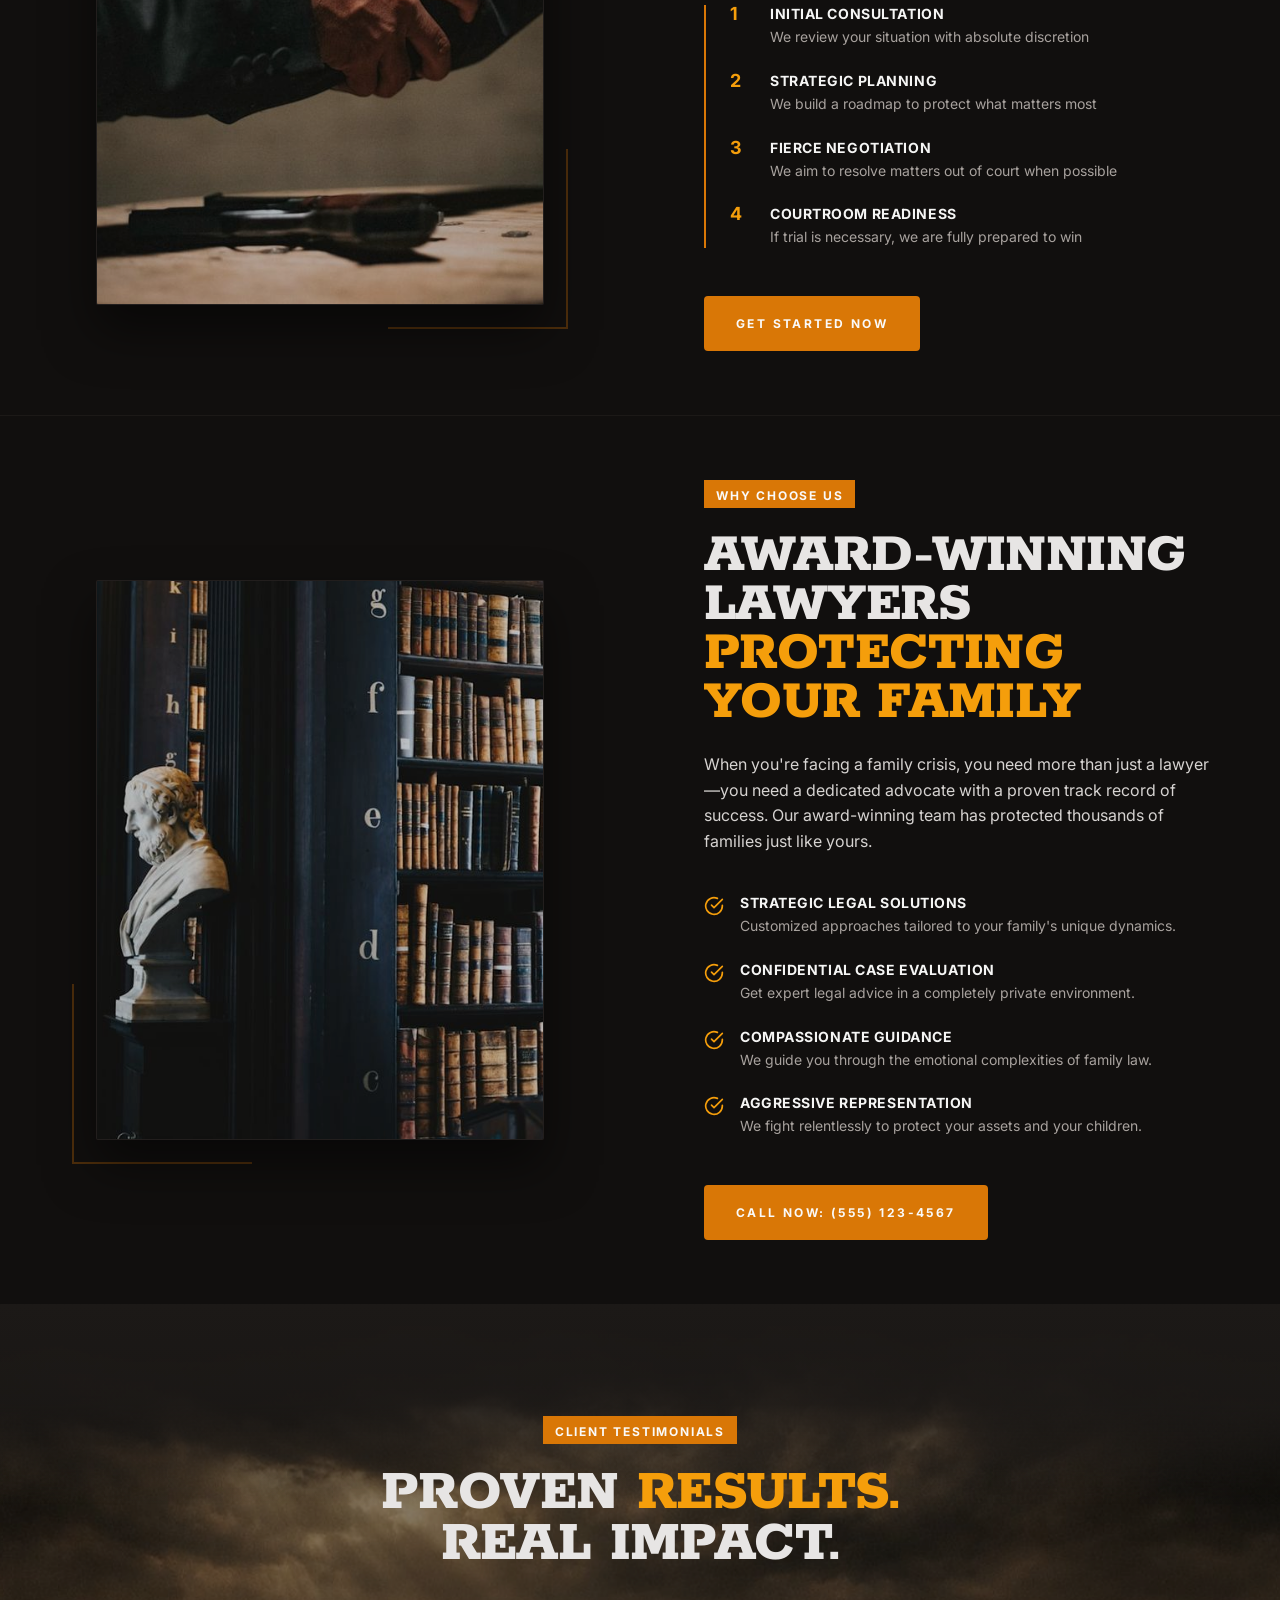
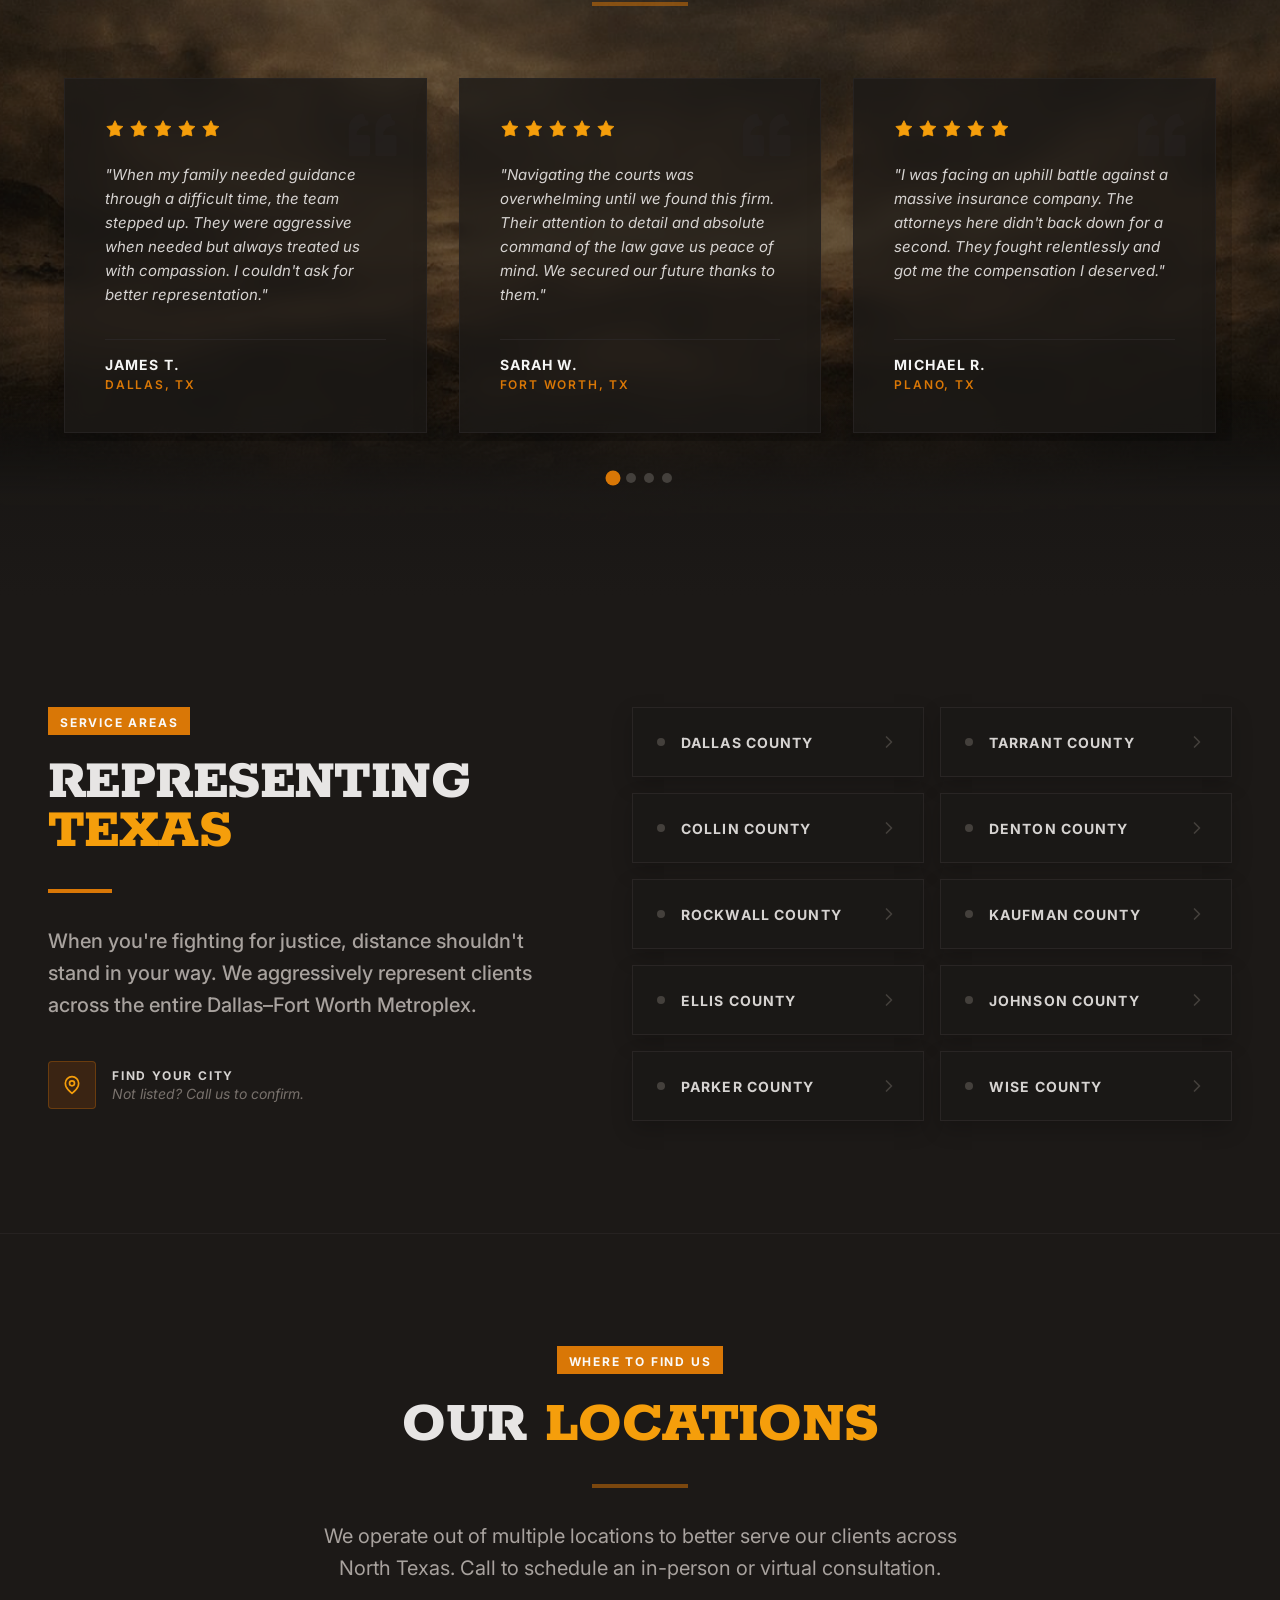
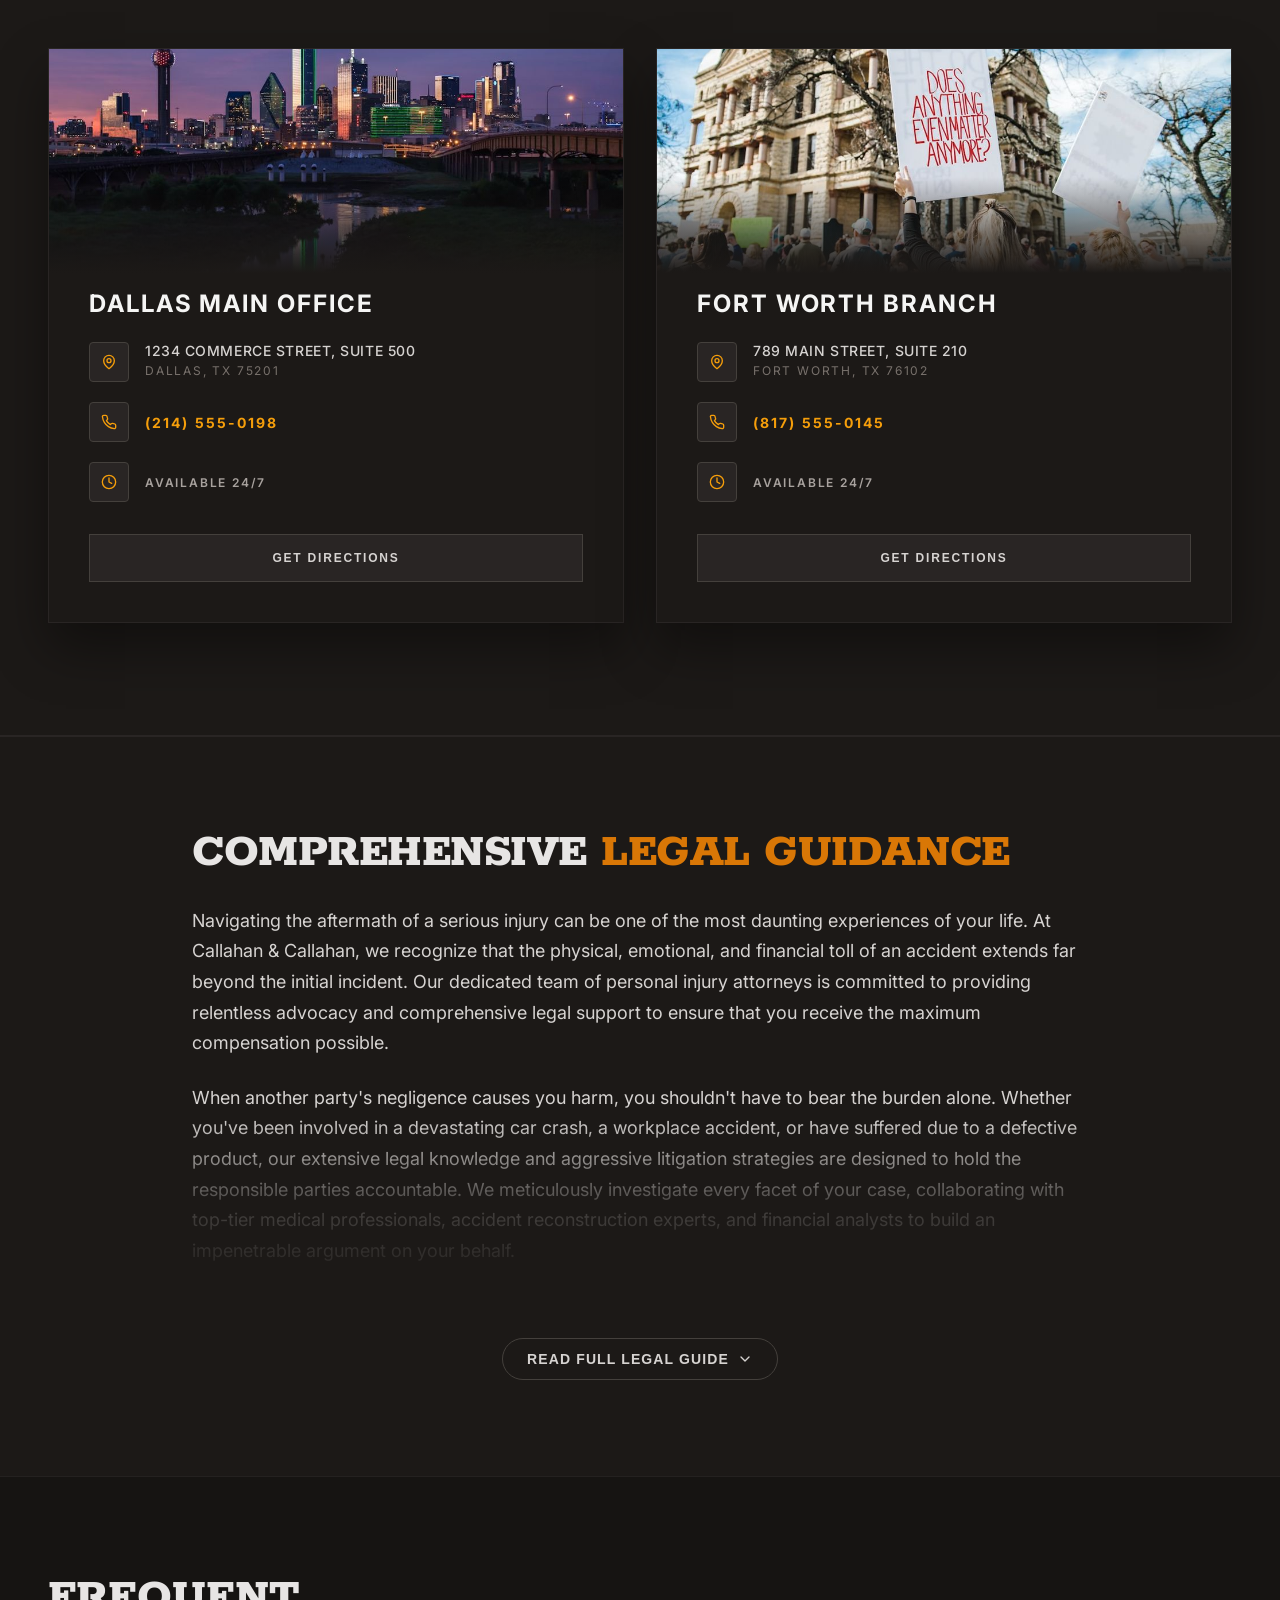
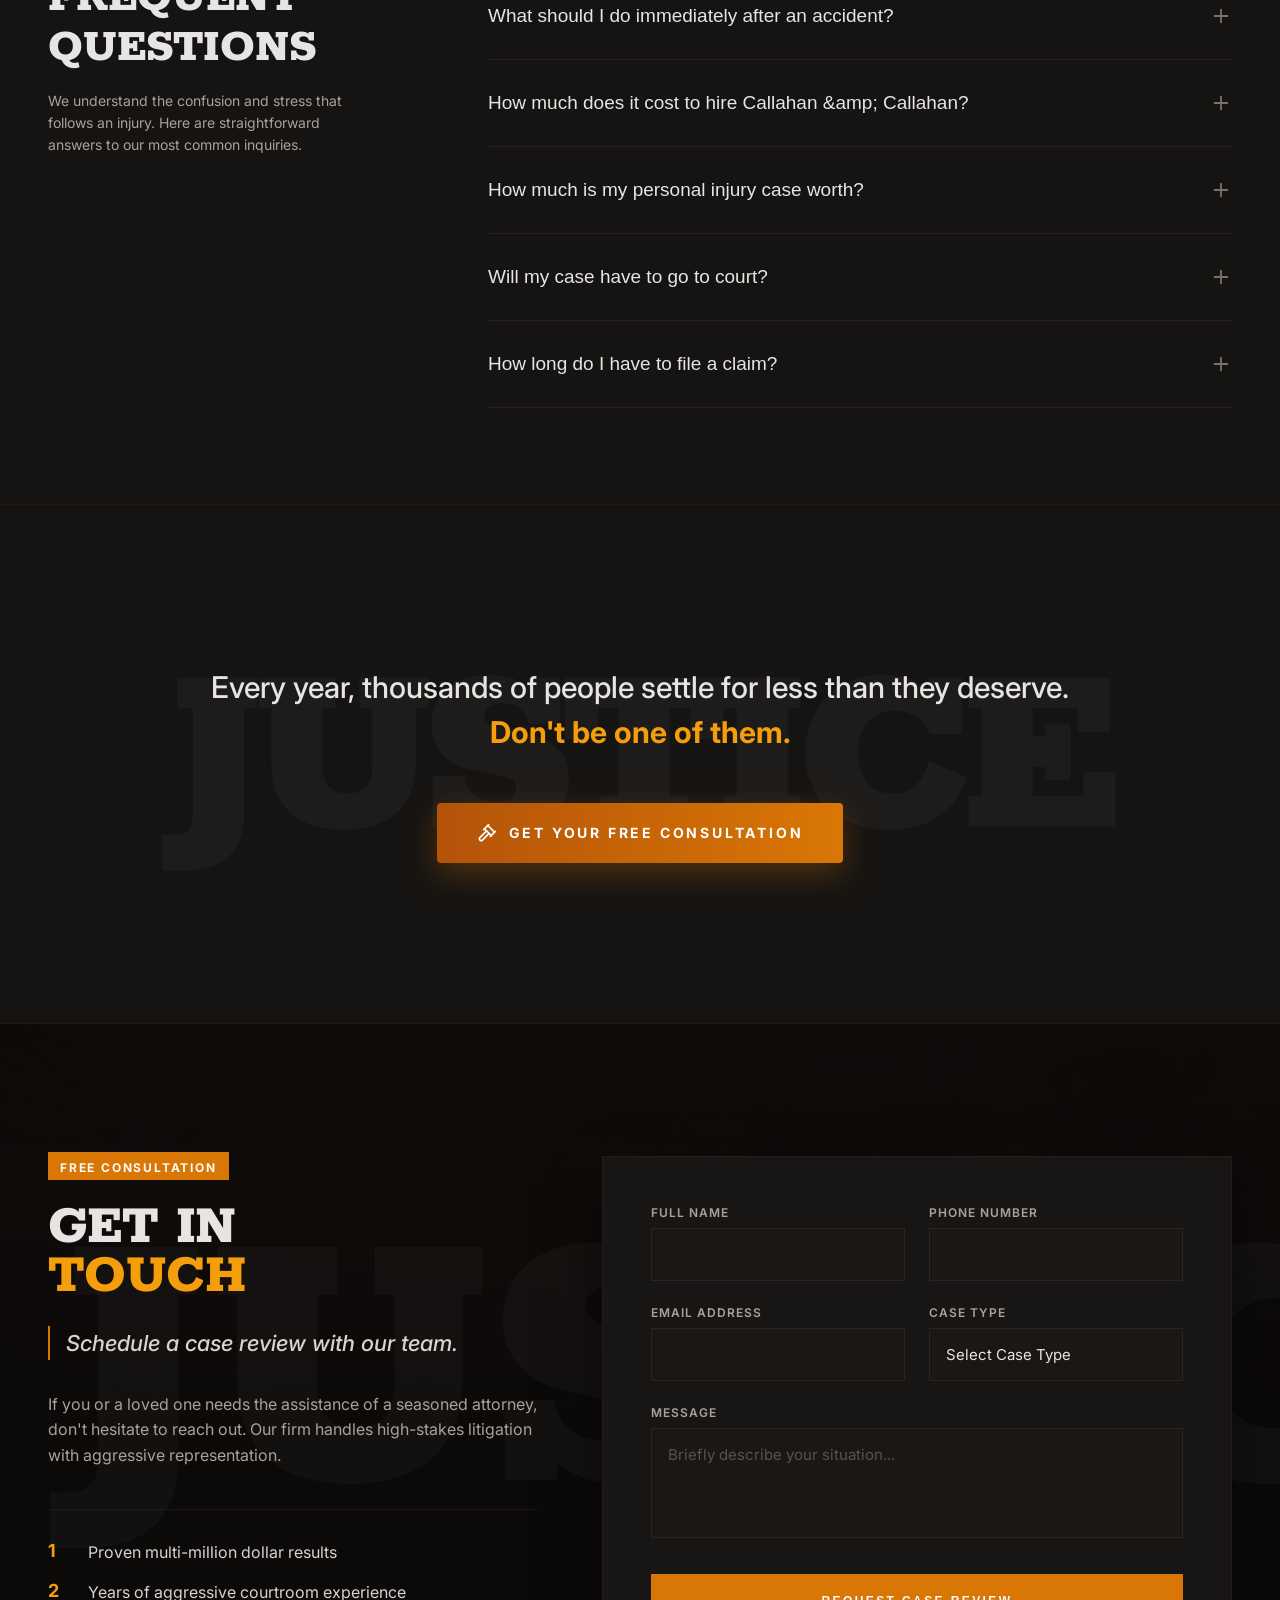
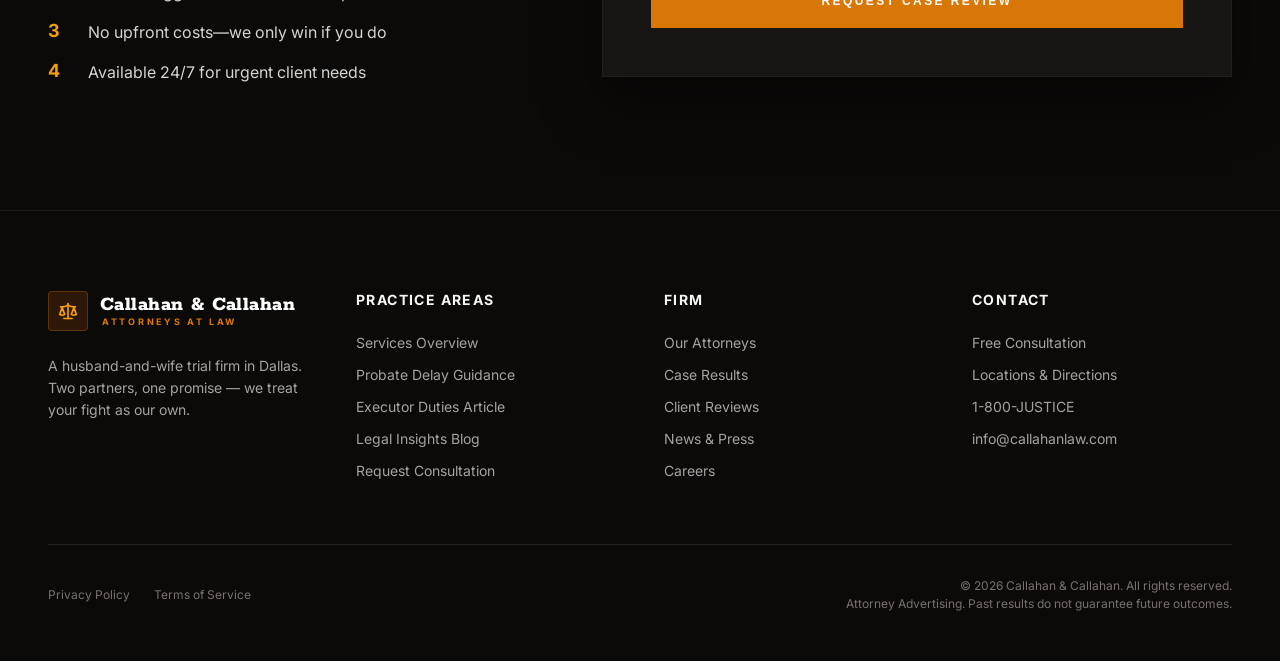
==== commit aae134b8: "Update hero and partner bio images to local assets" ====
--- a/index.html
+++ b/index.html
@@ -471,7 +471,7 @@
       <span>LAWYERS</span>
     </div>
     <div class="clg-hero__people" data-parallax="0.12">
-      <img src="[data-uri]" alt="Our injury lawyers">
+      <img src="assets/hero-people-suit.png" alt="Our injury lawyers">
     </div>
     <div class="clg-hero__fade"></div>
     <div class="clg-hero__content reveal up">
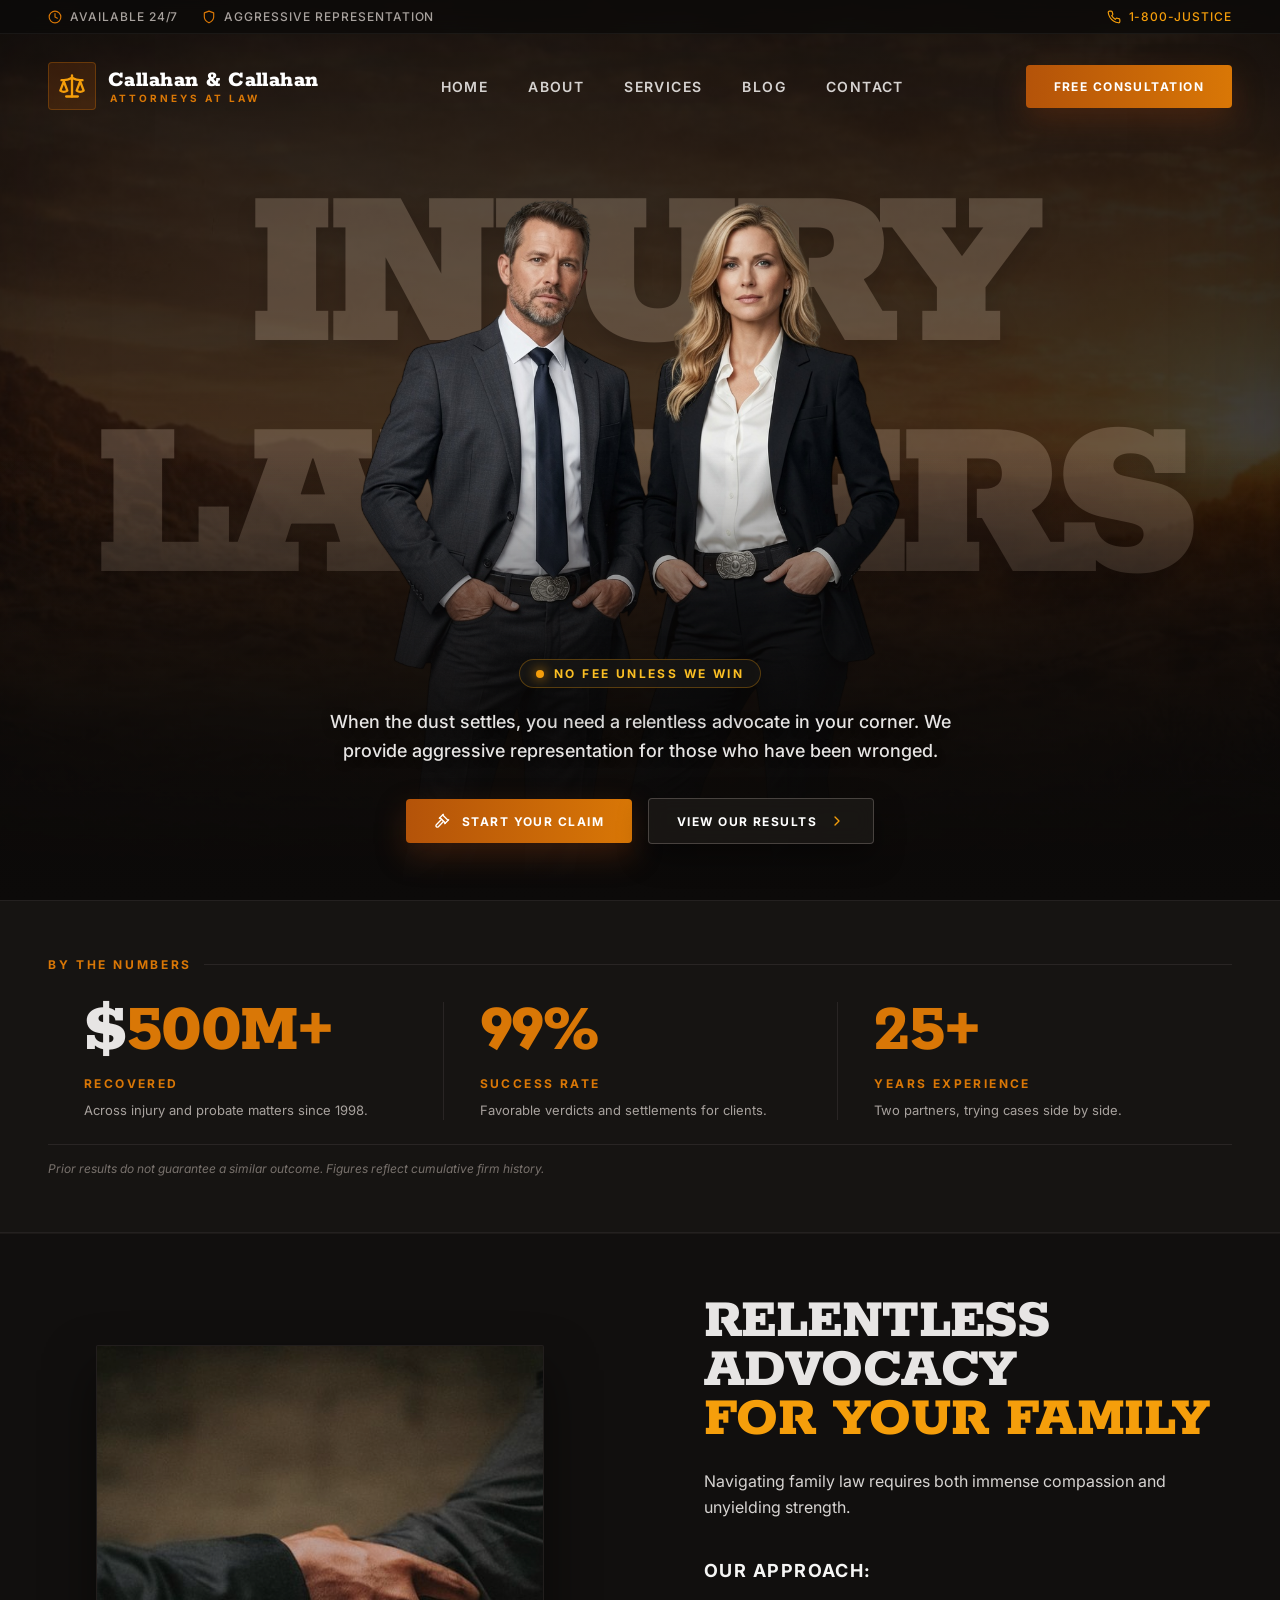
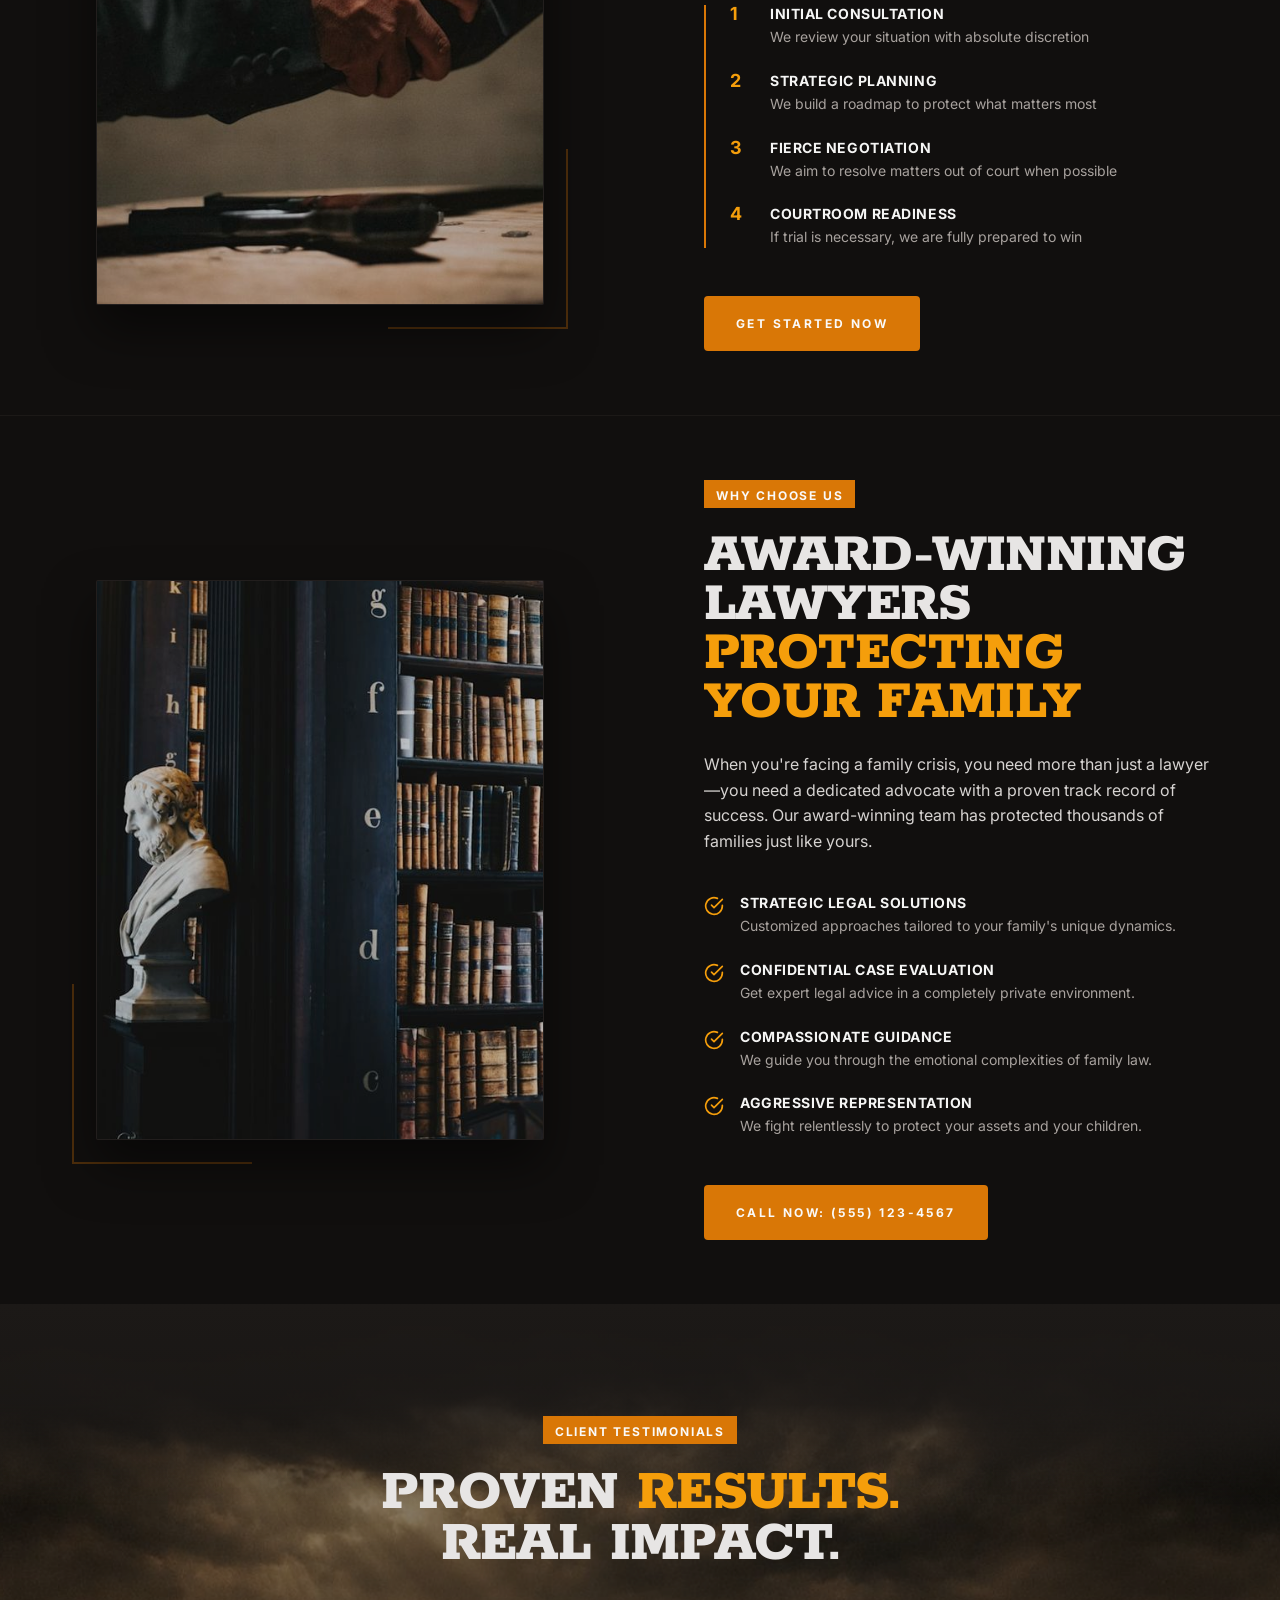
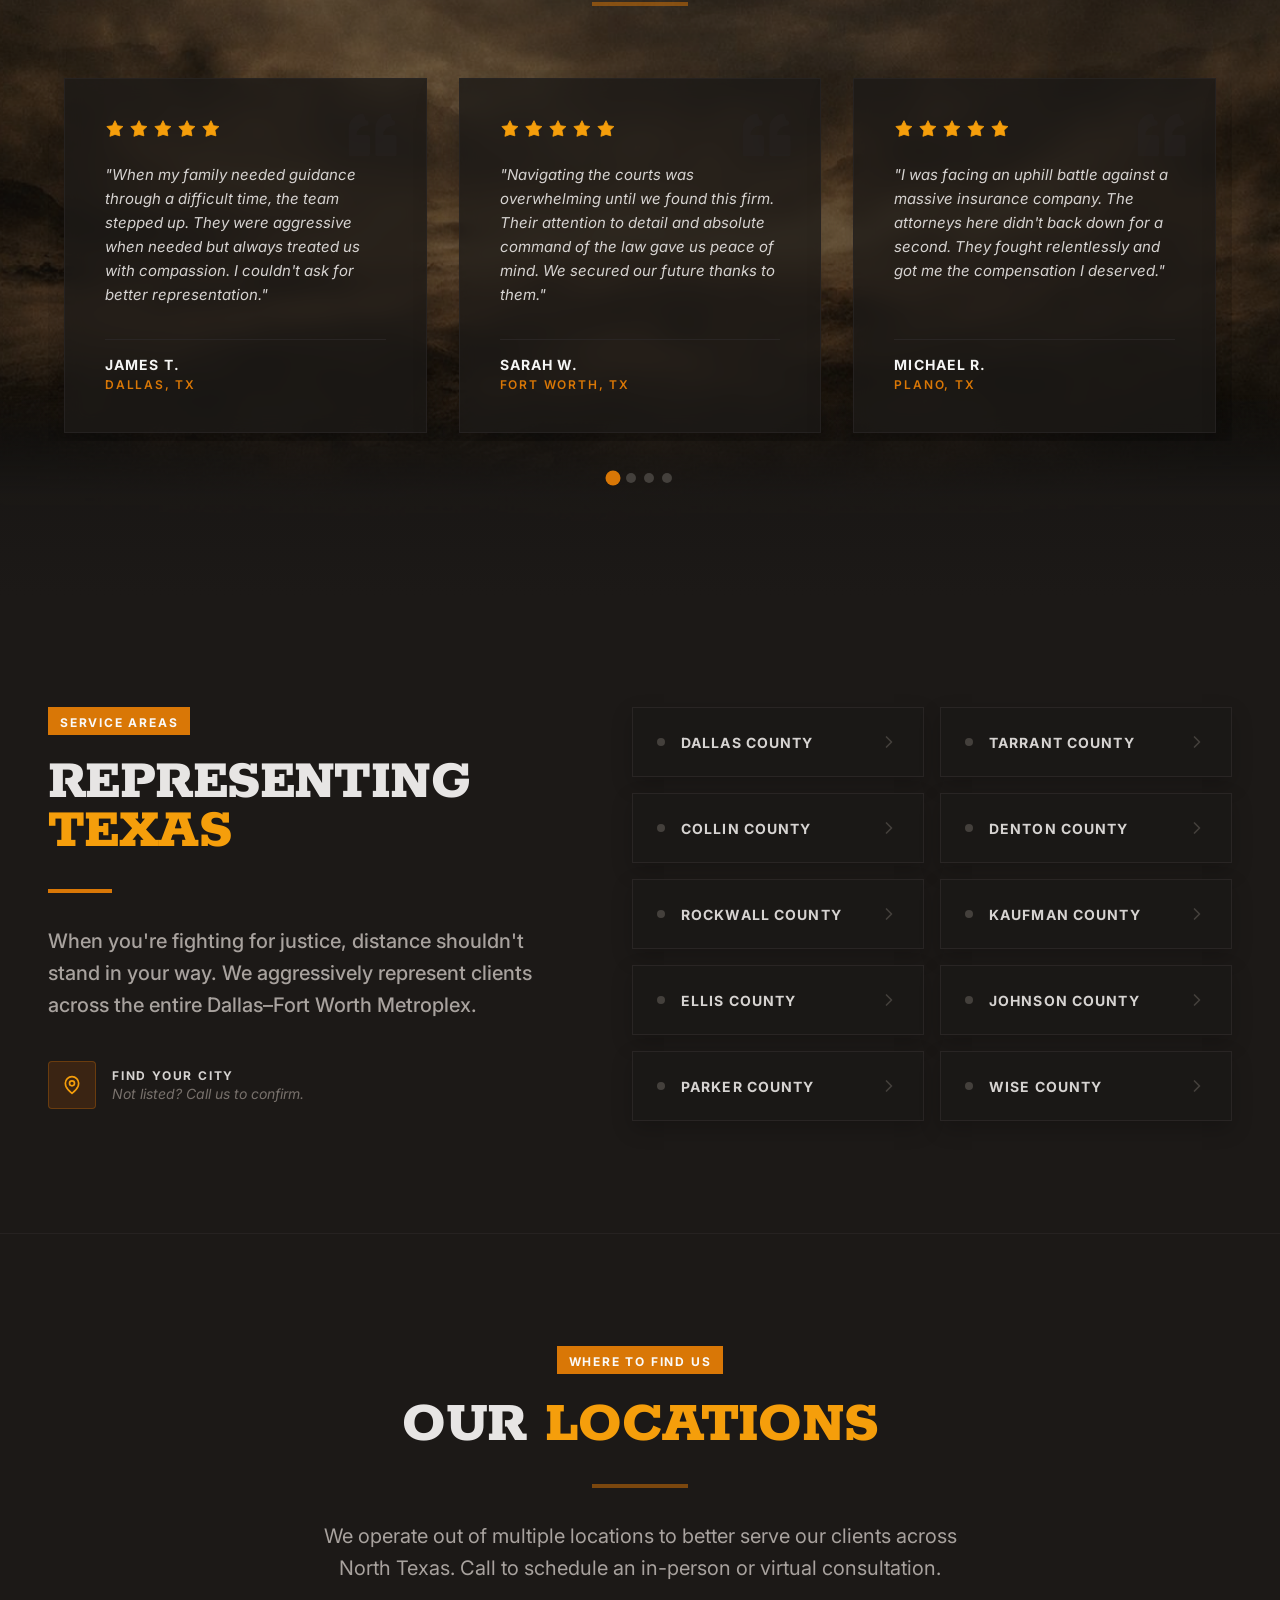
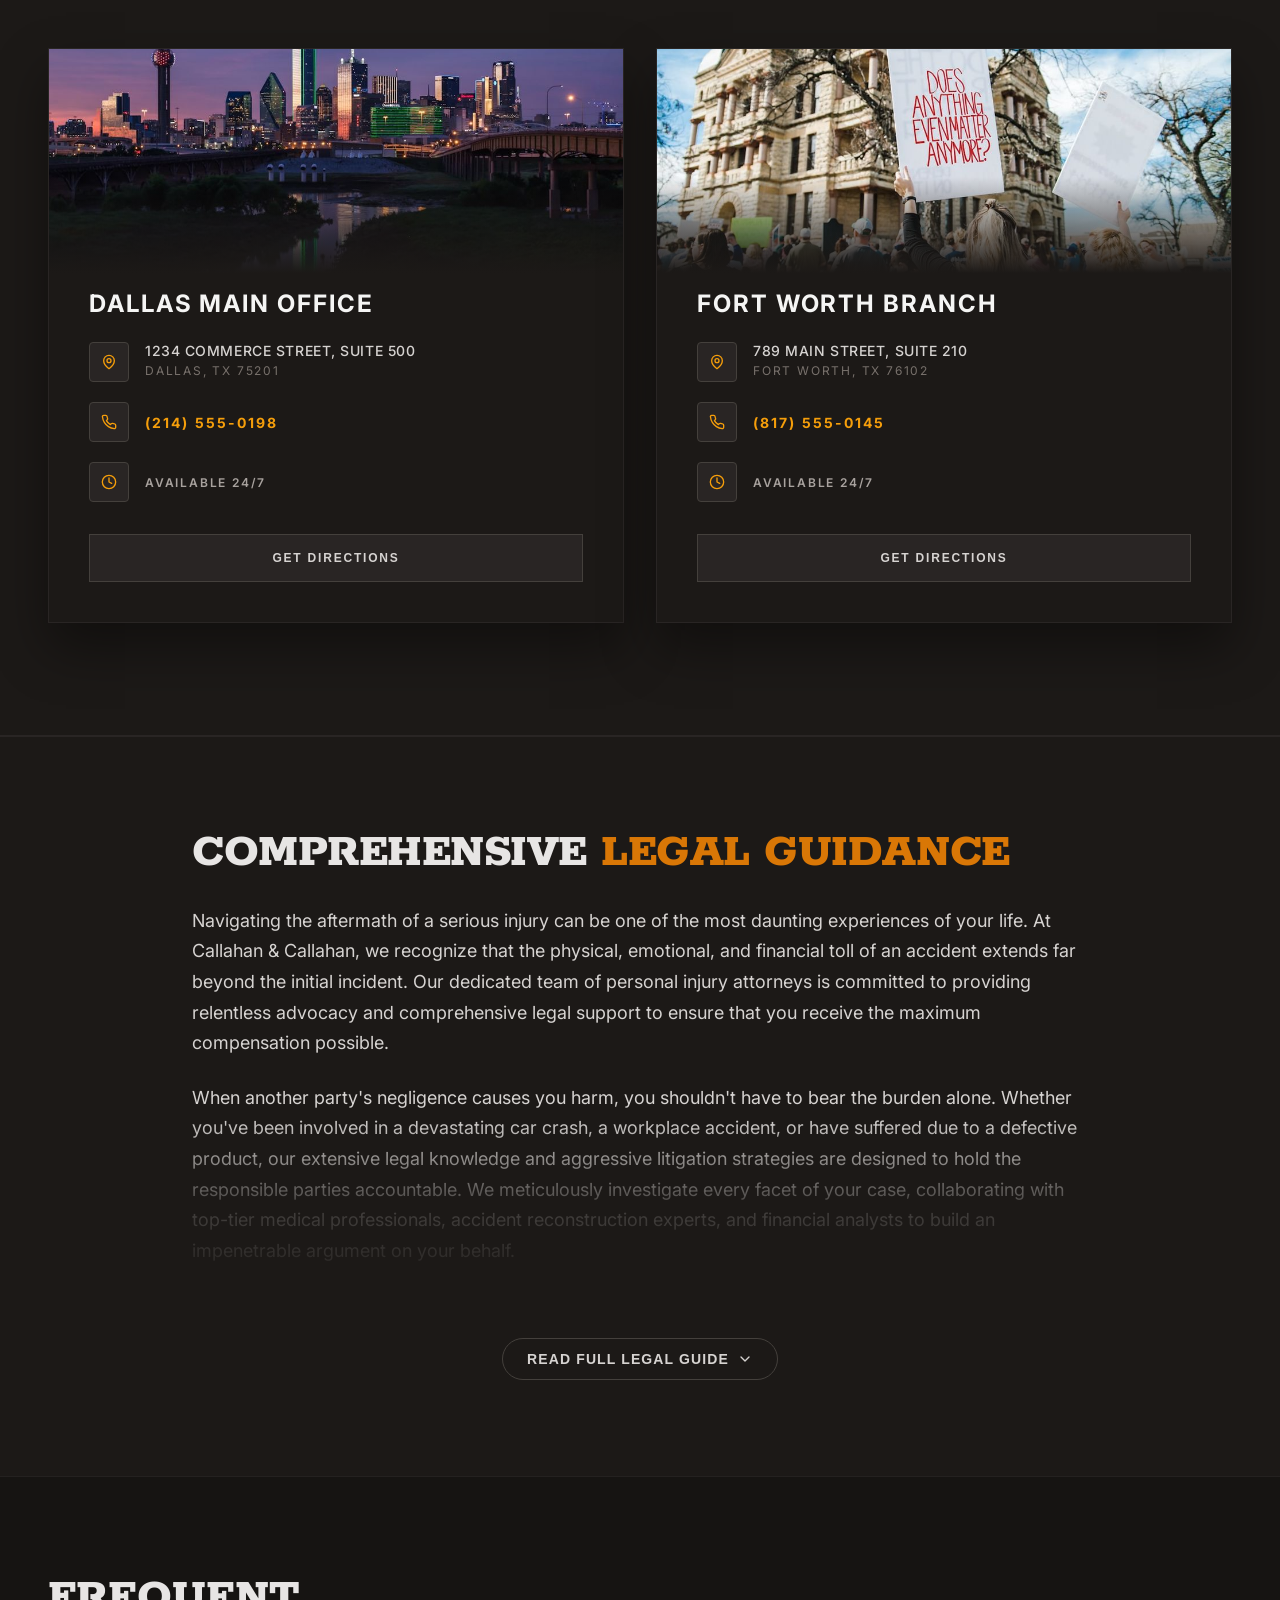
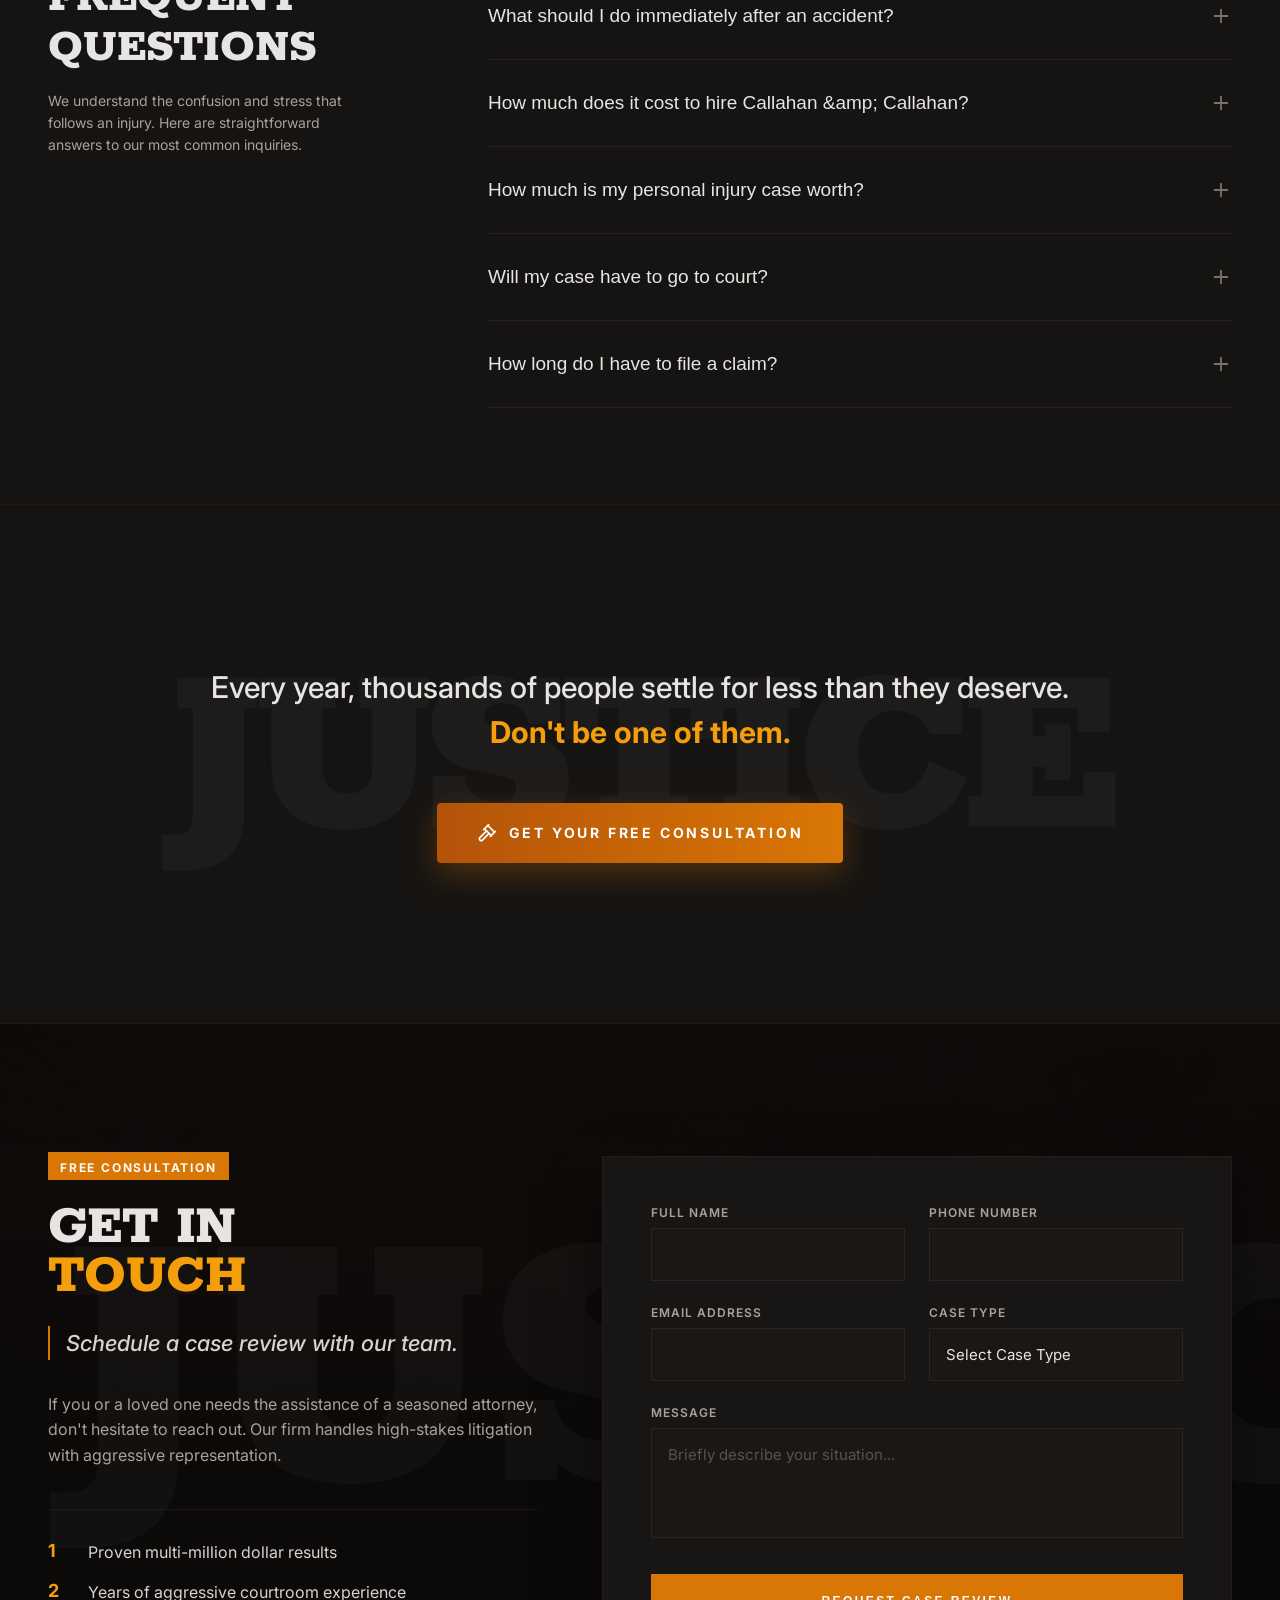
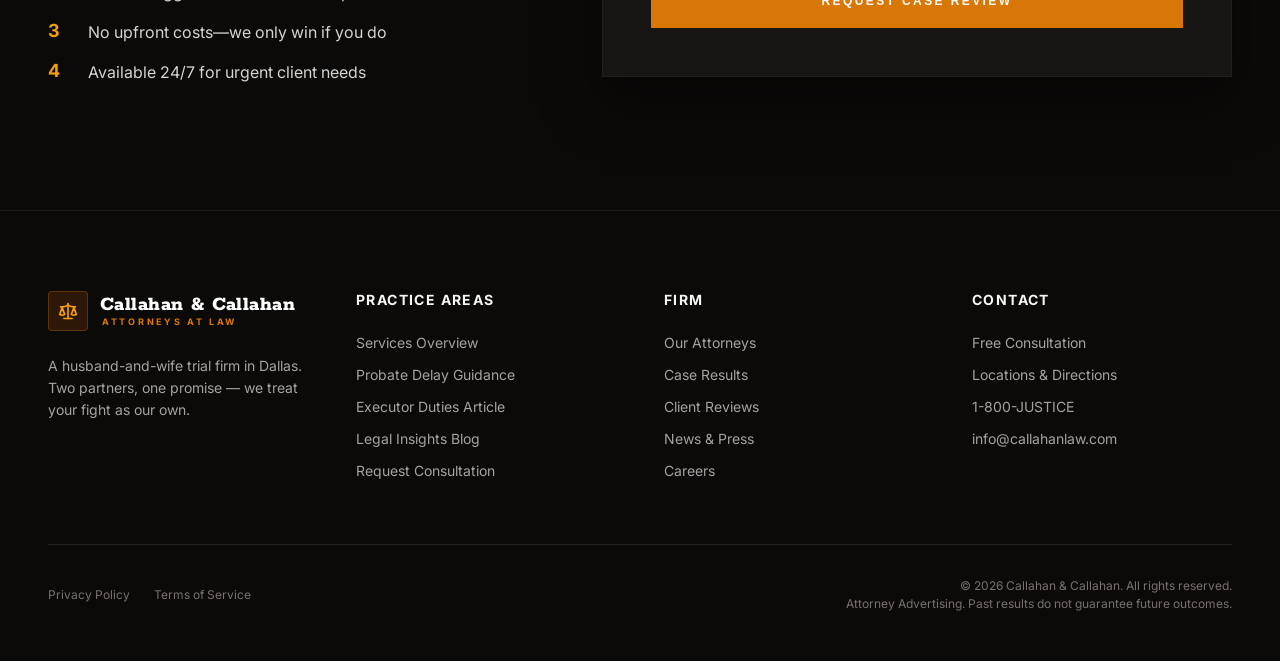
==== commit 1b8df336: "adding images" ====
--- a/index.html
+++ b/index.html
@@ -90,8 +90,8 @@
 .clg-hero__text span{font-family:var(--rokkitt);font-weight:900;text-transform:uppercase;letter-spacing:-.04em;font-size:19vw;
   line-height:.9;color:#d1baa5;opacity:.25;white-space:nowrap;text-shadow:0 10px 20px rgba(0,0,0,.5);}
 .clg-hero__text span+span{margin-top:1vw;}
-.clg-hero__people{position:absolute;bottom:0;z-index:20;width:100%;display:flex;justify-content:center;pointer-events:none;will-change:transform;}
-.clg-hero__people img{height:80vh;object-fit:contain;object-position:bottom;filter:none;}
+.clg-hero__people{position:absolute;bottom:0;z-index:20;width:100%;display:flex;justify-content:center;pointer-events:none;will-change:transform;--people-pos:48.5% bottom;}
+.clg-hero__people img{height:79vh;max-width:97vw;object-fit:contain;object-position:var(--people-pos);filter:none;}
 .clg-hero__people.has-split img{opacity:0;}
 .clg-hero__people.has-split::before,.clg-hero__people.has-split::after{
   content:"";
@@ -100,7 +100,7 @@
   background-image:var(--people-src);
   background-repeat:no-repeat;
   background-size:contain;
-  background-position:center bottom;
+  background-position:var(--people-pos);
   filter:none;
   opacity:0;
   transition:transform 1.8s cubic-bezier(.16,1,.3,1),opacity .95s ease;
